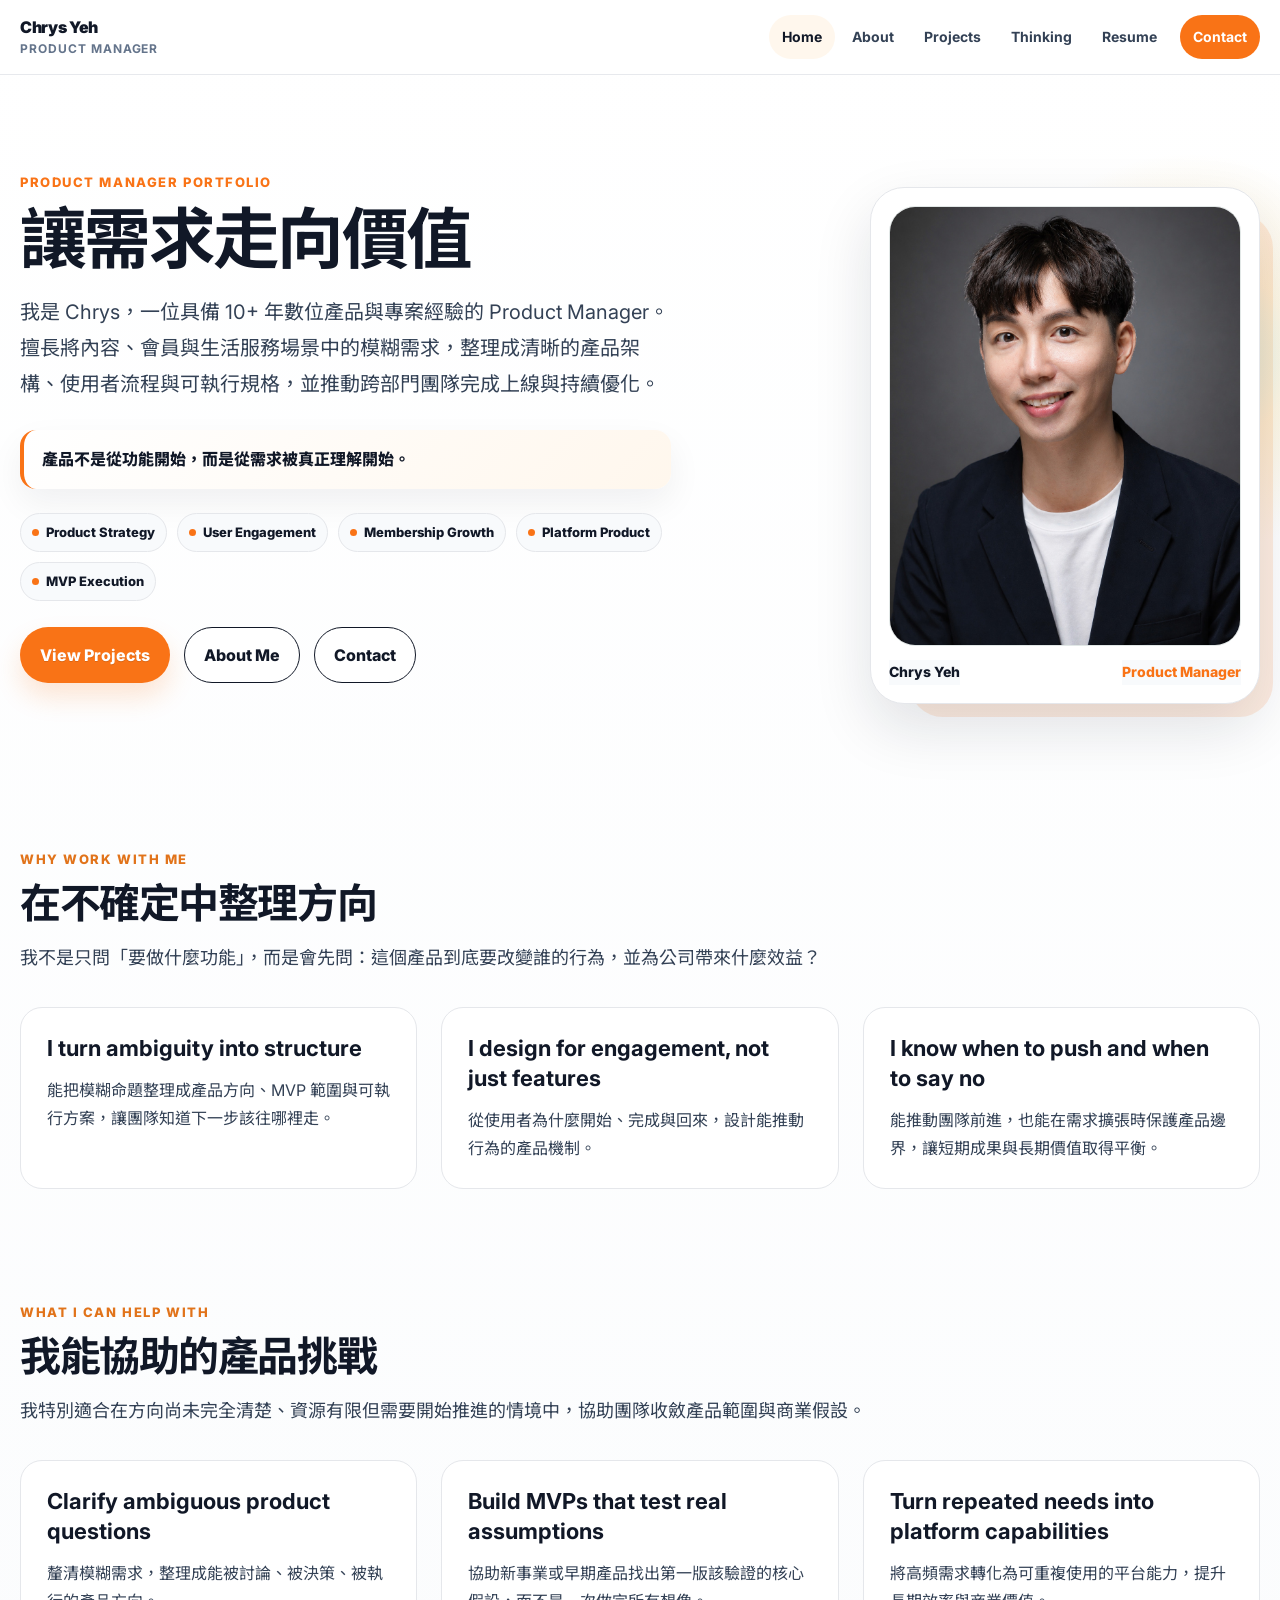
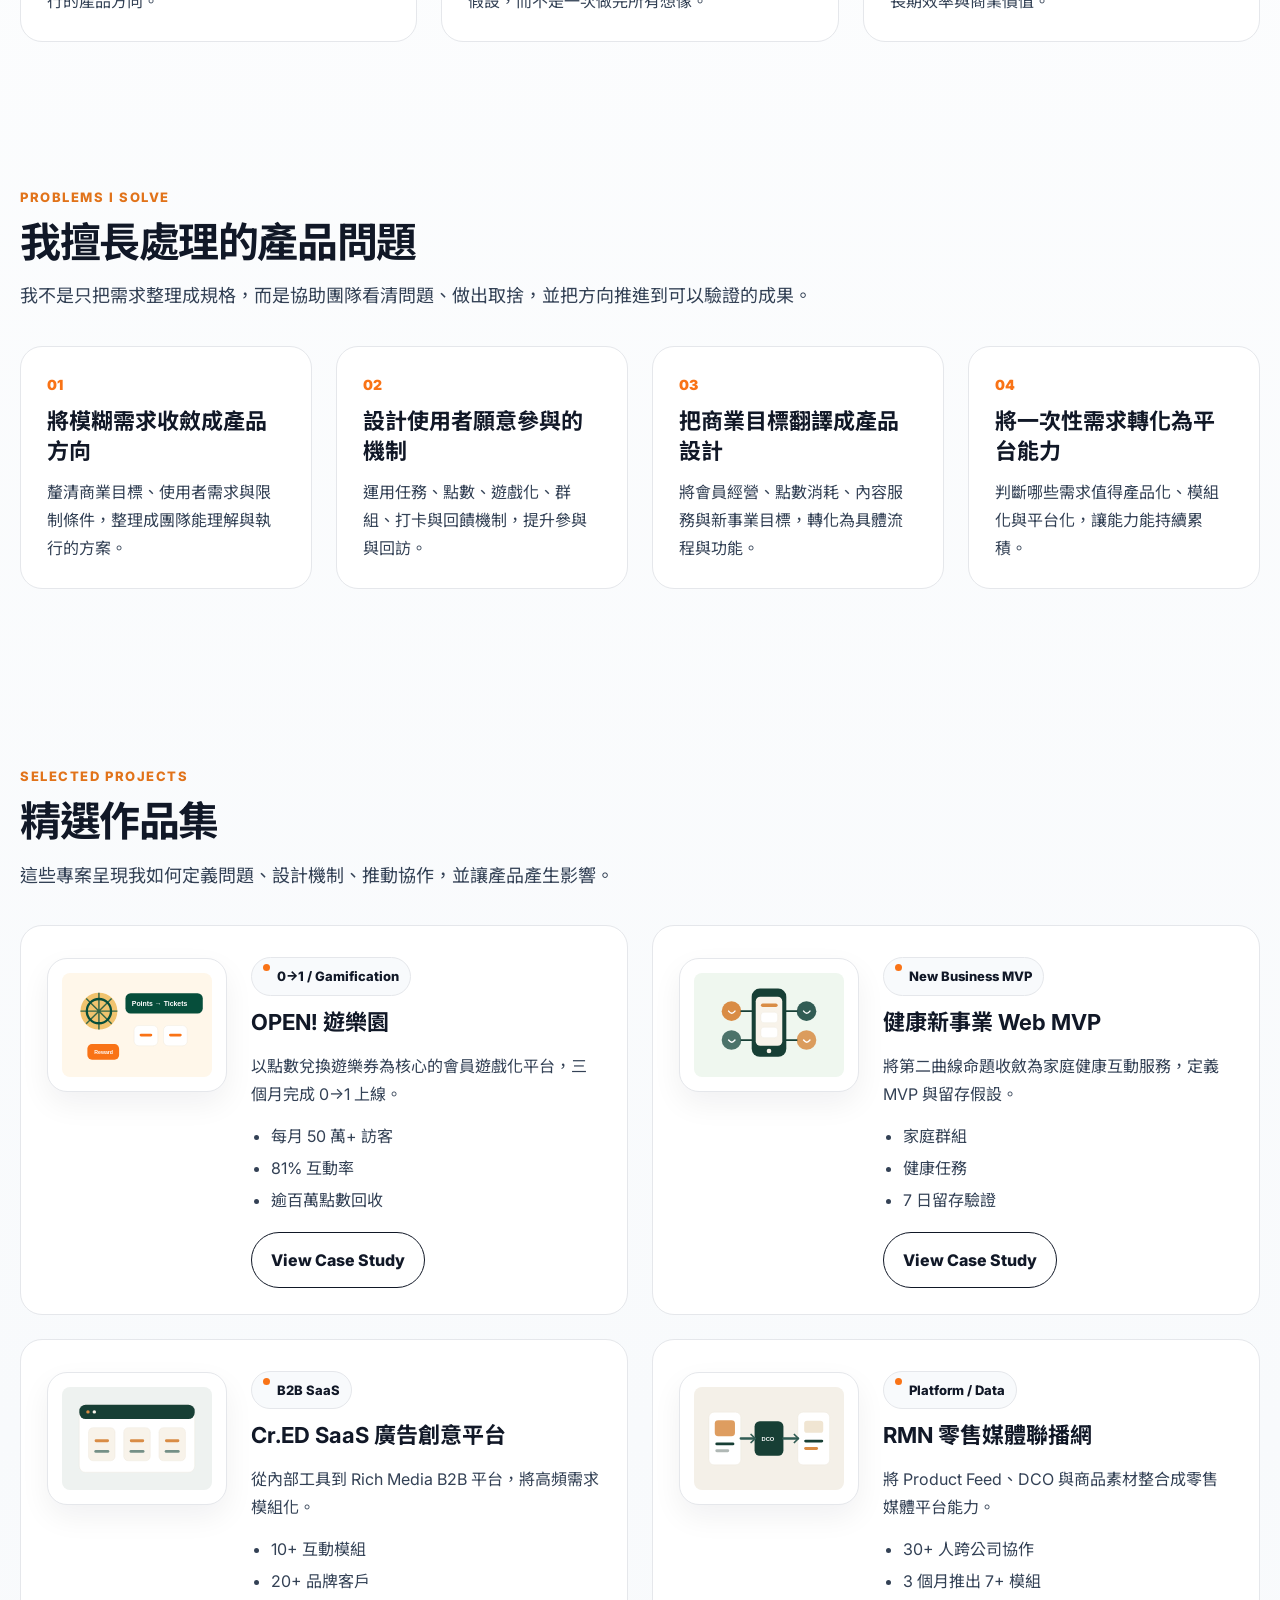
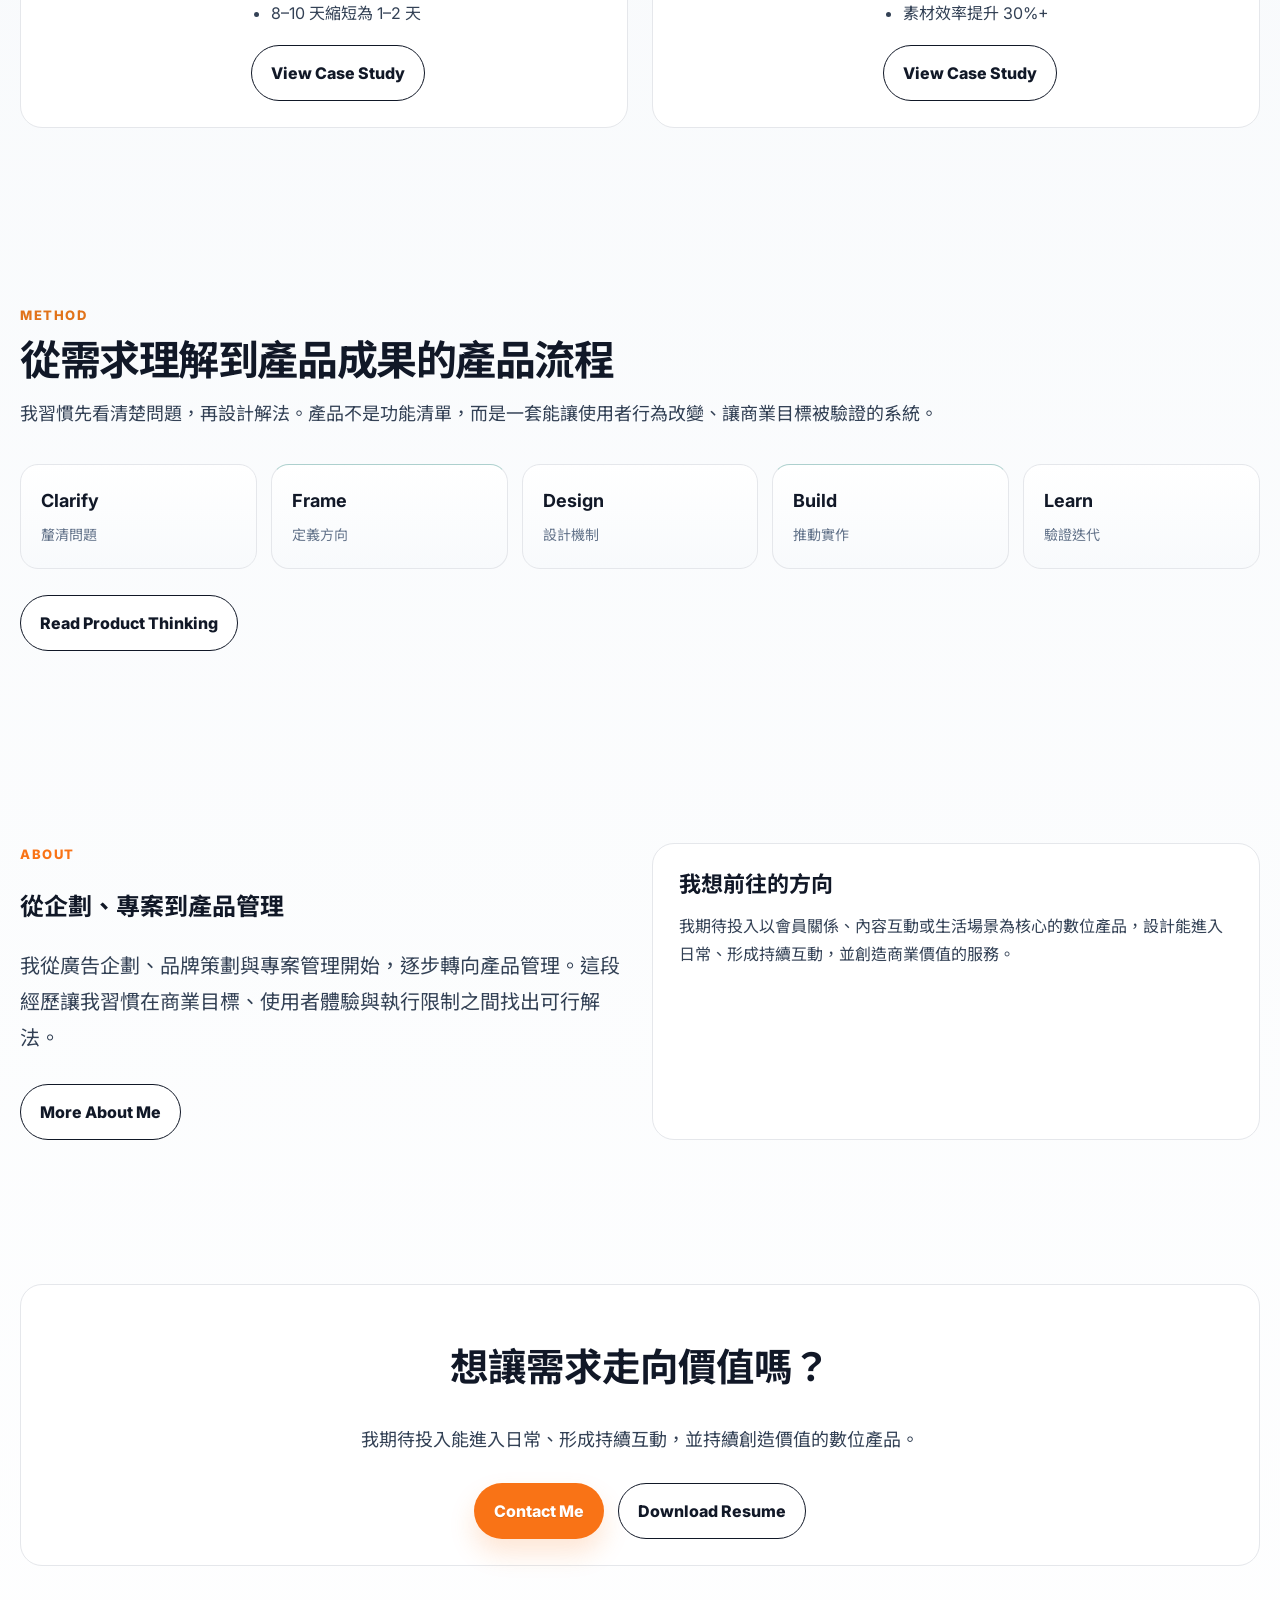
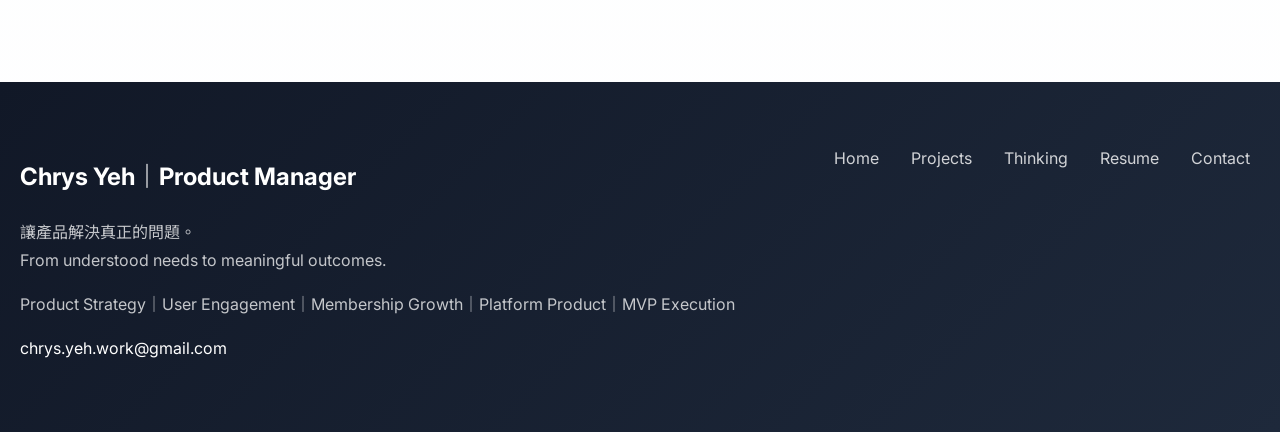
==== index.html @ b8cf81ef "v10 更新內容" ====
<!doctype html><html lang="zh-Hant"><head><meta charset="utf-8"><meta name="viewport" content="width=device-width, initial-scale=1.0"><meta name="robots" content="noindex, nofollow"><title>Chrys Yeh｜Product Manager Portfolio</title><meta name="description" content="Chrys Yeh is a Product Manager focused on product strategy, user engagement, membership growth, platform products, and MVP execution."><link rel="icon" href="assets/images/favicon.svg"><link rel="preconnect" href="https://fonts.googleapis.com"><link rel="preconnect" href="https://fonts.gstatic.com" crossorigin><link href="https://fonts.googleapis.com/css2?family=Inter:wght@400;500;600;700;800;900&family=Noto+Sans+TC:wght@400;500;700;900&display=swap" rel="stylesheet"><link rel="stylesheet" href="assets/css/style.css"><!-- Google tag (gtag.js) -->
<script async src="https://www.googletagmanager.com/gtag/js?id=G-VKWQ6BNBV7"></script>
<script>
  window.dataLayer = window.dataLayer || [];
  function gtag(){dataLayer.push(arguments);}
  gtag('js', new Date());
  gtag('config', 'G-VKWQ6BNBV7');
</script></head><body><header class="header"><div class="container nav"><a class="brand" href="index.html">Chrys Yeh<span>Product Manager</span></a><button class="nav-toggle" aria-label="Open menu">☰</button><nav class="nav-links"><a href="index.html">Home</a><a href="about.html">About</a><a href="projects.html">Projects</a><a href="product-thinking.html">Thinking</a><a href="resume.html">Resume</a><a class="cta" href="contact.html">Contact</a></nav></div></header><main>
<section class="hero"><div class="container hero-grid"><div class="reveal hero-visual"><figure class="hero-profile-card"><img src="assets/images/chrys-headshot.jpg" alt="Chrys Yeh professional headshot"><figcaption class="profile-caption"><span>Chrys Yeh</span><span>Product Manager</span></figcaption></figure></div><div class="reveal hero-copy"><div class="eyebrow">Product Manager Portfolio</div><h1 class="hero-title-value">讓需求走向價值</h1><p class="lead">我是 Chrys，一位具備 10+ 年數位產品與專案經驗的 Product Manager。擅長將內容、會員與生活服務場景中的模糊需求，整理成清晰的產品架構、使用者流程與可執行規格，並推動跨部門團隊完成上線與持續優化。</p><p class="hero-belief">產品不是從功能開始，而是從需求被真正理解開始。</p><div class="tags"><span class="tag">Product Strategy</span><span class="tag">User Engagement</span><span class="tag">Membership Growth</span><span class="tag">Platform Product</span><span class="tag">MVP Execution</span></div><div class="btn-row"><a class="btn primary" href="projects.html">View Projects</a><a class="btn secondary" href="about.html">About Me</a><a class="btn secondary" href="contact.html">Contact</a></div></div></div></section>
<section class="section compact"><div class="container"><div class="section-title reveal"><div class="eyebrow">Why Work With Me</div><h2>在不確定中整理方向</h2><p>我不是只問「要做什麼功能」，而是會先問：這個產品到底要改變誰的行為，並為公司帶來什麼效益？</p></div><div class="grid three"><article class="card reveal"><h3>I turn ambiguity into structure</h3><p>能把模糊命題整理成產品方向、MVP 範圍與可執行方案，讓團隊知道下一步該往哪裡走。</p></article><article class="card reveal"><h3>I design for engagement, not just features</h3><p>從使用者為什麼開始、完成與回來，設計能推動行為的產品機制。</p></article><article class="card reveal"><h3>I know when to push and when to say no</h3><p>能推動團隊前進，也能在需求擴張時保護產品邊界，讓短期成果與長期價值取得平衡。</p></article></div></div></section>
<section class="section compact"><div class="container"><div class="section-title reveal"><div class="eyebrow">What I Can Help With</div><h2>我能協助的產品挑戰</h2><p>我特別適合在方向尚未完全清楚、資源有限但需要開始推進的情境中，協助團隊收斂產品範圍與商業假設。</p></div><div class="grid three"><article class="card reveal"><h3>Clarify ambiguous product questions</h3><p>釐清模糊需求，整理成能被討論、被決策、被執行的產品方向。</p></article><article class="card reveal"><h3>Build MVPs that test real assumptions</h3><p>協助新事業或早期產品找出第一版該驗證的核心假設，而不是一次做完所有想像。</p></article><article class="card reveal"><h3>Turn repeated needs into platform capabilities</h3><p>將高頻需求轉化為可重複使用的平台能力，提升長期效率與商業價值。</p></article></div></div></section>
<section class="section"><div class="container"><div class="section-title reveal"><div class="eyebrow">Problems I Solve</div><h2>我擅長處理的產品問題</h2><p>我不是只把需求整理成規格，而是協助團隊看清問題、做出取捨，並把方向推進到可以驗證的成果。</p></div><div class="grid four"><article class="card reveal"><div class="num">01</div><h3>將模糊需求收斂成產品方向</h3><p>釐清商業目標、使用者需求與限制條件，整理成團隊能理解與執行的方案。</p></article><article class="card reveal"><div class="num">02</div><h3>設計使用者願意參與的機制</h3><p>運用任務、點數、遊戲化、群組、打卡與回饋機制，提升參與與回訪。</p></article><article class="card reveal"><div class="num">03</div><h3>把商業目標翻譯成產品設計</h3><p>將會員經營、點數消耗、內容服務與新事業目標，轉化為具體流程與功能。</p></article><article class="card reveal"><div class="num">04</div><h3>將一次性需求轉化為平台能力</h3><p>判斷哪些需求值得產品化、模組化與平台化，讓能力能持續累積。</p></article></div></div></section>
<section class="section"><div class="container"><div class="section-title reveal"><div class="eyebrow">Selected Projects</div><h2>精選作品集</h2><p>這些專案呈現我如何定義問題、設計機制、推動協作，並讓產品產生影響。</p></div><div class="grid two">
  <article class="card project-card reveal"><img src="assets/images/project-open-playground.svg" alt="OPEN Playground illustration"><div><span class="tag">0→1 / Gamification</span><h3>OPEN! 遊樂園</h3><p>以點數兌換遊樂券為核心的會員遊戲化平台，三個月完成 0→1 上線。</p><ul><li>每月 50 萬+ 訪客</li><li>81% 互動率</li><li>逾百萬點數回收</li></ul><p style="margin-top:14px"><a class="btn secondary" href="project-open-playground.html">View Case Study</a></p></div></article>
  <article class="card project-card reveal"><img src="assets/images/project-health-mvp.svg" alt="Health MVP illustration"><div><span class="tag">New Business MVP</span><h3>健康新事業 Web MVP</h3><p>將第二曲線命題收斂為家庭健康互動服務，定義 MVP 與留存假設。</p><ul><li>家庭群組</li><li>健康任務</li><li>7 日留存驗證</li></ul><p style="margin-top:14px"><a class="btn secondary" href="project-health-mvp.html">View Case Study</a></p></div></article>
  <article class="card project-card reveal"><img src="assets/images/project-cred.svg" alt="Cr.ED illustration"><div><span class="tag">B2B SaaS</span><h3>Cr.ED SaaS 廣告創意平台</h3><p>從內部工具到 Rich Media B2B 平台，將高頻需求模組化。</p><ul><li>10+ 互動模組</li><li>20+ 品牌客戶</li><li>8–10 天縮短為 1–2 天</li></ul><p style="margin-top:14px"><a class="btn secondary" href="project-cred.html">View Case Study</a></p></div></article>
  <article class="card project-card reveal"><img src="assets/images/project-rmn.svg" alt="RMN illustration"><div><span class="tag">Platform / Data</span><h3>RMN 零售媒體聯播網</h3><p>將 Product Feed、DCO 與商品素材整合成零售媒體平台能力。</p><ul><li>30+ 人跨公司協作</li><li>3 個月推出 7+ 模組</li><li>素材效率提升 30%+</li></ul><p style="margin-top:14px"><a class="btn secondary" href="project-rmn.html">View Case Study</a></p></div></article>
</div></div></section>
<section class="section"><div class="container"><div class="section-title reveal"><div class="eyebrow">Method</div><h2>從需求理解到產品成果的產品流程</h2><p>我習慣先看清楚問題，再設計解法。產品不是功能清單，而是一套能讓使用者行為改變、讓商業目標被驗證的系統。</p></div><div class="flow reveal"><div class="flow-step"><strong>Clarify</strong><span>釐清問題</span></div><div class="flow-step"><strong>Frame</strong><span>定義方向</span></div><div class="flow-step"><strong>Design</strong><span>設計機制</span></div><div class="flow-step"><strong>Build</strong><span>推動實作</span></div><div class="flow-step"><strong>Learn</strong><span>驗證迭代</span></div></div><p style="margin-top:26px"><a class="btn secondary" href="product-thinking.html">Read Product Thinking</a></p></div></section>
<section class="section"><div class="container grid two"><div class="reveal"><div class="eyebrow">About</div><h2>從企劃、專案到產品管理</h2><p class="lead">我從廣告企劃、品牌策劃與專案管理開始，逐步轉向產品管理。這段經歷讓我習慣在商業目標、使用者體驗與執行限制之間找出可行解法。</p><a class="btn secondary" href="about.html">More About Me</a></div><div class="card reveal"><h3>我想前往的方向</h3><p>我期待投入以會員關係、內容互動或生活場景為核心的數位產品，設計能進入日常、形成持續互動，並創造商業價值的服務。</p></div></div></section>
<section class="section compact"><div class="container"><div class="card reveal" style="text-align:center"><h2>想讓需求走向價值嗎？</h2><p class="muted">我期待投入能進入日常、形成持續互動，並持續創造價值的數位產品。</p><div class="btn-row" style="justify-content:center"><a class="btn primary" href="contact.html">Contact Me</a><a class="btn secondary" href="assets/files/chrys-resume.pdf">Download Resume</a></div></div></div></section>
</main><footer class="footer"><div class="container footer-grid"><div><h2>Chrys Yeh｜Product Manager</h2><p>讓產品解決真正的問題。<br>From understood needs to meaningful outcomes.</p><p>Product Strategy｜User Engagement｜Membership Growth｜Platform Product｜MVP Execution</p><p><a href="mailto:chrys.yeh.work@gmail.com">chrys.yeh.work@gmail.com</a></p></div><div class="footer-links"><a href="index.html">Home</a><a href="projects.html">Projects</a><a href="product-thinking.html">Thinking</a><a href="resume.html">Resume</a><a href="contact.html">Contact</a></div></div></footer><button class="back-top" aria-label="Back to top">↑</button><script src="assets/js/script.js"></script></body></html>
---- assets/css/style.css ----
:root{
  --primary:#064E3B;--secondary:#0F766E;--bg:#FFF7ED;--card:#fff;--accent:#F97316;--accent-dark:#EA580C;--muted:#64748B;--border:#FED7AA;--soft:#ECFDF5;--highlight:#FBBF24;--shadow:0 18px 45px rgba(6,78,59,.12);--radius:22px;--max:1120px;
}
*{box-sizing:border-box}html{scroll-behavior:smooth}body{margin:0;font-family:"Inter","Noto Sans TC",system-ui,-apple-system,BlinkMacSystemFont,"Segoe UI",sans-serif;background:linear-gradient(180deg,#FFF7ED 0%,#ECFDF5 58%,#FFFFFF 100%);color:#1F2937;line-height:1.75}a{color:inherit;text-decoration:none}img{max-width:100%;display:block}.container{width:min(var(--max),calc(100% - 40px));margin:0 auto}.section{padding:88px 0}.section.compact{padding:56px 0}.eyebrow{font-size:13px;font-weight:800;letter-spacing:.12em;text-transform:uppercase;color:var(--accent);margin-bottom:10px}.hero{padding:96px 0 72px}.hero-grid{display:grid;grid-template-columns:1.1fr .9fr;gap:56px;align-items:center}.hero h1,.page-hero h1{font-size:clamp(38px,6vw,68px);line-height:1.1;margin:0 0 20px;letter-spacing:-.04em}.page-hero{padding:92px 0 40px}.page-hero .lead{max-width:820px}.lead{font-size:20px;line-height:1.8;color:var(--secondary);margin:0 0 28px}.muted{color:var(--muted)}.quote{font-size:24px;line-height:1.65;margin:28px 0;padding:26px 30px;background:rgba(255,255,255,.7);border-left:5px solid var(--accent);border-radius:18px;color:var(--primary)}
.header{position:sticky;top:0;z-index:50;background:rgba(255,247,237,.9);backdrop-filter:blur(16px);border-bottom:1px solid rgba(229,222,210,.7);transition:box-shadow .2s ease}.header.scrolled{box-shadow:0 10px 30px rgba(23,63,53,.08)}.nav{height:74px;display:flex;align-items:center;justify-content:space-between}.brand{display:flex;flex-direction:column;line-height:1.1;font-weight:900;letter-spacing:-.02em}.brand span{font-size:12px;font-weight:700;color:var(--muted);letter-spacing:.08em;text-transform:uppercase;margin-top:5px}.nav-links{display:flex;align-items:center;gap:4px}.nav-links a{padding:10px 13px;border-radius:999px;font-size:14px;font-weight:700;color:var(--secondary)}.nav-links a:hover,.nav-links a.active{background:var(--soft);color:var(--primary)}.nav-links a.cta{background:var(--primary);color:#fff;margin-left:6px}.nav-toggle{display:none;border:0;background:transparent;color:var(--primary);font-size:28px;cursor:pointer}.btn-row{display:flex;gap:14px;flex-wrap:wrap}.btn{display:inline-flex;align-items:center;justify-content:center;gap:8px;padding:13px 19px;border-radius:999px;font-weight:800;border:1px solid transparent;transition:.2s ease;cursor:pointer}.btn.primary{background:var(--accent);color:#fff}.btn.primary:hover{background:var(--accent-dark);transform:translateY(-2px)}.btn.secondary{border-color:var(--primary);color:var(--primary);background:rgba(255,255,255,.45)}.btn.secondary:hover{background:#fff;transform:translateY(-2px)}.tags{display:flex;flex-wrap:wrap;gap:10px;margin:24px 0}.tag{font-size:13px;font-weight:800;color:var(--primary);background:#FEF3C7;border:1px solid var(--border);padding:7px 11px;border-radius:999px}.grid{display:grid;gap:24px}.grid.two{grid-template-columns:repeat(2,1fr)}.grid.three{grid-template-columns:repeat(3,1fr)}.grid.four{grid-template-columns:repeat(4,1fr)}.card{background:var(--card);border:1px solid var(--border);border-radius:var(--radius);padding:26px;box-shadow:0 0 0 rgba(0,0,0,0);transition:.25s ease}.card:hover{transform:translateY(-4px);box-shadow:var(--shadow)}.card h3{font-size:22px;line-height:1.35;margin:0 0 12px}.card p{color:var(--secondary);margin:0}.card .num{font-size:14px;color:var(--accent);font-weight:900;margin-bottom:10px}.section-title{max-width:780px;margin-bottom:34px}.section-title h2{font-size:clamp(30px,4vw,46px);line-height:1.16;margin:0 0 14px;letter-spacing:-.035em}.section-title p{font-size:18px;color:var(--secondary);margin:0}.project-card{display:grid;grid-template-columns:180px 1fr;gap:24px;align-items:center}.project-card img{border-radius:18px;background:var(--soft);border:1px solid var(--border)}.project-card ul,.case-list{margin:14px 0 0;padding-left:20px;color:var(--secondary)}.project-card li,.case-list li{margin:4px 0}.flow{display:grid;grid-template-columns:repeat(5,1fr);gap:14px;margin-top:24px}.flow-step{background:#fff;border:1px solid var(--border);border-radius:18px;padding:20px}.flow-step strong{display:block;font-size:18px;margin-bottom:4px}.flow-step span{color:var(--muted);font-size:14px}.timeline{position:relative}.timeline:before{content:"";position:absolute;left:18px;top:8px;bottom:8px;width:2px;background:var(--border)}.timeline-item{position:relative;padding:0 0 30px 56px}.timeline-item:before{content:"";position:absolute;left:10px;top:8px;width:18px;height:18px;background:var(--accent);border-radius:50%;border:4px solid var(--bg)}.timeline-item h3{margin:0 0 6px;font-size:22px}.timeline-item p{margin:0;color:var(--secondary)}.table-wrap{overflow:auto;border:1px solid var(--border);border-radius:22px;background:#fff}.matrix,.snapshot{width:100%;border-collapse:collapse;min-width:680px}.matrix th,.matrix td,.snapshot th,.snapshot td{padding:16px 18px;border-bottom:1px solid var(--border);text-align:left;vertical-align:top}.matrix th,.snapshot th{background:#FFEDD5;color:var(--primary);font-size:14px}.matrix tr:last-child td,.snapshot tr:last-child td{border-bottom:0}.stat-grid{display:grid;grid-template-columns:repeat(4,1fr);gap:16px;margin:28px 0}.stat{background:#fff;border:1px solid var(--border);border-radius:20px;padding:22px}.stat strong{display:block;font-size:30px;line-height:1.1;color:var(--accent);margin-bottom:8px}.stat span{font-size:14px;color:var(--secondary);font-weight:700}.case-section{padding:56px 0;border-top:1px solid var(--border)}.case-section h2{font-size:34px;line-height:1.25;margin:0 0 18px}.case-section h3{font-size:22px;margin:28px 0 8px}.case-section p{color:var(--secondary);font-size:17px}.diagram{background:#fff;border:1px solid var(--border);border-radius:22px;padding:24px;margin:26px 0}.diagram-line{display:flex;align-items:center;justify-content:space-between;gap:12px;flex-wrap:wrap}.diagram-pill{background:var(--soft);border:1px solid var(--border);border-radius:999px;padding:10px 14px;font-weight:800;color:var(--primary)}.arrow{color:var(--accent);font-weight:900}.contact-card{display:flex;flex-direction:column;gap:6px}.contact-card strong{font-size:18px}.footer{padding:54px 0;background:#12362E;color:#fff;margin-top:60px}.footer-grid{display:grid;grid-template-columns:1.2fr .8fr;gap:32px}.footer p{color:rgba(255,255,255,.75)}.footer a{color:#fff}.footer-links{display:flex;flex-wrap:wrap;gap:12px;justify-content:flex-end}.footer-links a{padding:8px 10px;color:rgba(255,255,255,.8)}.reveal{opacity:0;transform:translateY(18px);transition:opacity .6s ease,transform .6s ease}.reveal.visible{opacity:1;transform:none}.back-top{position:fixed;right:20px;bottom:20px;width:46px;height:46px;border-radius:50%;border:0;background:var(--primary);color:#fff;font-weight:900;display:none;align-items:center;justify-content:center;box-shadow:var(--shadow);cursor:pointer}.back-top.show{display:flex}
@media(max-width:900px){.hero-grid,.grid.two,.grid.three,.grid.four,.footer-grid{grid-template-columns:1fr}.project-card{grid-template-columns:1fr}.project-card img{max-width:260px}.flow{grid-template-columns:1fr 1fr}.stat-grid{grid-template-columns:1fr 1fr}.nav-toggle{display:block}.nav-links{position:absolute;left:20px;right:20px;top:74px;display:none;flex-direction:column;align-items:stretch;background:#fff;border:1px solid var(--border);border-radius:22px;padding:12px;box-shadow:var(--shadow)}.nav-links.open{display:flex}.nav-links a.cta{margin-left:0}.footer-links{justify-content:flex-start}}
@media(max-width:560px){.container{width:min(100% - 28px,var(--max))}.hero{padding:58px 0 44px}.section{padding:58px 0}.page-hero{padding:58px 0 28px}.lead{font-size:18px}.card{padding:22px}.flow,.stat-grid{grid-template-columns:1fr}.diagram-line{flex-direction:column;align-items:stretch}.arrow{transform:rotate(90deg);align-self:center}.btn{width:100%}.btn-row{width:100%}.hero h1,.page-hero h1{font-size:36px}}

/* --- refinements 2026-04 --- */
.hero-profile-card{position:relative;max-width:390px;margin-left:auto;background:linear-gradient(135deg,#fff 0%,#F8E8D1 100%);border:1px solid var(--border);border-radius:34px;padding:18px;box-shadow:var(--shadow)}
.hero-profile-card:before{content:"";position:absolute;inset:26px -14px -14px 38px;background:#CFE7DD;border-radius:34px;z-index:-1;opacity:.9}
.hero-profile-card img{width:100%;aspect-ratio:4/5;object-fit:cover;object-position:center top;border-radius:26px;border:1px solid rgba(14,58,53,.12)}
.profile-caption{display:flex;justify-content:space-between;gap:10px;align-items:center;margin-top:14px;color:var(--secondary);font-size:14px;font-weight:800}.profile-caption span:last-child{color:var(--accent)}
.page-hero-profile{padding:80px 0 34px}.page-hero-profile .hero-grid{grid-template-columns:1.15fr .85fr}.page-hero-profile .hero-profile-card{max-width:300px}
.project-card{align-items:start}.project-card .tag{display:inline-flex;margin-bottom:12px}.project-card h3{margin-top:0;margin-bottom:14px}.project-card p .btn,.project-card .btn{margin-top:4px}.project-card img{margin-top:6px}.card .btn-row{margin-top:26px}.section.compact .card .btn-row{margin-top:30px}.section.compact .card h2 + .muted{margin-top:14px}.section.compact .card .muted + .btn-row{margin-top:28px}.hero .btn-row{margin-top:30px}.tags + .btn-row{margin-top:26px}
.tag{background:#FEF3C7;border-color:#FBBF24}.btn.primary{background:linear-gradient(135deg,#F97316 0%,#FBBF24 100%);box-shadow:0 10px 26px rgba(249,115,22,.25)}.btn.secondary:hover{border-color:var(--accent);color:var(--accent)}
.card:hover{transform:translateY(-3px)}.section-title .eyebrow,.eyebrow{color:#E1731A}.flow-step strong{color:#0E3A35}.flow-step{border-color:#EAD4B7}.footer{background:#064E3B}.nav-links a.cta{background:#F97316;color:#fff}.nav-links a.cta:hover{background:#EA580C;color:#fff}.header{background:rgba(255,247,237,.92)}
@media(max-width:900px){.hero-profile-card{margin:10px auto 0;max-width:340px}.page-hero-profile .hero-grid{grid-template-columns:1fr}.page-hero-profile .hero-profile-card{max-width:260px;margin:0 auto}}
@media(max-width:560px){.project-card .tag{margin-bottom:10px}.project-card h3{font-size:24px}.project-card img{max-width:220px}.matrix,.snapshot{min-width:0;width:100%}.table-wrap{overflow:visible;border:0;background:transparent}.matrix thead{display:none}.matrix,.matrix tbody,.matrix tr,.matrix td{display:block}.matrix tr{background:#fff;border:1px solid var(--border);border-radius:18px;margin-bottom:14px;padding:12px;box-shadow:0 8px 24px rgba(14,58,53,.06)}.matrix td{border:0;padding:8px 6px 8px 96px;position:relative;min-height:34px}.matrix td:before{position:absolute;left:6px;top:8px;width:78px;color:var(--accent);font-weight:900;font-size:13px}.matrix td:nth-child(1):before{content:"專案"}.matrix td:nth-child(2):before{content:"產品類型"}.matrix td:nth-child(3):before{content:"核心能力"}.snapshot,.snapshot tbody,.snapshot tr,.snapshot th,.snapshot td{display:block}.snapshot tr{background:#fff;border:1px solid var(--border);border-radius:16px;margin-bottom:12px;padding:12px}.snapshot th,.snapshot td{border:0;padding:4px 6px;background:transparent}.snapshot th{color:var(--accent);font-size:13px}.snapshot td{color:var(--secondary)}.page-hero-profile{padding:58px 0 28px}.hero-profile-card{max-width:280px}.profile-caption{font-size:13px}.project-card{gap:18px}.section.compact .card .btn-row{margin-top:32px}}


/* --- V3 bright professional palette & thinking depth --- */
.hero{position:relative;overflow:hidden}
.hero:after{content:"";position:absolute;right:-120px;top:70px;width:420px;height:420px;background:radial-gradient(circle,rgba(20,184,166,.20),rgba(251,191,36,.12),transparent 68%);z-index:-1}
.card{box-shadow:0 8px 22px rgba(6,78,59,.035)}
.card:hover{box-shadow:0 18px 44px rgba(6,78,59,.14)}
.card p,.case-section p,.project-card ul,.case-list,.section-title p{color:#334155}
.lead{color:#334155}
.eyebrow{color:#F97316}
.tag{color:#064E3B;background:#FEF3C7;border-color:#FBBF24}
.flow-step{background:linear-gradient(180deg,#ffffff 0%,#ECFDF5 100%);border-color:#A7F3D0}
.flow-step strong{color:#064E3B}
.stat{background:linear-gradient(180deg,#ffffff 0%,#FFF7ED 100%);border-color:#FDBA74}
.stat strong{color:#F97316}
.quote{background:linear-gradient(135deg,#FFFFFF 0%,#ECFDF5 100%);border-left-color:#F97316;color:#064E3B}
.thinking-detail{margin-top:26px}
.nav-links a:hover,.nav-links a.active{background:#ECFDF5;color:#064E3B}
.btn.primary{color:#fff;text-shadow:0 1px 0 rgba(0,0,0,.12)}
.btn.secondary{background:#fff}
.btn.secondary:hover{background:#FFF7ED}
.footer{background:linear-gradient(135deg,#064E3B 0%,#0F766E 100%)}
.hero-profile-card{background:linear-gradient(135deg,#ffffff 0%,#ECFDF5 48%,#FEF3C7 100%)}
.hero-profile-card:before{background:#A7F3D0}
@media(max-width:560px){.hero:after{width:240px;height:240px;right:-90px;top:100px}.quote{font-size:20px;padding:22px}.thinking-detail{margin-top:18px}}

/* --- V4 narrative refinements --- */
.hero .hero-grid{align-items:start}
.hero-belief{
  margin:10px 0 0;
  color:var(--primary);
  font-weight:800;
  line-height:1.7;
  padding:16px 18px;
  border-left:4px solid var(--accent);
  background:rgba(255,255,255,.55);
  border-radius:16px;
}
@media(max-width:900px){
  .hero > .container.hero-grid > .reveal:nth-child(2){
    order:-1;
  }
  .hero-profile-card{
    margin:0 auto 18px;
    max-width:310px;
  }
}


/* --- V5 hero structure & uploaded assets --- */
.hero-copy{order:1}.hero-visual{order:2}
.hero-profile-card{margin-left:auto;margin-right:0}
.hero-profile-card img{object-position:center center}
@media(max-width:900px){
  .hero-copy{order:2}.hero-visual{order:1}
  .hero > .container.hero-grid > .reveal:nth-child(2){order:initial;}
  .hero-profile-card{margin:0 auto 22px;max-width:260px}
  .hero-profile-card img{aspect-ratio:1/1;border-radius:999px;object-fit:cover;object-position:center 38%}
  .hero-profile-card:before{inset:18px -10px -10px 22px;border-radius:999px}
  .profile-caption{justify-content:center;gap:8px;text-align:center}
  .profile-caption span:last-child:before{content:"｜";color:var(--muted);margin-right:8px}
  .page-hero-profile .hero-copy{order:2}
  .page-hero-profile .hero-visual{order:1}
  .page-hero-profile .hero-profile-card{max-width:220px;margin:0 auto 20px}
}
@media(max-width:560px){
  .hero{padding-top:42px}
  .hero-profile-card{max-width:190px;padding:12px;border-radius:999px;background:#fff}
  .hero-profile-card img{border-radius:999px}
  .profile-caption{display:none}
  .hero h1,.page-hero h1{font-size:34px;line-height:1.18}
}

/* --- V5.1 enforce mobile headshot-first layout --- */
@media(max-width:900px){
  .hero > .container.hero-grid > .hero-visual{order:1 !important;}
  .hero > .container.hero-grid > .hero-copy{order:2 !important;}
  .page-hero-profile > .container.hero-grid > .hero-visual{order:1 !important;}
  .page-hero-profile > .container.hero-grid > .hero-copy{order:2 !important;}
}
@media(min-width:901px){
  .hero > .container.hero-grid > .hero-copy{order:1 !important;}
  .hero > .container.hero-grid > .hero-visual{order:2 !important;}
  .page-hero-profile > .container.hero-grid > .hero-copy{order:1 !important;}
  .page-hero-profile > .container.hero-grid > .hero-visual{order:2 !important;}
}


/* V6 refinement */
.personal-note p { font-size: 18px; color: var(--secondary); margin: 0; }
.thinking-detail { margin-top: 28px; }
.case-section h2 { scroll-margin-top: 96px; }
.case-section p + p { margin-top: 14px; }
.resume-impact strong { color: var(--primary); }
@media (max-width: 760px) {
  .hero .hero-grid, .page-hero-profile .hero-grid { gap: 28px; }
  .hero-profile-card { max-width: 220px; margin: 0 auto; }
  .hero-copy { text-align: left; }
}


/* --- V7 visual system: clean professional palette --- */
:root{
  --primary:#111827;
  --secondary:#334155;
  --bg:#FFFFFF;
  --card:#FFFFFF;
  --accent:#F97316;
  --accent-dark:#EA580C;
  --muted:#64748B;
  --border:#E5E7EB;
  --soft:#F8FAFC;
  --highlight:#FFF7ED;
  --teal:#0F766E;
  --shadow:0 18px 46px rgba(17,24,39,.08);
}
body{
  background:linear-gradient(180deg,#FFFFFF 0%,#F8FAFC 58%,#FFFFFF 100%);
  color:#111827;
}
.header{
  background:rgba(255,255,255,.92);
  border-bottom:1px solid rgba(229,231,235,.9);
}
.header.scrolled{box-shadow:0 10px 30px rgba(17,24,39,.08)}
.brand,.hero h1,.page-hero h1,.section-title h2,.card h3,.case-section h2{color:#111827}
.brand span,.muted{color:#64748B}
.nav-links a{color:#334155}
.nav-links a:hover,.nav-links a.active{background:#FFF7ED;color:#111827}
.nav-links a.cta{background:#F97316;color:#fff}
.nav-links a.cta:hover{background:#EA580C;color:#fff}
.lead,.section-title p,.card p,.case-section p,.project-card ul,.case-list{color:#334155}
.eyebrow{color:#F97316}
.card{
  border-color:#E5E7EB;
  box-shadow:0 0 0 rgba(0,0,0,0);
}
.card:hover{box-shadow:0 18px 46px rgba(17,24,39,.08)}
.btn.primary{
  background:#F97316;
  color:#fff;
  box-shadow:0 14px 26px rgba(249,115,22,.18);
}
.btn.primary:hover{background:#EA580C}
.btn.secondary{
  color:#111827;
  border-color:#111827;
  background:#FFFFFF;
}
.btn.secondary:hover{background:#F8FAFC}
.tag{
  color:#111827;
  background:#F8FAFC;
  border-color:#E5E7EB;
  position:relative;
}
.tag:before{
  content:"";
  width:7px;
  height:7px;
  border-radius:999px;
  background:#F97316;
  display:inline-block;
  margin-right:7px;
  transform:translateY(-1px);
}
.quote,.hero-belief{
  background:linear-gradient(135deg,#FFFFFF 0%,#FFF7ED 100%);
  border-left-color:#F97316;
  color:#111827;
  box-shadow:0 14px 34px rgba(17,24,39,.06);
}
.flow-step{
  background:linear-gradient(180deg,#FFFFFF 0%,#F8FAFC 100%);
  border-color:#E5E7EB;
}
.flow-step strong{color:#111827}
.stat{
  background:#FFFFFF;
  border-color:#E5E7EB;
}
.stat strong{color:#F97316}
.footer{
  background:linear-gradient(135deg,#111827 0%,#1E293B 100%);
}
.hero-profile-card{
  background:#FFFFFF;
  border-color:#E5E7EB;
  box-shadow:0 24px 58px rgba(17,24,39,.12);
}
.hero-profile-card:before{
  background:rgba(249,115,22,.14);
}
.profile-caption span{
  background:#F8FAFC;
  color:#111827;
  border-color:#E5E7EB;
}

/* Thinking page: give the hero more width and reduce awkward line breaks */
.thinking-hero .container{
  width:min(1040px,calc(100% - 40px));
}
.thinking-hero .lead{
  max-width:1040px;
}
.thinking-hero .quote{
  max-width:1040px;
}
.thinking-hero h1{
  max-width:1040px;
  white-space:normal;
}

/* Project visuals: make illustrations feel intentionally framed */
.hero-grid img[src*="project-"],
.project-card img{
  background:#FFFFFF;
  border:1px solid #E5E7EB;
  border-radius:24px;
  box-shadow:0 24px 58px rgba(17,24,39,.08);
  padding:18px;
}
.project-card img{
  padding:14px;
  border-radius:20px;
  box-shadow:0 12px 30px rgba(17,24,39,.06);
}
.hero-grid img[src*="project-open-playground"]{
  background:#FFFFFF;
}
.project-card img[src*="project-open-playground"]{
  background:#FFFFFF;
}
.table-wrap,.snapshot{
  border-color:#E5E7EB;
}
.back-top{
  background:#111827;
  color:#fff;
}

/* Keep a touch of teal as a quiet accent, not a primary color */
.flow-step:nth-child(2n){
  border-top-color:rgba(15,118,110,.32);
}
@media(max-width:900px){
  .thinking-hero h1{font-size:42px;line-height:1.16}
}
@media(max-width:560px){
  .thinking-hero h1{font-size:34px}
  .hero-grid img[src*="project-"]{padding:12px;border-radius:18px}
}


/* --- V7.1 Thinking page heading rhythm fix --- */
.thinking-hero .container,
.product-thinking-page .container{
  width:min(1160px,calc(100% - 40px));
}
.thinking-hero .lead,
.thinking-hero .quote{
  max-width:1120px;
}
body:has(.thinking-hero) .section-title{
  max-width:1120px;
}
body:has(.thinking-hero) .section-title h2{
  font-size:clamp(34px,3.2vw,54px);
  line-height:1.16;
  letter-spacing:-.035em;
  text-wrap:balance;
}
body:has(.thinking-hero) .section-title p,
body:has(.thinking-hero) .lead{
  max-width:1120px;
  text-wrap:pretty;
}
@media(max-width:900px){
  body:has(.thinking-hero) .section-title h2{
    font-size:clamp(30px,7vw,42px);
  }
}

/* --- V7.2 Projects text width rhythm + resume alignment --- */
.projects-hero .container,
.projects-section-title{
  width:min(1160px,calc(100% - 40px));
  max-width:1160px;
}
.projects-hero .lead,
.projects-section-title p{
  max-width:1120px;
  text-wrap:pretty;
}
.projects-section-title h2{
  max-width:1120px;
}
@media(max-width:900px){
  .projects-hero .container,
  .projects-section-title{width:min(100%,calc(100% - 40px));}
}


/* --- V8 copy rhythm refinement --- */
.hero h1{
  max-width:900px;
  font-size:clamp(46px,5.2vw,82px);
  line-height:1.06;
  text-wrap:balance;
}
.hero .lead{
  max-width:900px;
}
.section-title{
  max-width:1080px;
}
.section-title h2{
  font-size:clamp(32px,3.2vw,54px);
  line-height:1.16;
  text-wrap:balance;
}
.section-title p{
  max-width:1040px;
  text-wrap:pretty;
}
.section.compact .card[style*="text-align:center"] h2{
  font-size:clamp(28px,3vw,44px);
  line-height:1.28;
  max-width:920px;
  margin-left:auto;
  margin-right:auto;
  text-wrap:balance;
}
.section.compact .card[style*="text-align:center"] .muted{
  font-size:18px;
  max-width:880px;
  margin-left:auto;
  margin-right:auto;
  color:#334155;
}
@media(max-width:900px){
  .hero h1{font-size:clamp(38px,9vw,58px)}
  .section-title h2{font-size:clamp(30px,7vw,42px)}
}


/* --- V8.1 description text width refinement ---
   Keep headings unchanged; widen section descriptions to reduce awkward short final lines. */
@media (min-width: 1024px){
  :root{
    --max: 1280px;
  }

  .section-title{
    max-width: 1240px;
  }

  .section-title p{
    max-width: 1180px;
    width: 100%;
    text-wrap: pretty;
  }

  .page-hero .lead,
  .hero .lead{
    max-width: 1180px;
    text-wrap: pretty;
  }

  .thinking-hero .container,
  .page-hero .container{
    width: min(1280px, calc(100% - 80px));
  }

  .thinking-hero .lead,
  .thinking-hero .quote{
    max-width: 1180px;
  }
}

@media (min-width: 1440px){
  .section-title p,
  .page-hero .lead,
  .hero .lead{
    max-width: 1240px;
  }
}


/* --- V8.2 hero philosophy title refinement --- */
.hero-title-philosophy{
  display:flex;
  flex-direction:column;
  gap:.04em;
  font-size:clamp(44px,4.95vw,78px);
  line-height:1.08;
  letter-spacing:-.045em;
  max-width:980px;
  text-wrap:initial;
}
.hero-title-philosophy .indent{
  padding-left:.55em;
}
@media(max-width:900px){
  .hero-title-philosophy{
    font-size:clamp(38px,9vw,58px);
  }
  .hero-title-philosophy .indent{
    padding-left:0;
  }
}


/* --- V9 headline: needs to value --- */
.hero-title-value{
  max-width:980px;
  font-size:clamp(46px,5.05vw,80px);
  line-height:1.08;
  letter-spacing:-.05em;
  text-wrap:balance;
}
.hero-title-value + .lead{
  margin-top:4px;
}
@media(max-width:900px){
  .hero-title-value{
    font-size:clamp(38px,9vw,58px);
  }
}
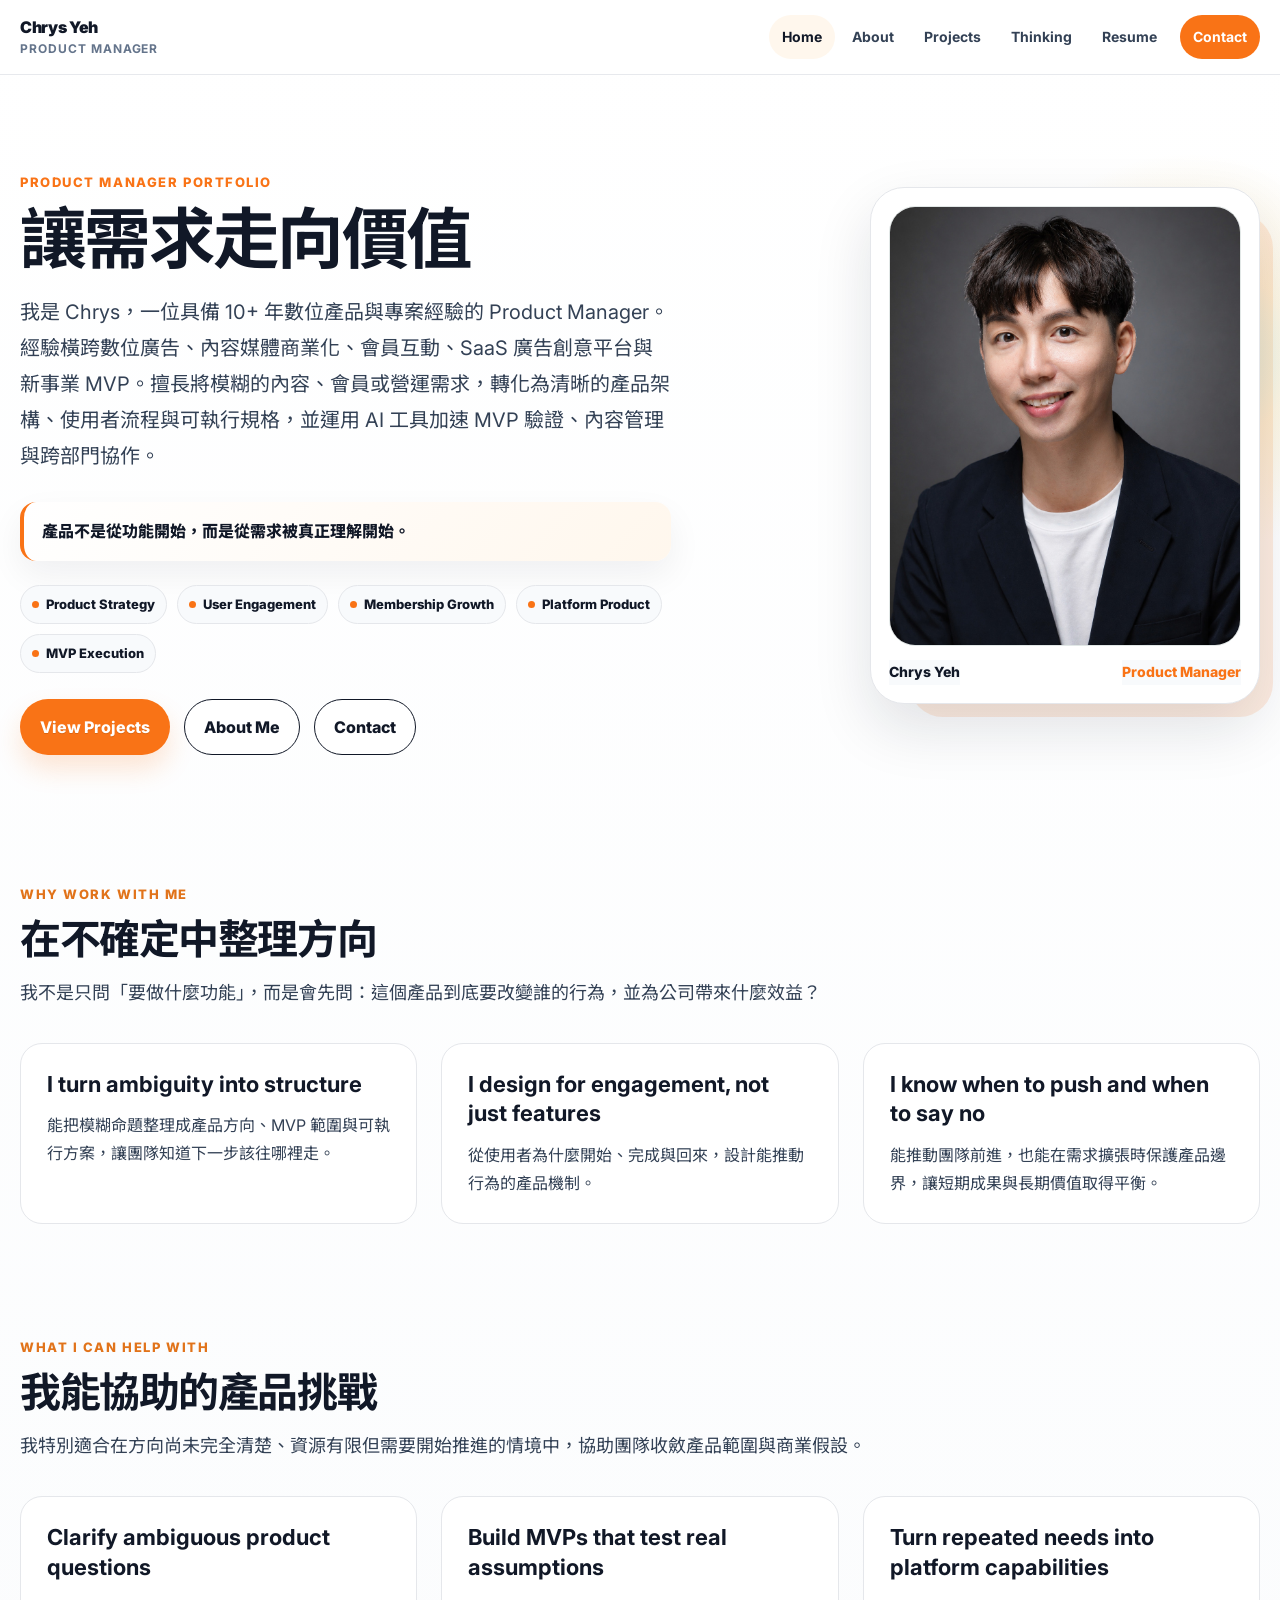
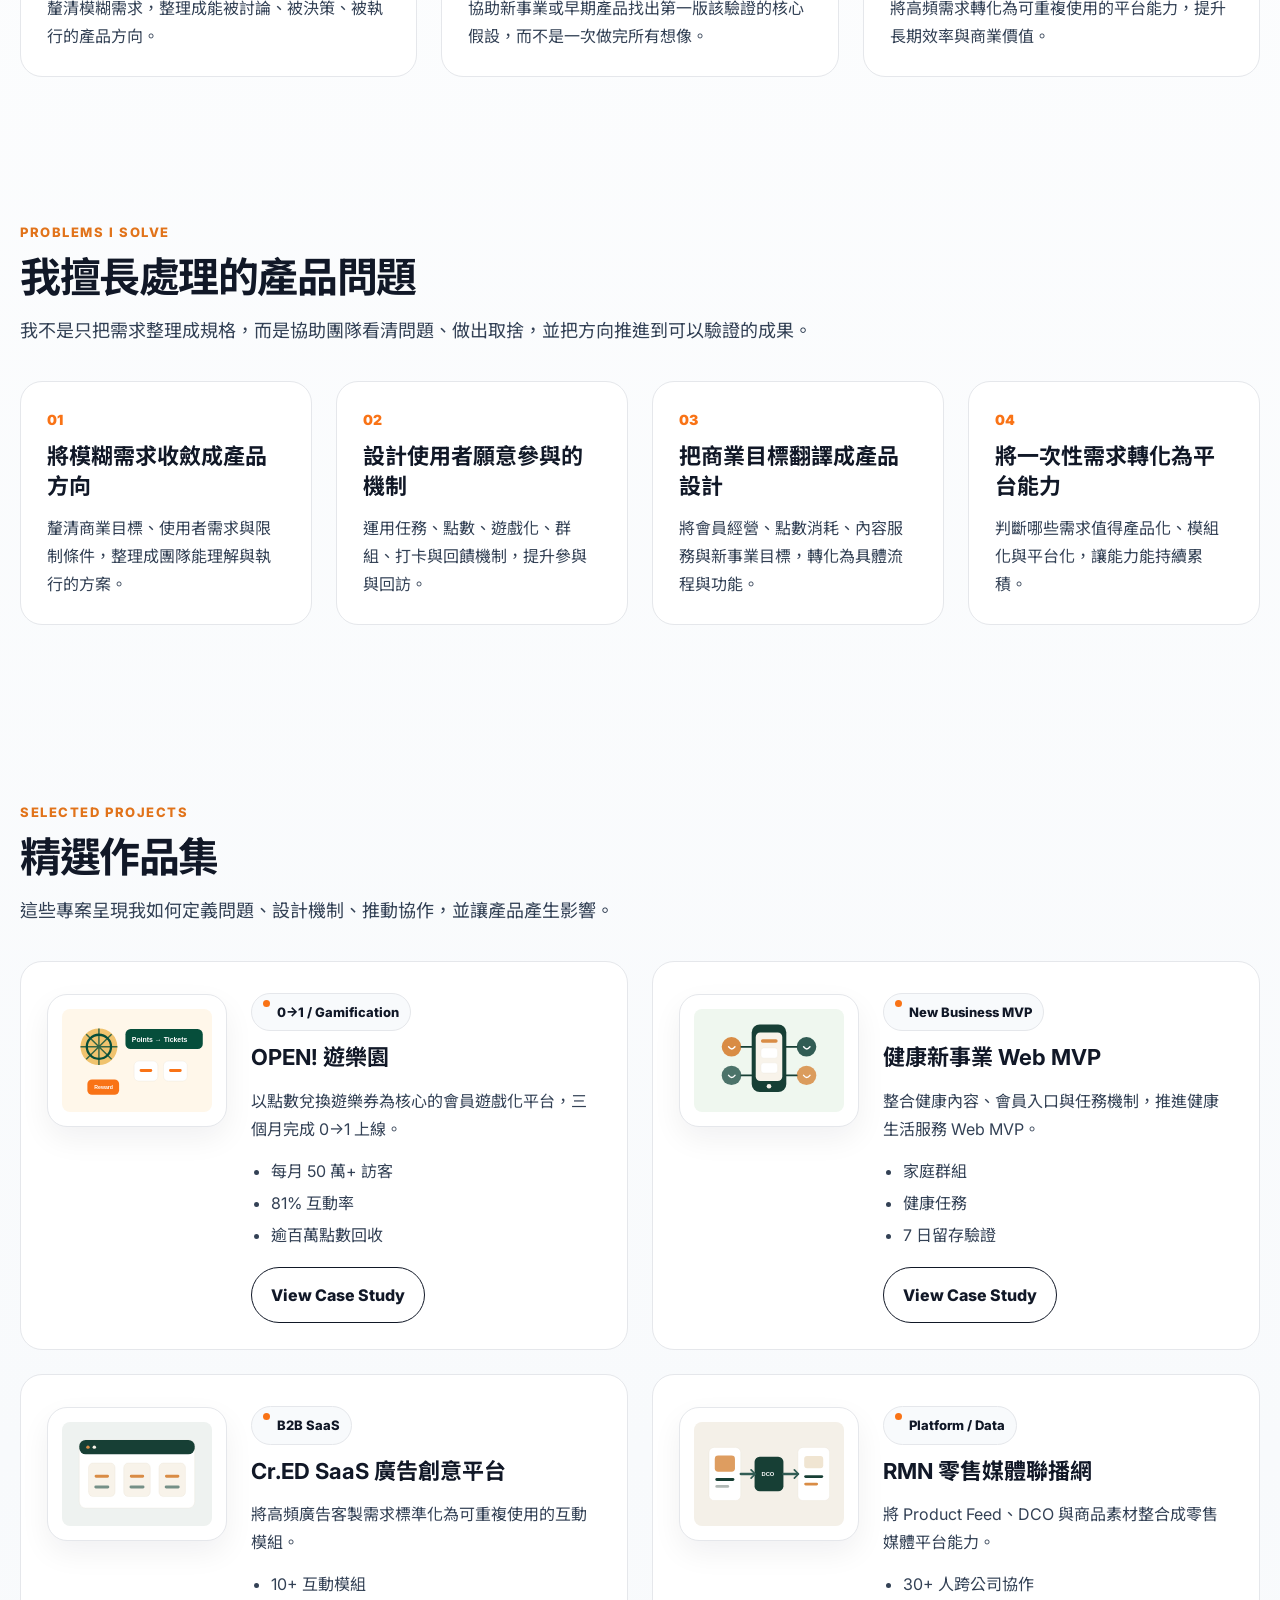
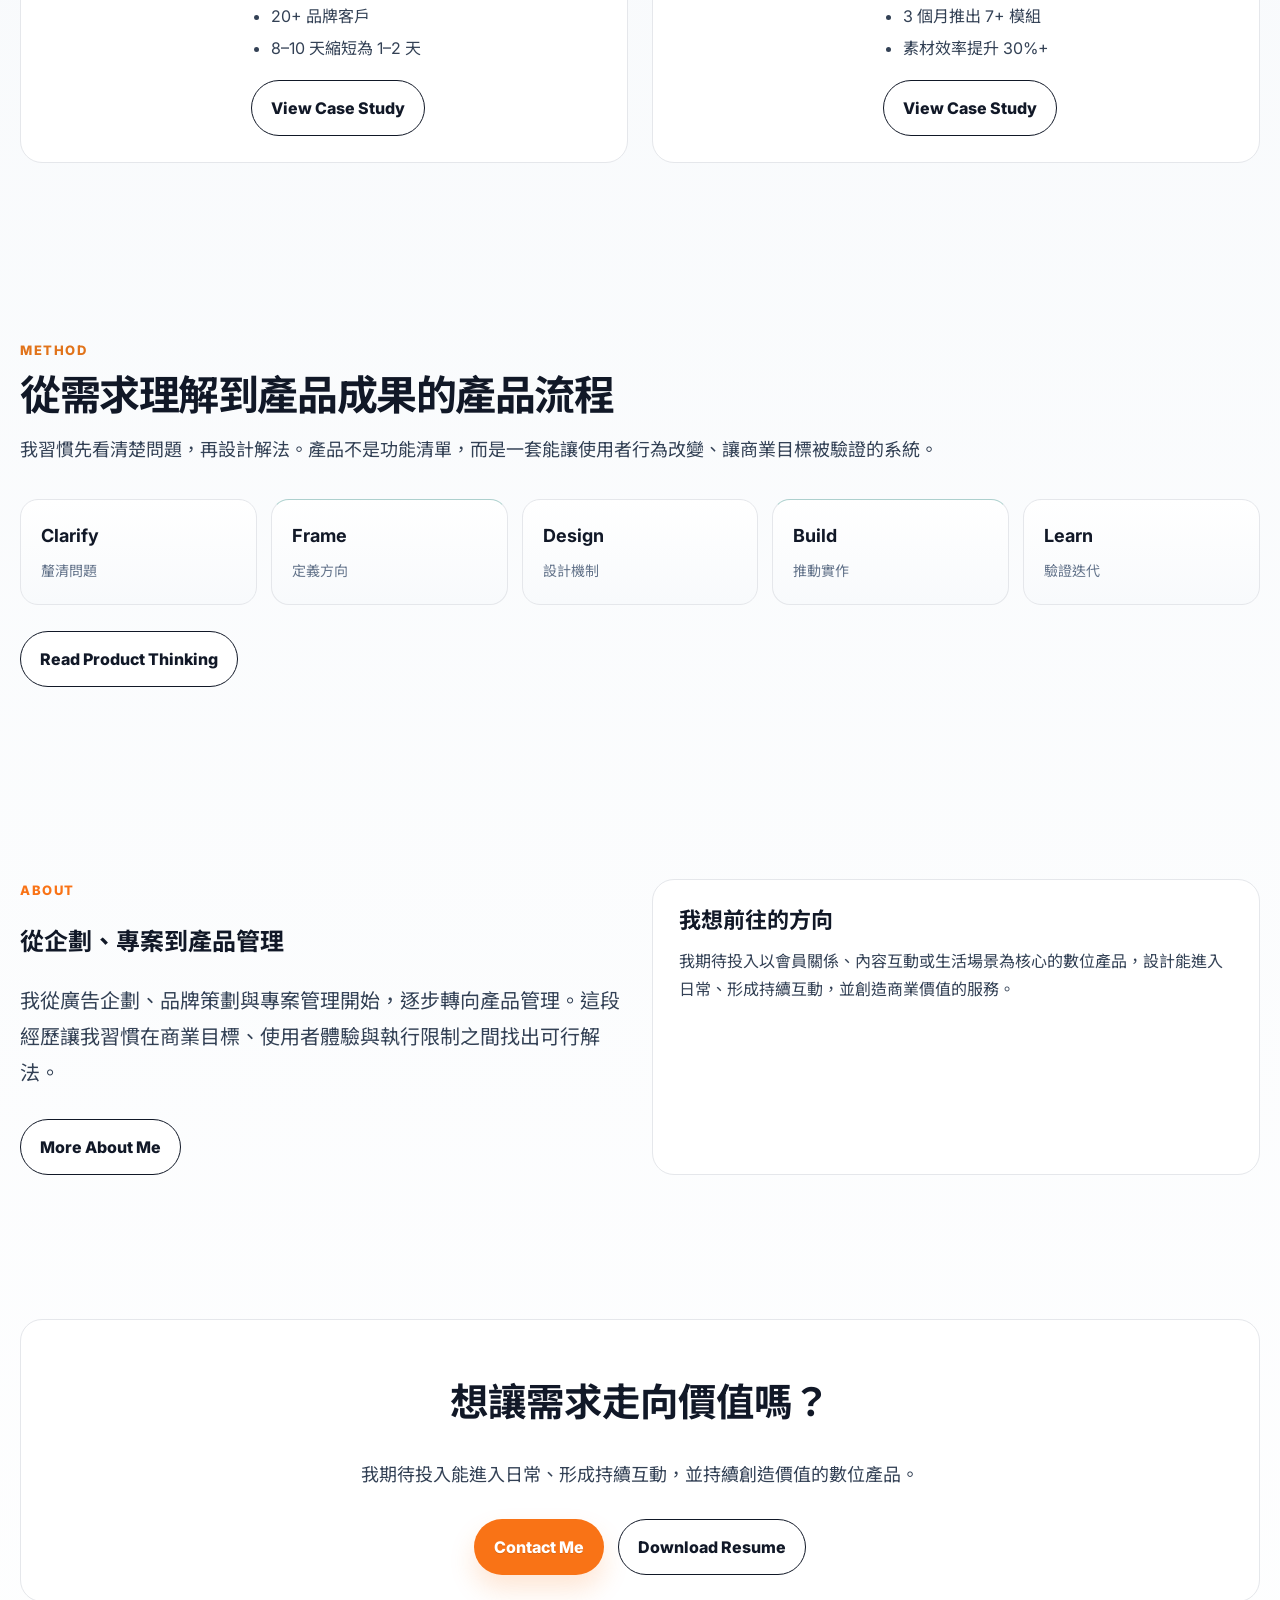
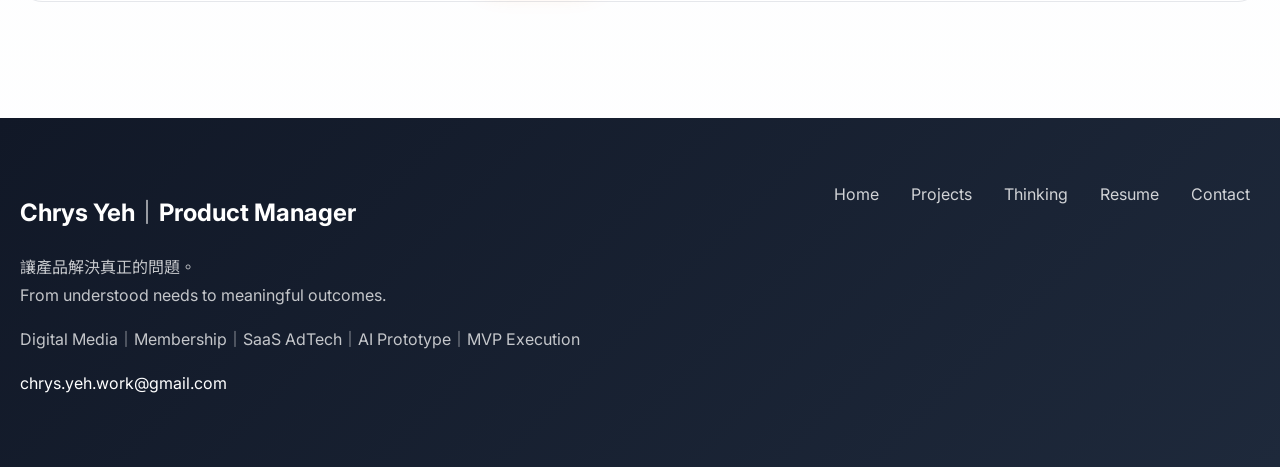
==== commit 5a4a7525: "v11 新增個人專案和內容微調" ====
--- a/index.html
+++ b/index.html
@@ -6,17 +6,17 @@
   gtag('js', new Date());
   gtag('config', 'G-VKWQ6BNBV7');
 </script></head><body><header class="header"><div class="container nav"><a class="brand" href="index.html">Chrys Yeh<span>Product Manager</span></a><button class="nav-toggle" aria-label="Open menu">☰</button><nav class="nav-links"><a href="index.html">Home</a><a href="about.html">About</a><a href="projects.html">Projects</a><a href="product-thinking.html">Thinking</a><a href="resume.html">Resume</a><a class="cta" href="contact.html">Contact</a></nav></div></header><main>
-<section class="hero"><div class="container hero-grid"><div class="reveal hero-visual"><figure class="hero-profile-card"><img src="assets/images/chrys-headshot.jpg" alt="Chrys Yeh professional headshot"><figcaption class="profile-caption"><span>Chrys Yeh</span><span>Product Manager</span></figcaption></figure></div><div class="reveal hero-copy"><div class="eyebrow">Product Manager Portfolio</div><h1 class="hero-title-value">讓需求走向價值</h1><p class="lead">我是 Chrys，一位具備 10+ 年數位產品與專案經驗的 Product Manager。擅長將內容、會員與生活服務場景中的模糊需求，整理成清晰的產品架構、使用者流程與可執行規格，並推動跨部門團隊完成上線與持續優化。</p><p class="hero-belief">產品不是從功能開始，而是從需求被真正理解開始。</p><div class="tags"><span class="tag">Product Strategy</span><span class="tag">User Engagement</span><span class="tag">Membership Growth</span><span class="tag">Platform Product</span><span class="tag">MVP Execution</span></div><div class="btn-row"><a class="btn primary" href="projects.html">View Projects</a><a class="btn secondary" href="about.html">About Me</a><a class="btn secondary" href="contact.html">Contact</a></div></div></div></section>
+<section class="hero"><div class="container hero-grid"><div class="reveal hero-visual"><figure class="hero-profile-card"><img src="assets/images/chrys-headshot.jpg" alt="Chrys Yeh professional headshot"><figcaption class="profile-caption"><span>Chrys Yeh</span><span>Product Manager</span></figcaption></figure></div><div class="reveal hero-copy"><div class="eyebrow">Product Manager Portfolio</div><h1 class="hero-title-value">讓需求走向價值</h1><p class="lead">我是 Chrys，一位具備 10+ 年數位產品與專案經驗的 Product Manager。經驗橫跨數位廣告、內容媒體商業化、會員互動、SaaS 廣告創意平台與新事業 MVP。擅長將模糊的內容、會員或營運需求，轉化為清晰的產品架構、使用者流程與可執行規格，並運用 AI 工具加速 MVP 驗證、內容管理與跨部門協作。</p><p class="hero-belief">產品不是從功能開始，而是從需求被真正理解開始。</p><div class="tags"><span class="tag">Product Strategy</span><span class="tag">User Engagement</span><span class="tag">Membership Growth</span><span class="tag">Platform Product</span><span class="tag">MVP Execution</span></div><div class="btn-row"><a class="btn primary" href="projects.html">View Projects</a><a class="btn secondary" href="about.html">About Me</a><a class="btn secondary" href="contact.html">Contact</a></div></div></div></section>
 <section class="section compact"><div class="container"><div class="section-title reveal"><div class="eyebrow">Why Work With Me</div><h2>在不確定中整理方向</h2><p>我不是只問「要做什麼功能」，而是會先問：這個產品到底要改變誰的行為，並為公司帶來什麼效益？</p></div><div class="grid three"><article class="card reveal"><h3>I turn ambiguity into structure</h3><p>能把模糊命題整理成產品方向、MVP 範圍與可執行方案，讓團隊知道下一步該往哪裡走。</p></article><article class="card reveal"><h3>I design for engagement, not just features</h3><p>從使用者為什麼開始、完成與回來，設計能推動行為的產品機制。</p></article><article class="card reveal"><h3>I know when to push and when to say no</h3><p>能推動團隊前進，也能在需求擴張時保護產品邊界，讓短期成果與長期價值取得平衡。</p></article></div></div></section>
 <section class="section compact"><div class="container"><div class="section-title reveal"><div class="eyebrow">What I Can Help With</div><h2>我能協助的產品挑戰</h2><p>我特別適合在方向尚未完全清楚、資源有限但需要開始推進的情境中，協助團隊收斂產品範圍與商業假設。</p></div><div class="grid three"><article class="card reveal"><h3>Clarify ambiguous product questions</h3><p>釐清模糊需求，整理成能被討論、被決策、被執行的產品方向。</p></article><article class="card reveal"><h3>Build MVPs that test real assumptions</h3><p>協助新事業或早期產品找出第一版該驗證的核心假設，而不是一次做完所有想像。</p></article><article class="card reveal"><h3>Turn repeated needs into platform capabilities</h3><p>將高頻需求轉化為可重複使用的平台能力，提升長期效率與商業價值。</p></article></div></div></section>
 <section class="section"><div class="container"><div class="section-title reveal"><div class="eyebrow">Problems I Solve</div><h2>我擅長處理的產品問題</h2><p>我不是只把需求整理成規格，而是協助團隊看清問題、做出取捨，並把方向推進到可以驗證的成果。</p></div><div class="grid four"><article class="card reveal"><div class="num">01</div><h3>將模糊需求收斂成產品方向</h3><p>釐清商業目標、使用者需求與限制條件，整理成團隊能理解與執行的方案。</p></article><article class="card reveal"><div class="num">02</div><h3>設計使用者願意參與的機制</h3><p>運用任務、點數、遊戲化、群組、打卡與回饋機制，提升參與與回訪。</p></article><article class="card reveal"><div class="num">03</div><h3>把商業目標翻譯成產品設計</h3><p>將會員經營、點數消耗、內容服務與新事業目標，轉化為具體流程與功能。</p></article><article class="card reveal"><div class="num">04</div><h3>將一次性需求轉化為平台能力</h3><p>判斷哪些需求值得產品化、模組化與平台化，讓能力能持續累積。</p></article></div></div></section>
 <section class="section"><div class="container"><div class="section-title reveal"><div class="eyebrow">Selected Projects</div><h2>精選作品集</h2><p>這些專案呈現我如何定義問題、設計機制、推動協作，並讓產品產生影響。</p></div><div class="grid two">
   <article class="card project-card reveal"><img src="assets/images/project-open-playground.svg" alt="OPEN Playground illustration"><div><span class="tag">0→1 / Gamification</span><h3>OPEN! 遊樂園</h3><p>以點數兌換遊樂券為核心的會員遊戲化平台，三個月完成 0→1 上線。</p><ul><li>每月 50 萬+ 訪客</li><li>81% 互動率</li><li>逾百萬點數回收</li></ul><p style="margin-top:14px"><a class="btn secondary" href="project-open-playground.html">View Case Study</a></p></div></article>
-  <article class="card project-card reveal"><img src="assets/images/project-health-mvp.svg" alt="Health MVP illustration"><div><span class="tag">New Business MVP</span><h3>健康新事業 Web MVP</h3><p>將第二曲線命題收斂為家庭健康互動服務，定義 MVP 與留存假設。</p><ul><li>家庭群組</li><li>健康任務</li><li>7 日留存驗證</li></ul><p style="margin-top:14px"><a class="btn secondary" href="project-health-mvp.html">View Case Study</a></p></div></article>
-  <article class="card project-card reveal"><img src="assets/images/project-cred.svg" alt="Cr.ED illustration"><div><span class="tag">B2B SaaS</span><h3>Cr.ED SaaS 廣告創意平台</h3><p>從內部工具到 Rich Media B2B 平台，將高頻需求模組化。</p><ul><li>10+ 互動模組</li><li>20+ 品牌客戶</li><li>8–10 天縮短為 1–2 天</li></ul><p style="margin-top:14px"><a class="btn secondary" href="project-cred.html">View Case Study</a></p></div></article>
+  <article class="card project-card reveal"><img src="assets/images/project-health-mvp.svg" alt="Health MVP illustration"><div><span class="tag">New Business MVP</span><h3>健康新事業 Web MVP</h3><p>整合健康內容、會員入口與任務機制，推進健康生活服務 Web MVP。</p><ul><li>家庭群組</li><li>健康任務</li><li>7 日留存驗證</li></ul><p style="margin-top:14px"><a class="btn secondary" href="project-health-mvp.html">View Case Study</a></p></div></article>
+  <article class="card project-card reveal"><img src="assets/images/project-cred.svg" alt="Cr.ED illustration"><div><span class="tag">B2B SaaS</span><h3>Cr.ED SaaS 廣告創意平台</h3><p>將高頻廣告客製需求標準化為可重複使用的互動模組。</p><ul><li>10+ 互動模組</li><li>20+ 品牌客戶</li><li>8–10 天縮短為 1–2 天</li></ul><p style="margin-top:14px"><a class="btn secondary" href="project-cred.html">View Case Study</a></p></div></article>
   <article class="card project-card reveal"><img src="assets/images/project-rmn.svg" alt="RMN illustration"><div><span class="tag">Platform / Data</span><h3>RMN 零售媒體聯播網</h3><p>將 Product Feed、DCO 與商品素材整合成零售媒體平台能力。</p><ul><li>30+ 人跨公司協作</li><li>3 個月推出 7+ 模組</li><li>素材效率提升 30%+</li></ul><p style="margin-top:14px"><a class="btn secondary" href="project-rmn.html">View Case Study</a></p></div></article>
 </div></div></section>
 <section class="section"><div class="container"><div class="section-title reveal"><div class="eyebrow">Method</div><h2>從需求理解到產品成果的產品流程</h2><p>我習慣先看清楚問題，再設計解法。產品不是功能清單，而是一套能讓使用者行為改變、讓商業目標被驗證的系統。</p></div><div class="flow reveal"><div class="flow-step"><strong>Clarify</strong><span>釐清問題</span></div><div class="flow-step"><strong>Frame</strong><span>定義方向</span></div><div class="flow-step"><strong>Design</strong><span>設計機制</span></div><div class="flow-step"><strong>Build</strong><span>推動實作</span></div><div class="flow-step"><strong>Learn</strong><span>驗證迭代</span></div></div><p style="margin-top:26px"><a class="btn secondary" href="product-thinking.html">Read Product Thinking</a></p></div></section>
 <section class="section"><div class="container grid two"><div class="reveal"><div class="eyebrow">About</div><h2>從企劃、專案到產品管理</h2><p class="lead">我從廣告企劃、品牌策劃與專案管理開始，逐步轉向產品管理。這段經歷讓我習慣在商業目標、使用者體驗與執行限制之間找出可行解法。</p><a class="btn secondary" href="about.html">More About Me</a></div><div class="card reveal"><h3>我想前往的方向</h3><p>我期待投入以會員關係、內容互動或生活場景為核心的數位產品，設計能進入日常、形成持續互動，並創造商業價值的服務。</p></div></div></section>
-<section class="section compact"><div class="container"><div class="card reveal" style="text-align:center"><h2>想讓需求走向價值嗎？</h2><p class="muted">我期待投入能進入日常、形成持續互動，並持續創造價值的數位產品。</p><div class="btn-row" style="justify-content:center"><a class="btn primary" href="contact.html">Contact Me</a><a class="btn secondary" href="assets/files/chrys-resume.pdf">Download Resume</a></div></div></div></section>
-</main><footer class="footer"><div class="container footer-grid"><div><h2>Chrys Yeh｜Product Manager</h2><p>讓產品解決真正的問題。<br>From understood needs to meaningful outcomes.</p><p>Product Strategy｜User Engagement｜Membership Growth｜Platform Product｜MVP Execution</p><p><a href="mailto:chrys.yeh.work@gmail.com">chrys.yeh.work@gmail.com</a></p></div><div class="footer-links"><a href="index.html">Home</a><a href="projects.html">Projects</a><a href="product-thinking.html">Thinking</a><a href="resume.html">Resume</a><a href="contact.html">Contact</a></div></div></footer><button class="back-top" aria-label="Back to top">↑</button><script src="assets/js/script.js"></script></body></html>+<section class="section compact"><div class="container"><div class="card reveal" style="text-align:center"><h2>想讓需求走向價值嗎？</h2><p class="muted">我期待投入能進入日常、形成持續互動，並持續創造價值的數位產品。</p><div class="btn-row" style="justify-content:center"><a class="btn primary" href="contact.html">Contact Me</a><a class="btn secondary" href="assets/files/chrys-yeh-resume.pdf">Download Resume</a></div></div></div></section>
+</main><footer class="footer"><div class="container footer-grid"><div><h2>Chrys Yeh｜Product Manager</h2><p>讓產品解決真正的問題。<br>From understood needs to meaningful outcomes.</p><p>Digital Media｜Membership｜SaaS AdTech｜AI Prototype｜MVP Execution</p><p><a href="mailto:chrys.yeh.work@gmail.com">chrys.yeh.work@gmail.com</a></p></div><div class="footer-links"><a href="index.html">Home</a><a href="projects.html">Projects</a><a href="product-thinking.html">Thinking</a><a href="resume.html">Resume</a><a href="contact.html">Contact</a></div></div></footer><button class="back-top" aria-label="Back to top">↑</button><script src="assets/js/script.js"></script></body></html>
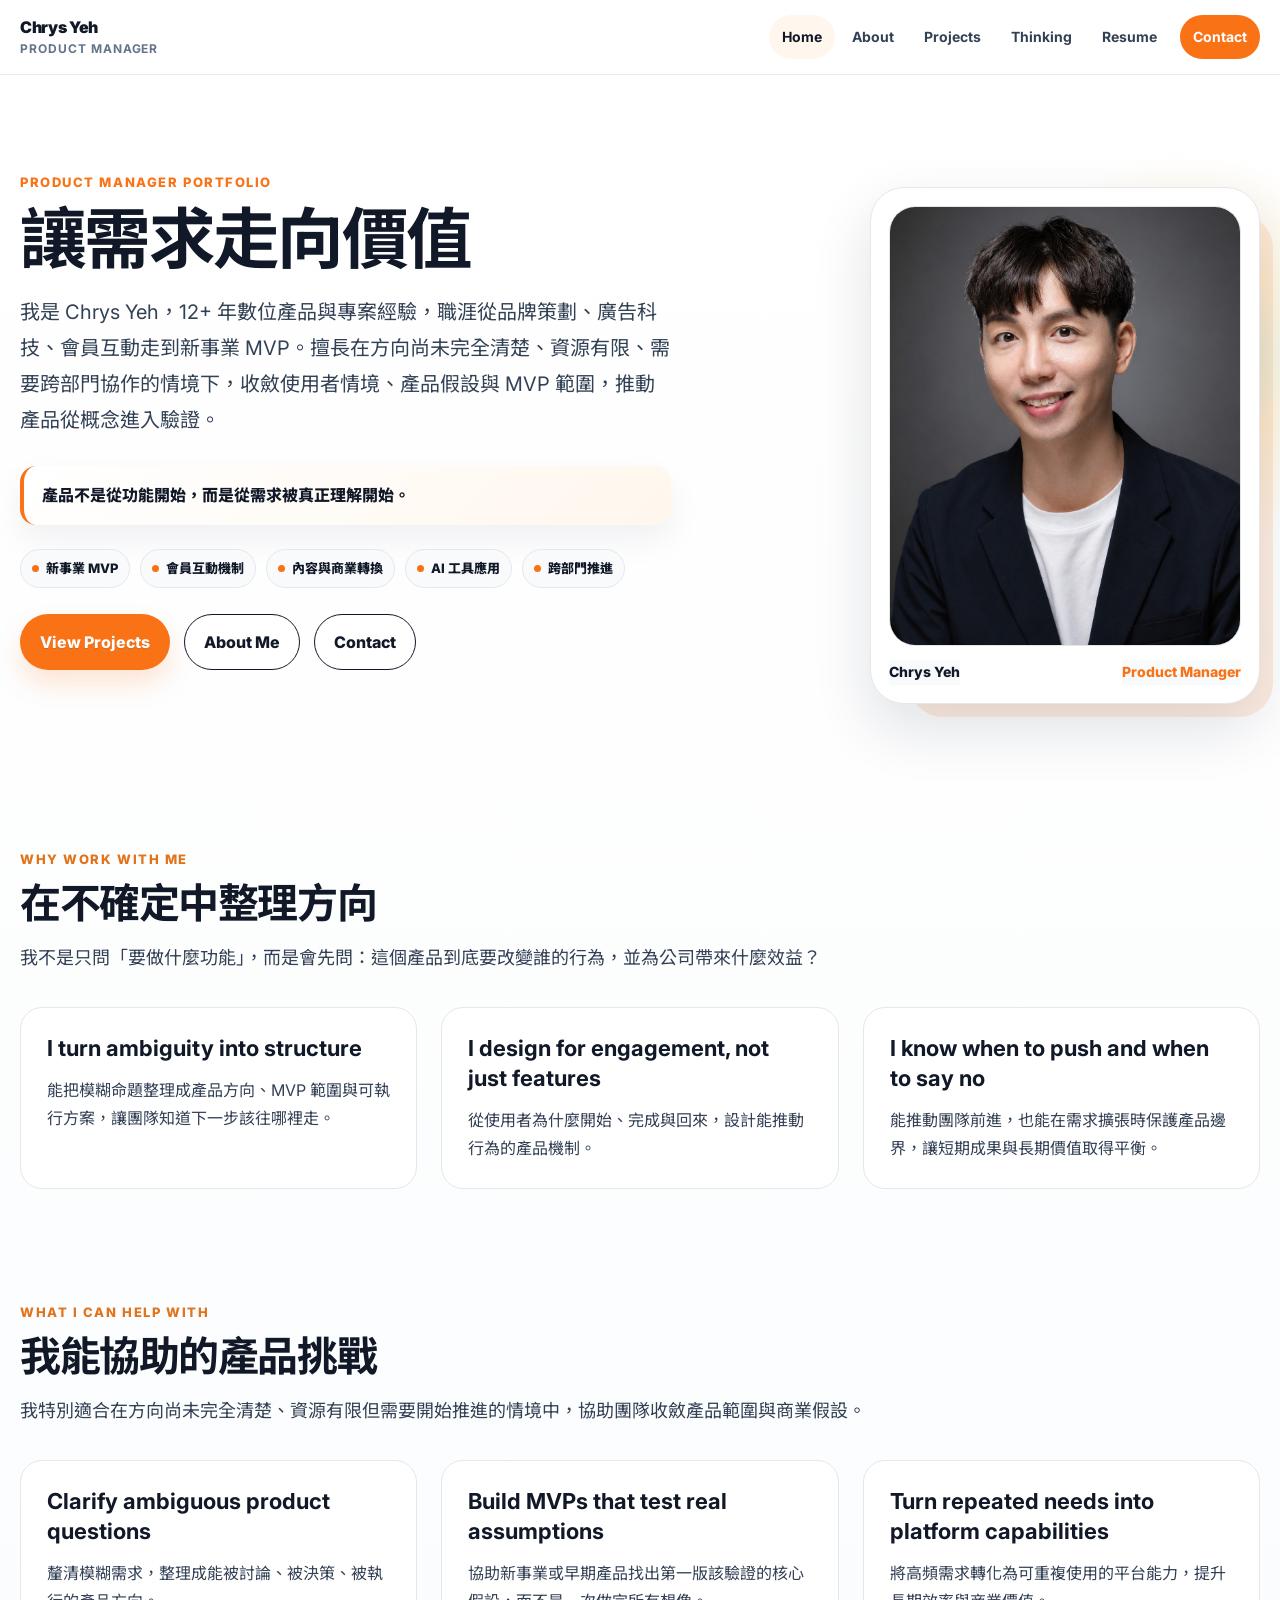
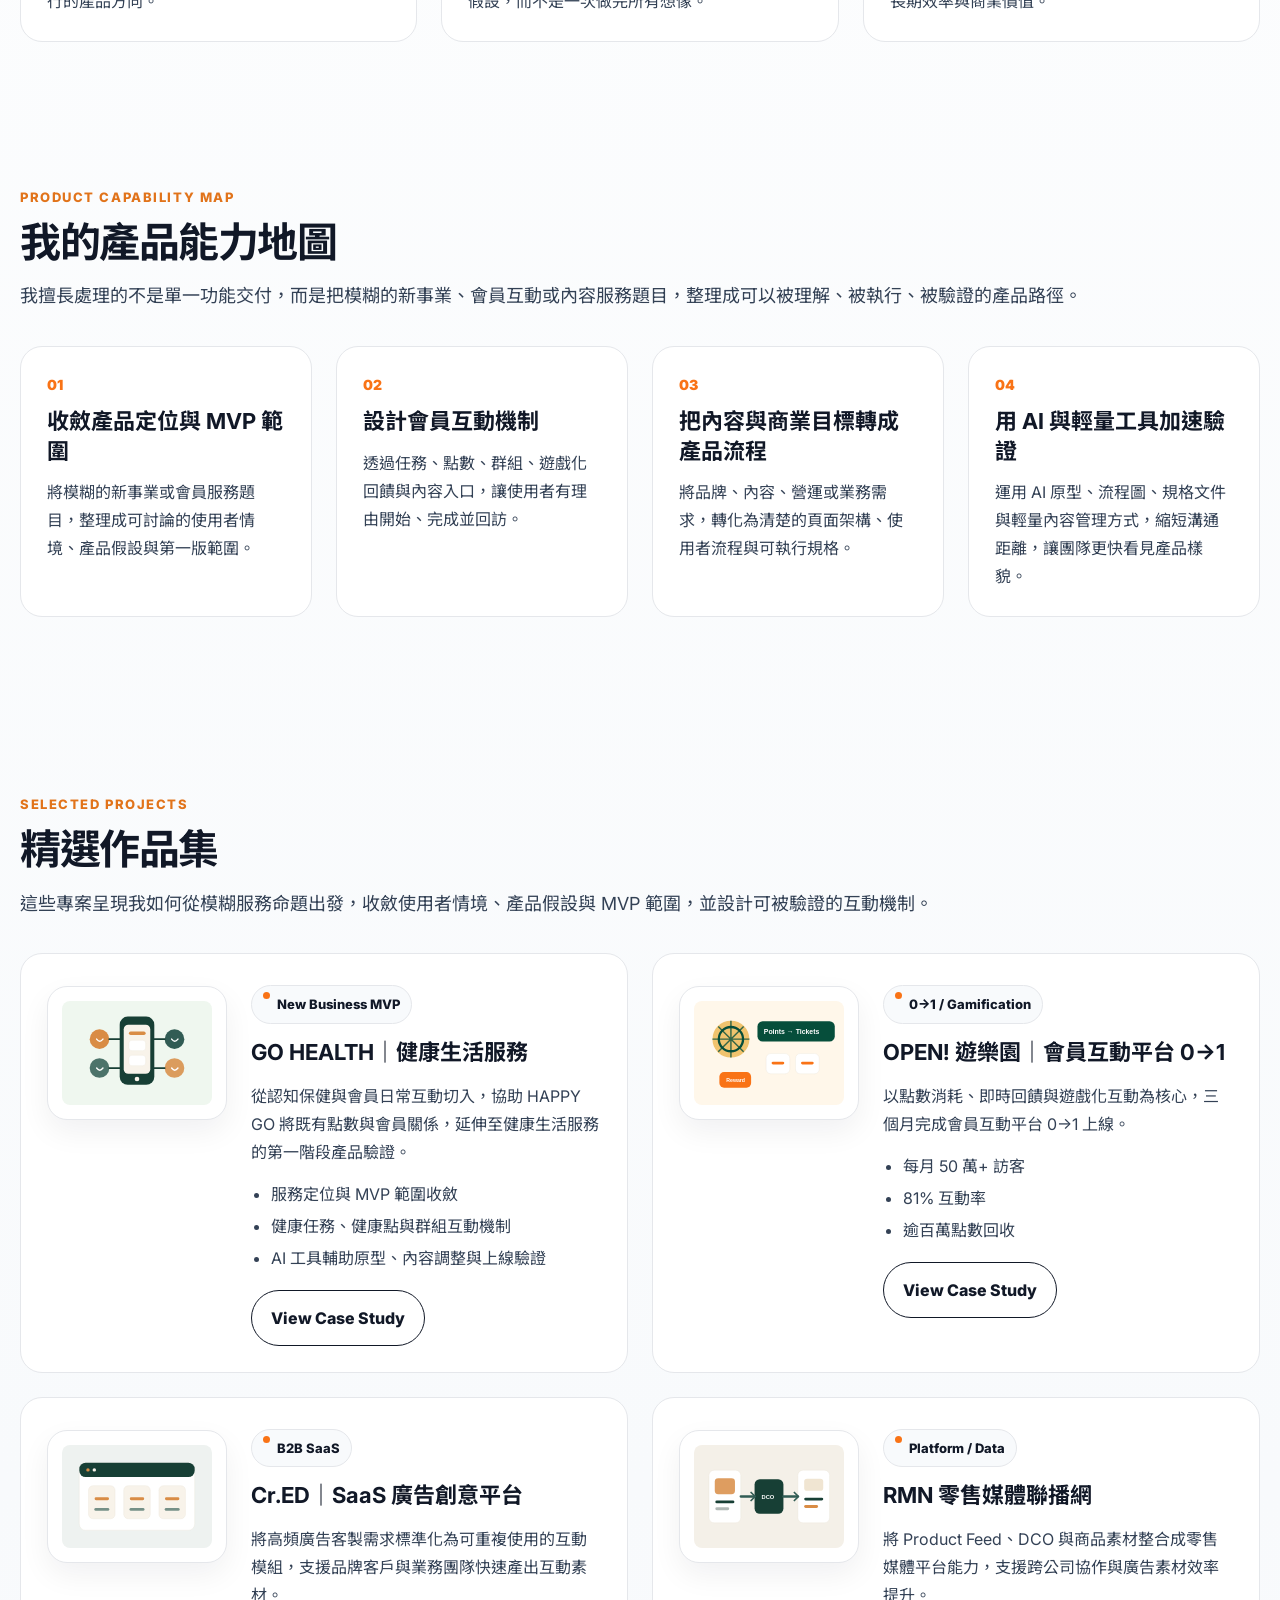
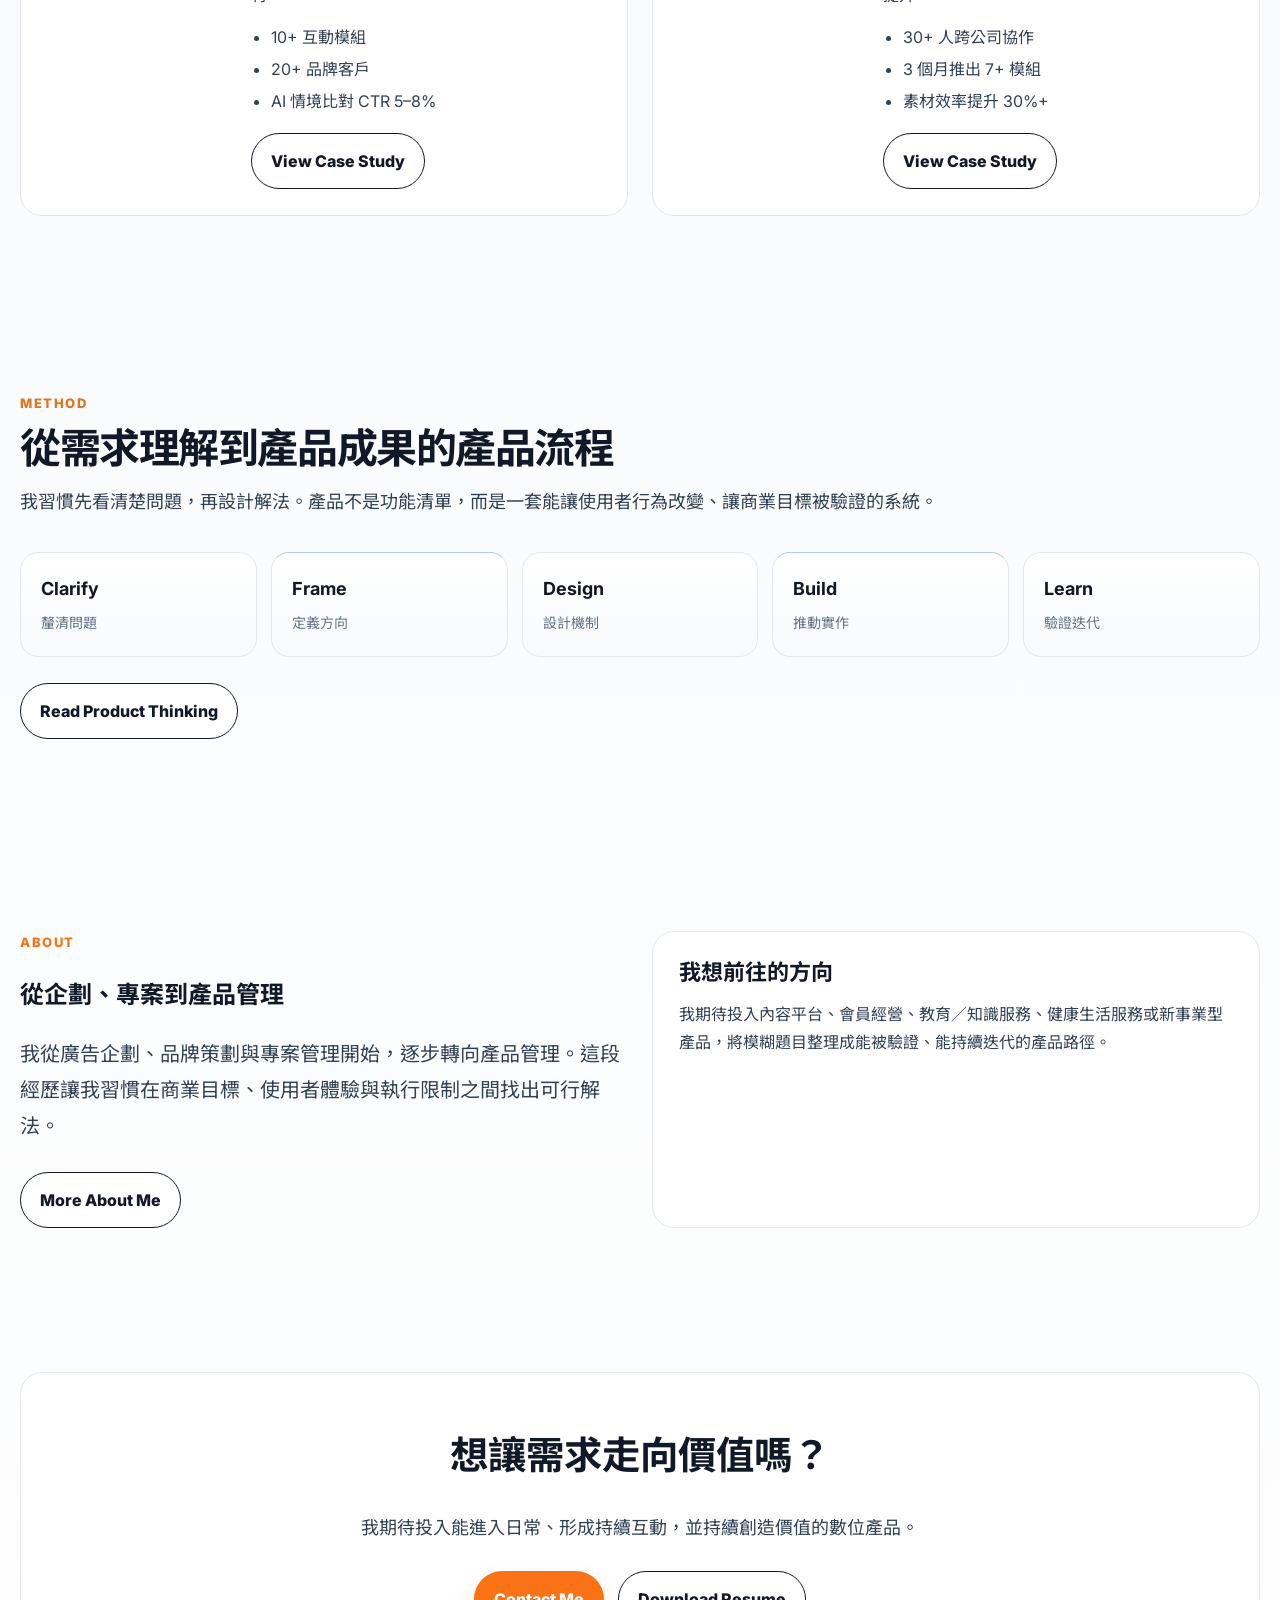
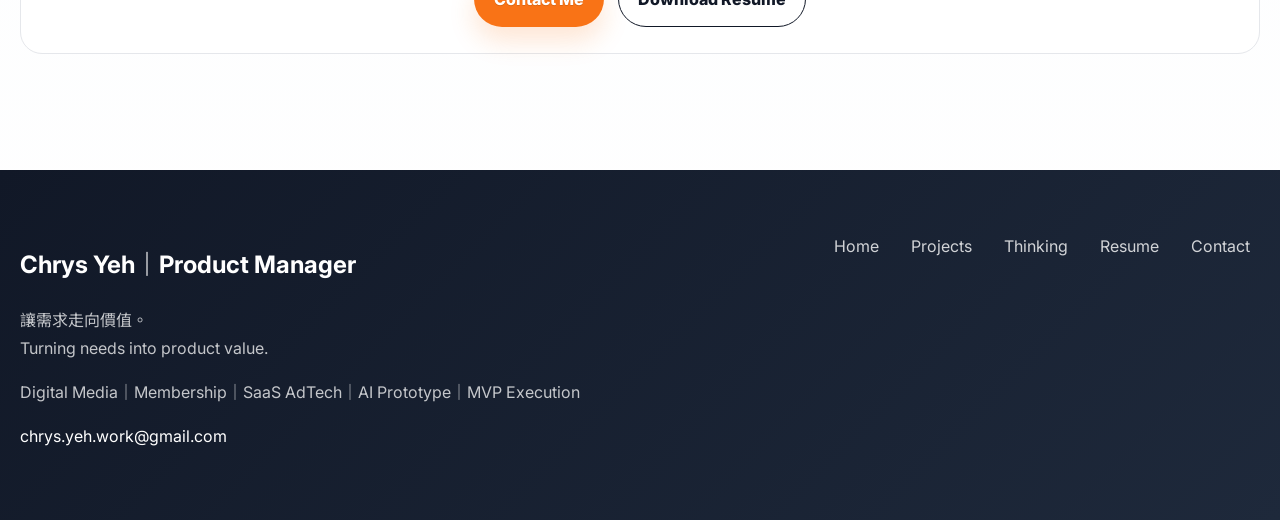
==== commit 710af41b: "v12.2 update" ====
--- a/index.html
+++ b/index.html
@@ -6,17 +6,17 @@
   gtag('js', new Date());
   gtag('config', 'G-VKWQ6BNBV7');
 </script></head><body><header class="header"><div class="container nav"><a class="brand" href="index.html">Chrys Yeh<span>Product Manager</span></a><button class="nav-toggle" aria-label="Open menu">☰</button><nav class="nav-links"><a href="index.html">Home</a><a href="about.html">About</a><a href="projects.html">Projects</a><a href="product-thinking.html">Thinking</a><a href="resume.html">Resume</a><a class="cta" href="contact.html">Contact</a></nav></div></header><main>
-<section class="hero"><div class="container hero-grid"><div class="reveal hero-visual"><figure class="hero-profile-card"><img src="assets/images/chrys-headshot.jpg" alt="Chrys Yeh professional headshot"><figcaption class="profile-caption"><span>Chrys Yeh</span><span>Product Manager</span></figcaption></figure></div><div class="reveal hero-copy"><div class="eyebrow">Product Manager Portfolio</div><h1 class="hero-title-value">讓需求走向價值</h1><p class="lead">我是 Chrys，一位具備 10+ 年數位產品與專案經驗的 Product Manager。經驗橫跨數位廣告、內容媒體商業化、會員互動、SaaS 廣告創意平台與新事業 MVP。擅長將模糊的內容、會員或營運需求，轉化為清晰的產品架構、使用者流程與可執行規格，並運用 AI 工具加速 MVP 驗證、內容管理與跨部門協作。</p><p class="hero-belief">產品不是從功能開始，而是從需求被真正理解開始。</p><div class="tags"><span class="tag">Product Strategy</span><span class="tag">User Engagement</span><span class="tag">Membership Growth</span><span class="tag">Platform Product</span><span class="tag">MVP Execution</span></div><div class="btn-row"><a class="btn primary" href="projects.html">View Projects</a><a class="btn secondary" href="about.html">About Me</a><a class="btn secondary" href="contact.html">Contact</a></div></div></div></section>
+<section class="hero"><div class="container hero-grid"><div class="reveal hero-visual"><figure class="hero-profile-card"><img src="assets/images/chrys-headshot.jpg" alt="Chrys Yeh professional headshot"><figcaption class="profile-caption"><span>Chrys Yeh</span><span>Product Manager</span></figcaption></figure></div><div class="reveal hero-copy"><div class="eyebrow">Product Manager Portfolio</div><h1 class="hero-title-value">讓需求走向價值</h1><p class="lead">我是 Chrys Yeh，12+ 年數位產品與專案經驗，職涯從品牌策劃、廣告科技、會員互動走到新事業 MVP。擅長在方向尚未完全清楚、資源有限、需要跨部門協作的情境下，收斂使用者情境、產品假設與 MVP 範圍，推動產品從概念進入驗證。</p><p class="hero-belief">產品不是從功能開始，而是從需求被真正理解開始。</p><div class="tags"><span class="tag">新事業 MVP</span><span class="tag">會員互動機制</span><span class="tag">內容與商業轉換</span><span class="tag">AI 工具應用</span><span class="tag">跨部門推進</span></div><div class="btn-row"><a class="btn primary" href="projects.html">View Projects</a><a class="btn secondary" href="about.html">About Me</a><a class="btn secondary" href="contact.html">Contact</a></div></div></div></section>
 <section class="section compact"><div class="container"><div class="section-title reveal"><div class="eyebrow">Why Work With Me</div><h2>在不確定中整理方向</h2><p>我不是只問「要做什麼功能」，而是會先問：這個產品到底要改變誰的行為，並為公司帶來什麼效益？</p></div><div class="grid three"><article class="card reveal"><h3>I turn ambiguity into structure</h3><p>能把模糊命題整理成產品方向、MVP 範圍與可執行方案，讓團隊知道下一步該往哪裡走。</p></article><article class="card reveal"><h3>I design for engagement, not just features</h3><p>從使用者為什麼開始、完成與回來，設計能推動行為的產品機制。</p></article><article class="card reveal"><h3>I know when to push and when to say no</h3><p>能推動團隊前進，也能在需求擴張時保護產品邊界，讓短期成果與長期價值取得平衡。</p></article></div></div></section>
 <section class="section compact"><div class="container"><div class="section-title reveal"><div class="eyebrow">What I Can Help With</div><h2>我能協助的產品挑戰</h2><p>我特別適合在方向尚未完全清楚、資源有限但需要開始推進的情境中，協助團隊收斂產品範圍與商業假設。</p></div><div class="grid three"><article class="card reveal"><h3>Clarify ambiguous product questions</h3><p>釐清模糊需求，整理成能被討論、被決策、被執行的產品方向。</p></article><article class="card reveal"><h3>Build MVPs that test real assumptions</h3><p>協助新事業或早期產品找出第一版該驗證的核心假設，而不是一次做完所有想像。</p></article><article class="card reveal"><h3>Turn repeated needs into platform capabilities</h3><p>將高頻需求轉化為可重複使用的平台能力，提升長期效率與商業價值。</p></article></div></div></section>
-<section class="section"><div class="container"><div class="section-title reveal"><div class="eyebrow">Problems I Solve</div><h2>我擅長處理的產品問題</h2><p>我不是只把需求整理成規格，而是協助團隊看清問題、做出取捨，並把方向推進到可以驗證的成果。</p></div><div class="grid four"><article class="card reveal"><div class="num">01</div><h3>將模糊需求收斂成產品方向</h3><p>釐清商業目標、使用者需求與限制條件，整理成團隊能理解與執行的方案。</p></article><article class="card reveal"><div class="num">02</div><h3>設計使用者願意參與的機制</h3><p>運用任務、點數、遊戲化、群組、打卡與回饋機制，提升參與與回訪。</p></article><article class="card reveal"><div class="num">03</div><h3>把商業目標翻譯成產品設計</h3><p>將會員經營、點數消耗、內容服務與新事業目標，轉化為具體流程與功能。</p></article><article class="card reveal"><div class="num">04</div><h3>將一次性需求轉化為平台能力</h3><p>判斷哪些需求值得產品化、模組化與平台化，讓能力能持續累積。</p></article></div></div></section>
-<section class="section"><div class="container"><div class="section-title reveal"><div class="eyebrow">Selected Projects</div><h2>精選作品集</h2><p>這些專案呈現我如何定義問題、設計機制、推動協作，並讓產品產生影響。</p></div><div class="grid two">
-  <article class="card project-card reveal"><img src="assets/images/project-open-playground.svg" alt="OPEN Playground illustration"><div><span class="tag">0→1 / Gamification</span><h3>OPEN! 遊樂園</h3><p>以點數兌換遊樂券為核心的會員遊戲化平台，三個月完成 0→1 上線。</p><ul><li>每月 50 萬+ 訪客</li><li>81% 互動率</li><li>逾百萬點數回收</li></ul><p style="margin-top:14px"><a class="btn secondary" href="project-open-playground.html">View Case Study</a></p></div></article>
-  <article class="card project-card reveal"><img src="assets/images/project-health-mvp.svg" alt="Health MVP illustration"><div><span class="tag">New Business MVP</span><h3>健康新事業 Web MVP</h3><p>整合健康內容、會員入口與任務機制，推進健康生活服務 Web MVP。</p><ul><li>家庭群組</li><li>健康任務</li><li>7 日留存驗證</li></ul><p style="margin-top:14px"><a class="btn secondary" href="project-health-mvp.html">View Case Study</a></p></div></article>
-  <article class="card project-card reveal"><img src="assets/images/project-cred.svg" alt="Cr.ED illustration"><div><span class="tag">B2B SaaS</span><h3>Cr.ED SaaS 廣告創意平台</h3><p>將高頻廣告客製需求標準化為可重複使用的互動模組。</p><ul><li>10+ 互動模組</li><li>20+ 品牌客戶</li><li>8–10 天縮短為 1–2 天</li></ul><p style="margin-top:14px"><a class="btn secondary" href="project-cred.html">View Case Study</a></p></div></article>
-  <article class="card project-card reveal"><img src="assets/images/project-rmn.svg" alt="RMN illustration"><div><span class="tag">Platform / Data</span><h3>RMN 零售媒體聯播網</h3><p>將 Product Feed、DCO 與商品素材整合成零售媒體平台能力。</p><ul><li>30+ 人跨公司協作</li><li>3 個月推出 7+ 模組</li><li>素材效率提升 30%+</li></ul><p style="margin-top:14px"><a class="btn secondary" href="project-rmn.html">View Case Study</a></p></div></article>
+<section class="section"><div class="container"><div class="section-title reveal"><div class="eyebrow">Product Capability Map</div><h2>我的產品能力地圖</h2><p>我擅長處理的不是單一功能交付，而是把模糊的新事業、會員互動或內容服務題目，整理成可以被理解、被執行、被驗證的產品路徑。</p></div><div class="grid four"><article class="card reveal"><div class="num">01</div><h3>收斂產品定位與 MVP 範圍</h3><p>將模糊的新事業或會員服務題目，整理成可討論的使用者情境、產品假設與第一版範圍。</p></article><article class="card reveal"><div class="num">02</div><h3>設計會員互動機制</h3><p>透過任務、點數、群組、遊戲化回饋與內容入口，讓使用者有理由開始、完成並回訪。</p></article><article class="card reveal"><div class="num">03</div><h3>把內容與商業目標轉成產品流程</h3><p>將品牌、內容、營運或業務需求，轉化為清楚的頁面架構、使用者流程與可執行規格。</p></article><article class="card reveal"><div class="num">04</div><h3>用 AI 與輕量工具加速驗證</h3><p>運用 AI 原型、流程圖、規格文件與輕量內容管理方式，縮短溝通距離，讓團隊更快看見產品樣貌。</p></article></div></div></section>
+<section class="section"><div class="container"><div class="section-title reveal"><div class="eyebrow">Selected Projects</div><h2>精選作品集</h2><p>這些專案呈現我如何從模糊服務命題出發，收斂使用者情境、產品假設與 MVP 範圍，並設計可被驗證的互動機制。</p></div><div class="grid two">
+  <article class="card project-card reveal"><img src="assets/images/project-health-mvp.svg" alt="GO HEALTH illustration"><div><span class="tag">New Business MVP</span><h3>GO HEALTH｜健康生活服務</h3><p>從認知保健與會員日常互動切入，協助 HAPPY GO 將既有點數與會員關係，延伸至健康生活服務的第一階段產品驗證。</p><ul><li>服務定位與 MVP 範圍收斂</li><li>健康任務、健康點與群組互動機制</li><li>AI 工具輔助原型、內容調整與上線驗證</li></ul><p style="margin-top:14px"><a class="btn secondary" href="project-health-mvp.html">View Case Study</a></p></div></article>
+  <article class="card project-card reveal"><img src="assets/images/project-open-playground.svg" alt="OPEN Playground illustration"><div><span class="tag">0→1 / Gamification</span><h3>OPEN! 遊樂園｜會員互動平台 0→1</h3><p>以點數消耗、即時回饋與遊戲化互動為核心，三個月完成會員互動平台 0→1 上線。</p><ul><li>每月 50 萬+ 訪客</li><li>81% 互動率</li><li>逾百萬點數回收</li></ul><p style="margin-top:14px"><a class="btn secondary" href="project-open-playground.html">View Case Study</a></p></div></article>
+  <article class="card project-card reveal"><img src="assets/images/project-cred.svg" alt="Cr.ED illustration"><div><span class="tag">B2B SaaS</span><h3>Cr.ED｜SaaS 廣告創意平台</h3><p>將高頻廣告客製需求標準化為可重複使用的互動模組，支援品牌客戶與業務團隊快速產出互動素材。</p><ul><li>10+ 互動模組</li><li>20+ 品牌客戶</li><li>AI 情境比對 CTR 5–8%</li></ul><p style="margin-top:14px"><a class="btn secondary" href="project-cred.html">View Case Study</a></p></div></article>
+  <article class="card project-card reveal"><img src="assets/images/project-rmn.svg" alt="RMN illustration"><div><span class="tag">Platform / Data</span><h3>RMN 零售媒體聯播網</h3><p>將 Product Feed、DCO 與商品素材整合成零售媒體平台能力，支援跨公司協作與廣告素材效率提升。</p><ul><li>30+ 人跨公司協作</li><li>3 個月推出 7+ 模組</li><li>素材效率提升 30%+</li></ul><p style="margin-top:14px"><a class="btn secondary" href="project-rmn.html">View Case Study</a></p></div></article>
 </div></div></section>
 <section class="section"><div class="container"><div class="section-title reveal"><div class="eyebrow">Method</div><h2>從需求理解到產品成果的產品流程</h2><p>我習慣先看清楚問題，再設計解法。產品不是功能清單，而是一套能讓使用者行為改變、讓商業目標被驗證的系統。</p></div><div class="flow reveal"><div class="flow-step"><strong>Clarify</strong><span>釐清問題</span></div><div class="flow-step"><strong>Frame</strong><span>定義方向</span></div><div class="flow-step"><strong>Design</strong><span>設計機制</span></div><div class="flow-step"><strong>Build</strong><span>推動實作</span></div><div class="flow-step"><strong>Learn</strong><span>驗證迭代</span></div></div><p style="margin-top:26px"><a class="btn secondary" href="product-thinking.html">Read Product Thinking</a></p></div></section>
-<section class="section"><div class="container grid two"><div class="reveal"><div class="eyebrow">About</div><h2>從企劃、專案到產品管理</h2><p class="lead">我從廣告企劃、品牌策劃與專案管理開始，逐步轉向產品管理。這段經歷讓我習慣在商業目標、使用者體驗與執行限制之間找出可行解法。</p><a class="btn secondary" href="about.html">More About Me</a></div><div class="card reveal"><h3>我想前往的方向</h3><p>我期待投入以會員關係、內容互動或生活場景為核心的數位產品，設計能進入日常、形成持續互動，並創造商業價值的服務。</p></div></div></section>
+<section class="section"><div class="container grid two"><div class="reveal"><div class="eyebrow">About</div><h2>從企劃、專案到產品管理</h2><p class="lead">我從廣告企劃、品牌策劃與專案管理開始，逐步轉向產品管理。這段經歷讓我習慣在商業目標、使用者體驗與執行限制之間找出可行解法。</p><a class="btn secondary" href="about.html">More About Me</a></div><div class="card reveal"><h3>我想前往的方向</h3><p>我期待投入內容平台、會員經營、教育／知識服務、健康生活服務或新事業型產品，將模糊題目整理成能被驗證、能持續迭代的產品路徑。</p></div></div></section>
 <section class="section compact"><div class="container"><div class="card reveal" style="text-align:center"><h2>想讓需求走向價值嗎？</h2><p class="muted">我期待投入能進入日常、形成持續互動，並持續創造價值的數位產品。</p><div class="btn-row" style="justify-content:center"><a class="btn primary" href="contact.html">Contact Me</a><a class="btn secondary" href="assets/files/chrys-yeh-resume.pdf">Download Resume</a></div></div></div></section>
-</main><footer class="footer"><div class="container footer-grid"><div><h2>Chrys Yeh｜Product Manager</h2><p>讓產品解決真正的問題。<br>From understood needs to meaningful outcomes.</p><p>Digital Media｜Membership｜SaaS AdTech｜AI Prototype｜MVP Execution</p><p><a href="mailto:chrys.yeh.work@gmail.com">chrys.yeh.work@gmail.com</a></p></div><div class="footer-links"><a href="index.html">Home</a><a href="projects.html">Projects</a><a href="product-thinking.html">Thinking</a><a href="resume.html">Resume</a><a href="contact.html">Contact</a></div></div></footer><button class="back-top" aria-label="Back to top">↑</button><script src="assets/js/script.js"></script></body></html>+</main><footer class="footer"><div class="container footer-grid"><div><h2>Chrys Yeh｜Product Manager</h2><p>讓需求走向價值。<br>Turning needs into product value.</p><p>Digital Media｜Membership｜SaaS AdTech｜AI Prototype｜MVP Execution</p><p><a href="mailto:chrys.yeh.work@gmail.com">chrys.yeh.work@gmail.com</a></p></div><div class="footer-links"><a href="index.html">Home</a><a href="projects.html">Projects</a><a href="product-thinking.html">Thinking</a><a href="resume.html">Resume</a><a href="contact.html">Contact</a></div></div></footer><button class="back-top" aria-label="Back to top">↑</button><script src="assets/js/script.js"></script></body></html>
--- a/assets/css/style.css
+++ b/assets/css/style.css
@@ -447,3 +447,79 @@
     font-size:clamp(38px,9vw,58px);
   }
 }
+
+
+/* --- v11.1: Personal AI Prototype card spacing --- */
+.prototype-card .tag,
+.personal-prototype-card .tag,
+.ai-prototype-card .tag,
+.projects-prototype-card .tag,
+.card .tag {
+  margin-bottom: 14px;
+}
+
+.prototype-card h3,
+.personal-prototype-card h3,
+.ai-prototype-card h3,
+.projects-prototype-card h3 {
+  margin-top: 0;
+}
+
+@media (max-width: 760px) {
+  .prototype-card .tag,
+  .personal-prototype-card .tag,
+  .ai-prototype-card .tag,
+  .projects-prototype-card .tag,
+  .card .tag {
+    margin-bottom: 12px;
+  }
+}
+
+
+/* --- v11.2: fix prototype tag-to-title spacing --- */
+/* Previous margin did not take effect because .tag was inline. */
+.section.compact .grid.two > .card > .tag {
+  display: inline-flex;
+  align-items: center;
+  margin-bottom: 18px;
+}
+
+.section.compact .grid.two > .card > .tag + h3 {
+  margin-top: 0;
+  margin-bottom: 18px;
+}
+
+@media (max-width: 760px) {
+  .section.compact .grid.two > .card > .tag {
+    margin-bottom: 14px;
+  }
+
+  .section.compact .grid.two > .card > .tag + h3 {
+    margin-bottom: 14px;
+  }
+}
+
+
+/* --- v12: positioning and prototype section refinements --- */
+.hero-title-value{
+  max-width: 1080px;
+}
+.prototype-section .grid.two > .card{
+  box-shadow: 0 10px 28px rgba(17,24,39,.05);
+}
+.prototype-section .grid.two > .card .tag{
+  display: inline-flex;
+  align-items: center;
+  margin-bottom: 18px;
+}
+.prototype-section .grid.two > .card .tag + h3{
+  margin-top: 0;
+}
+.validation-map .card{
+  background: #fff;
+}
+@media(max-width:760px){
+  .prototype-section .grid.two > .card .tag{
+    margin-bottom:14px;
+  }
+}
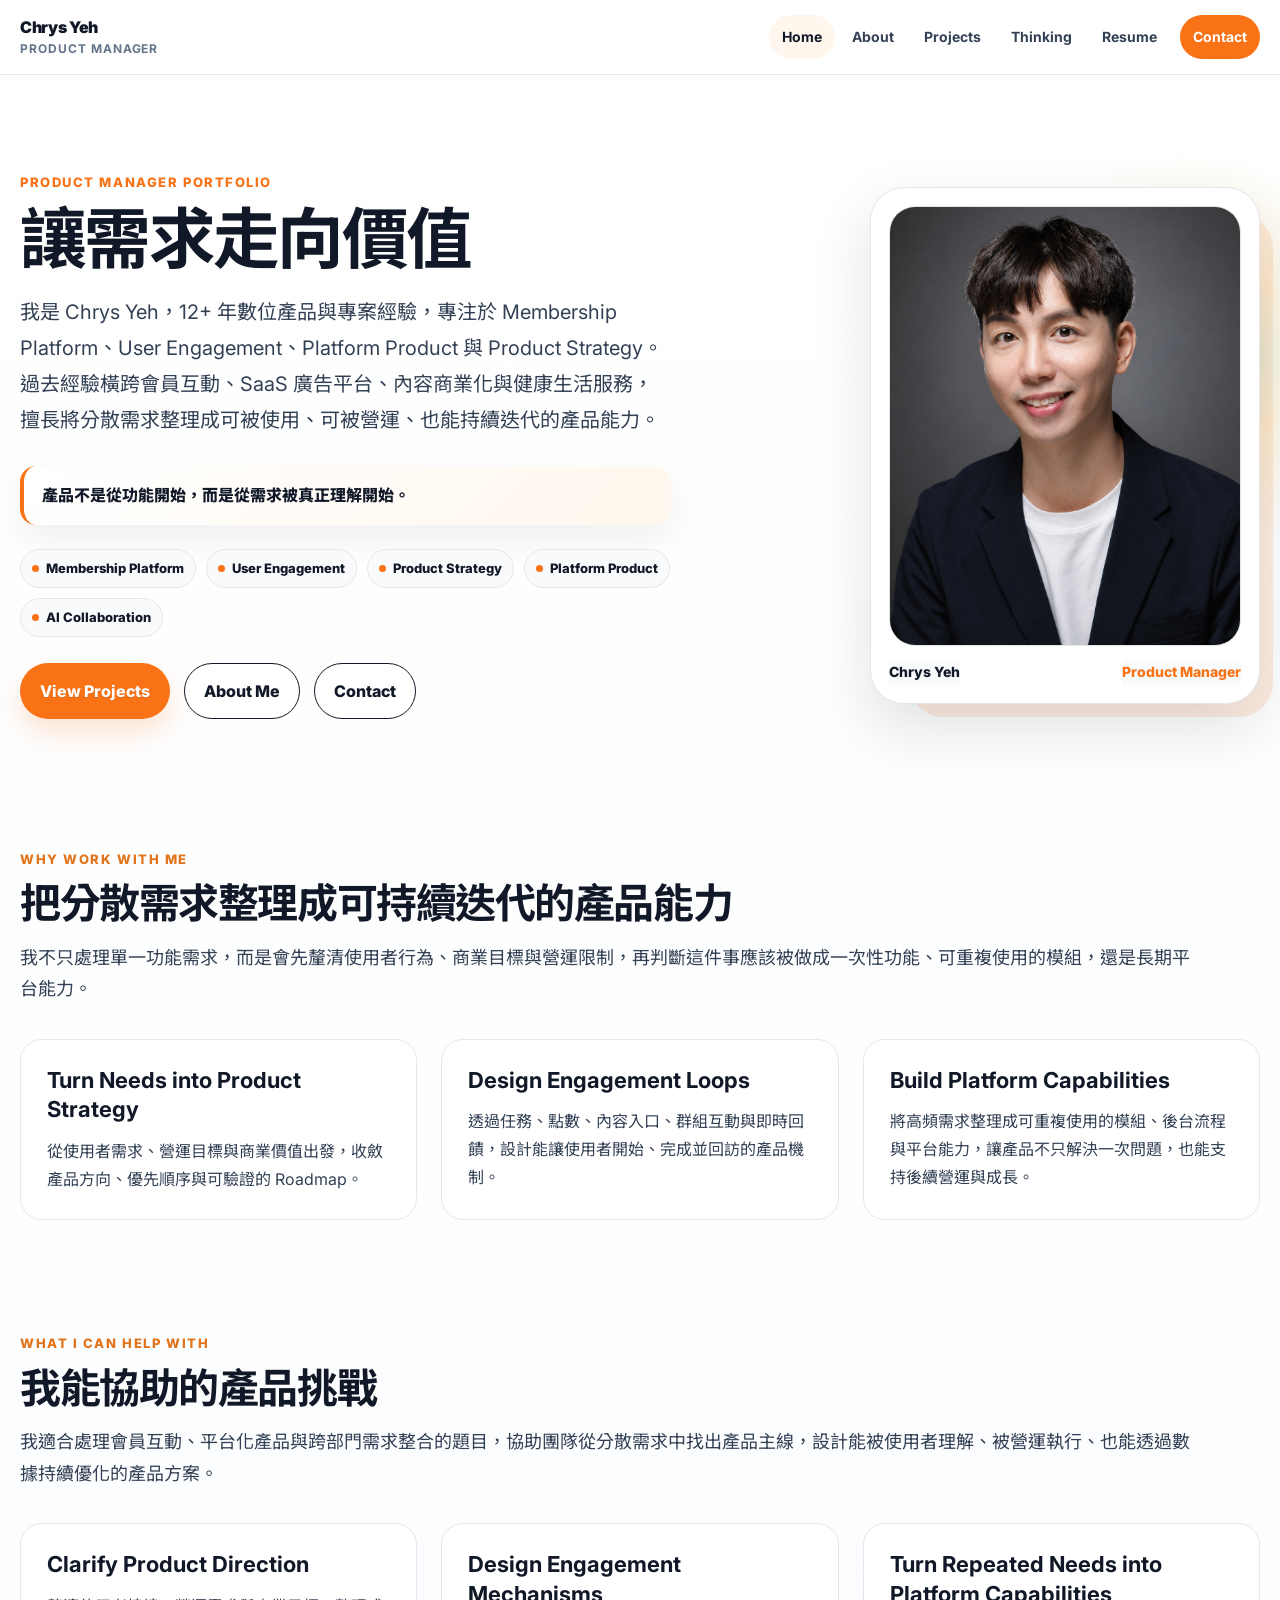
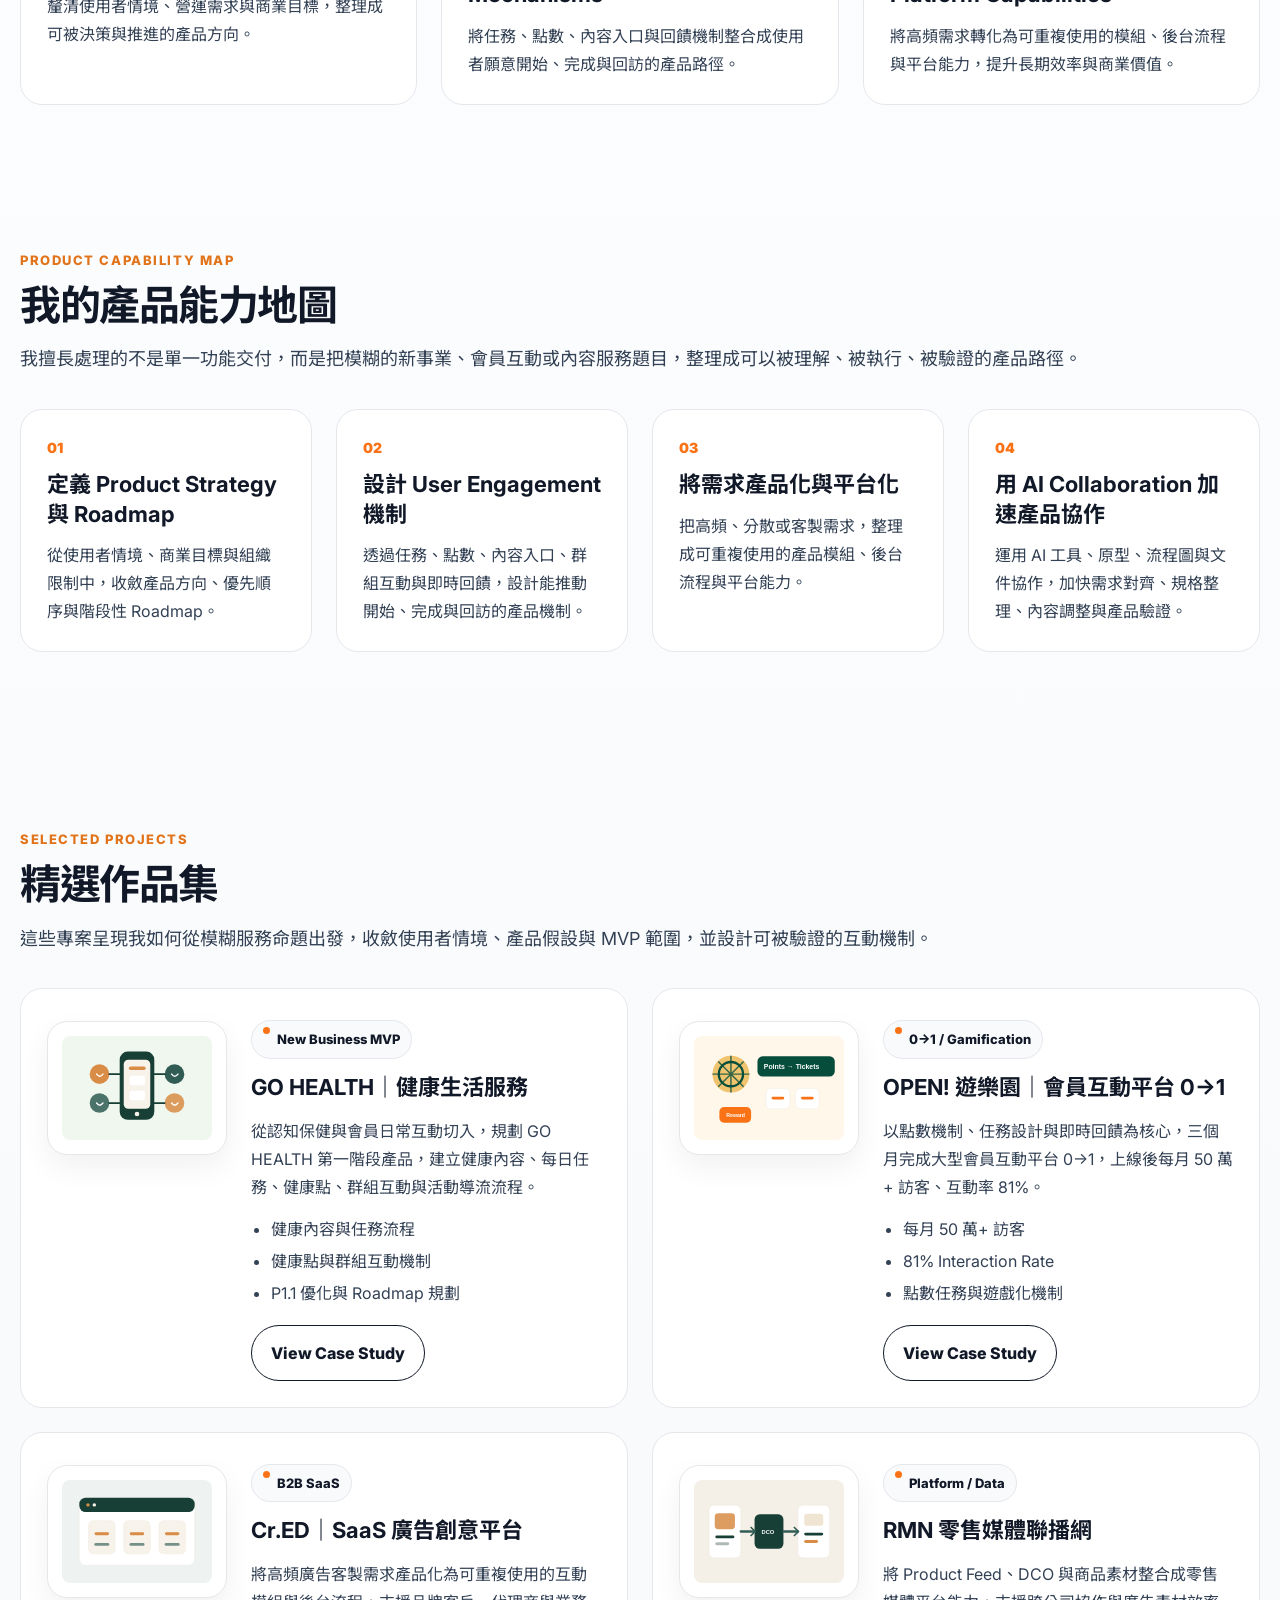
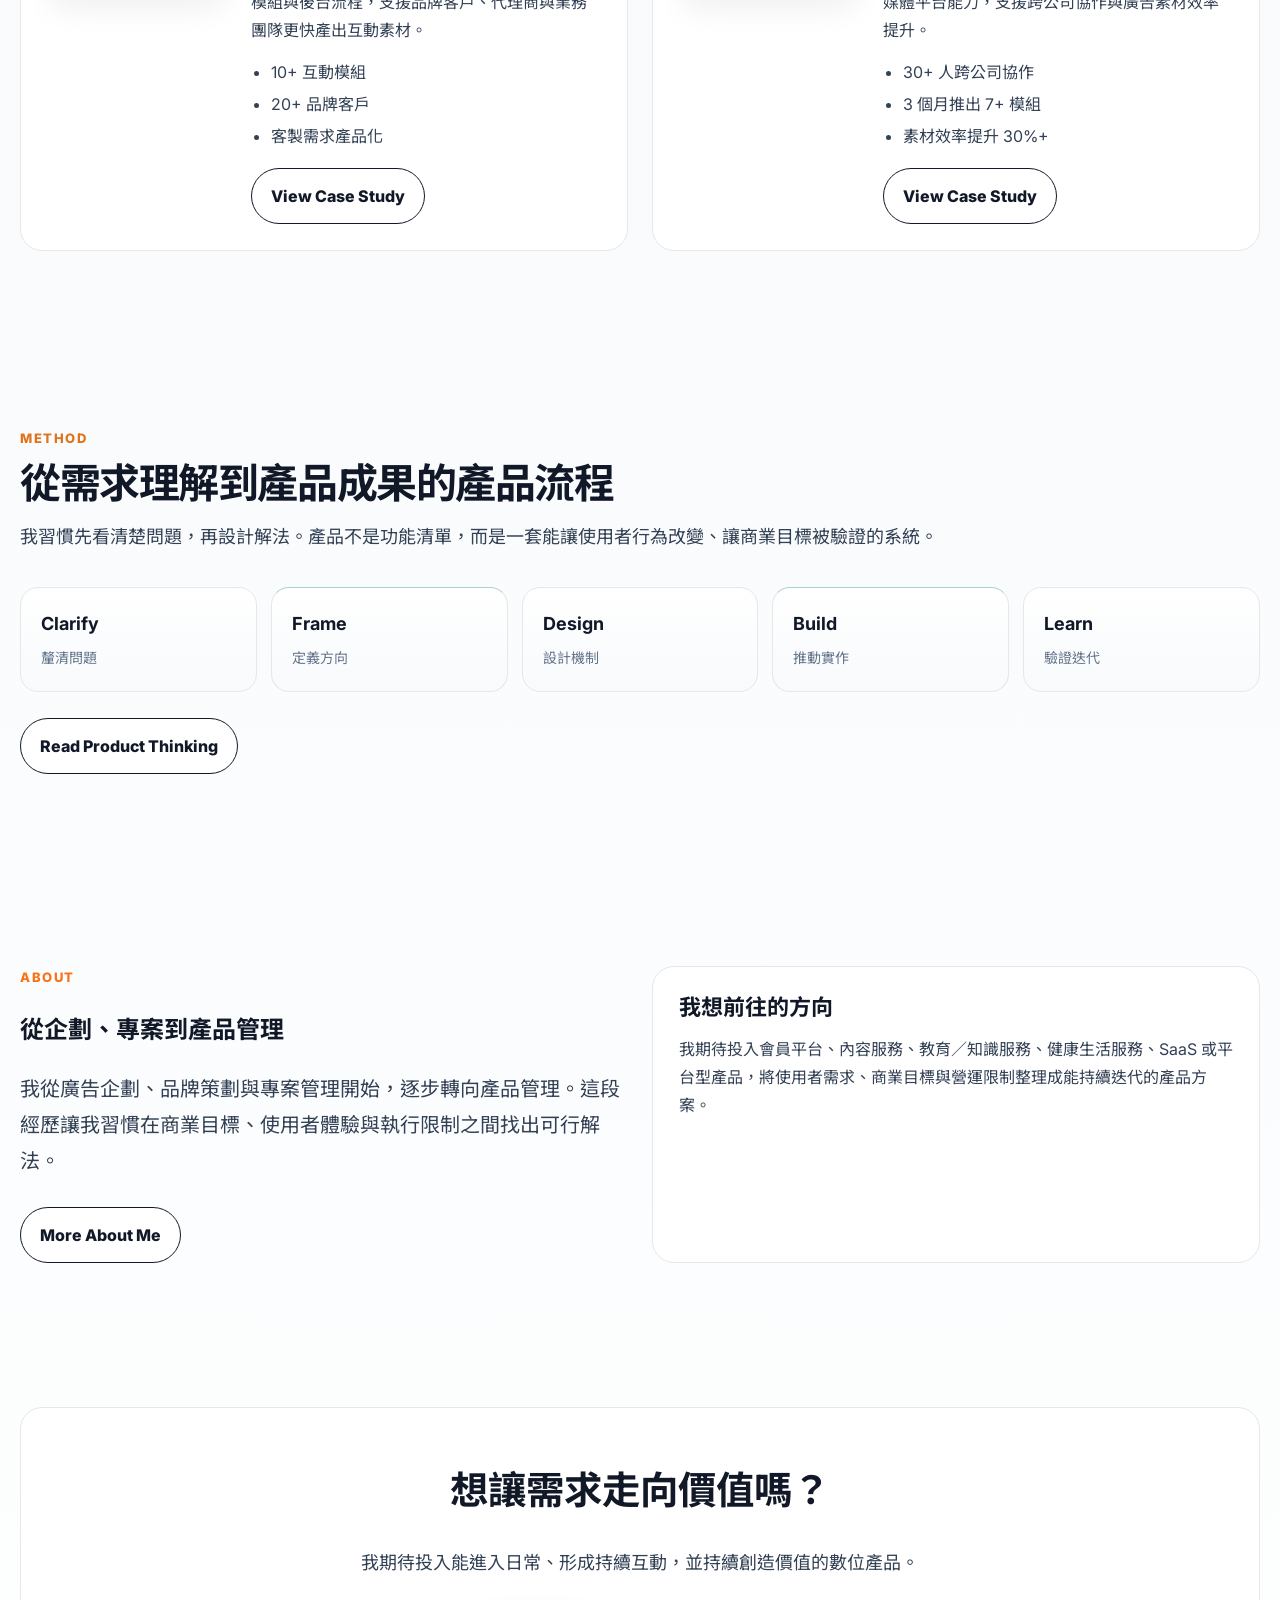
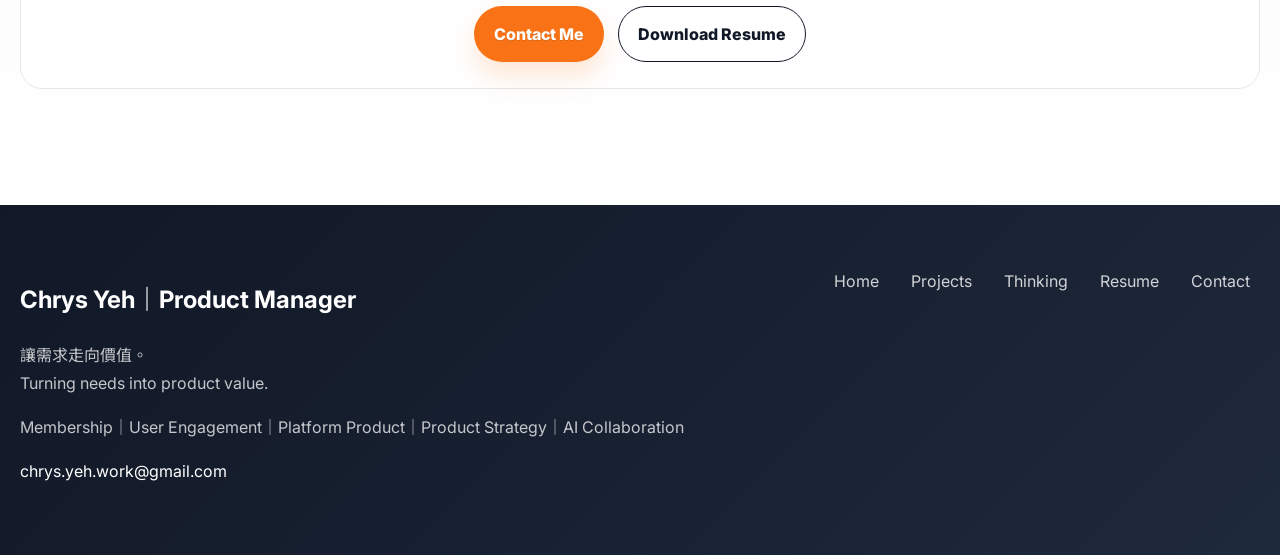
==== commit a3b2ad84: "v12.4" ====
--- a/index.html
+++ b/index.html
@@ -6,17 +6,17 @@
   gtag('js', new Date());
   gtag('config', 'G-VKWQ6BNBV7');
 </script></head><body><header class="header"><div class="container nav"><a class="brand" href="index.html">Chrys Yeh<span>Product Manager</span></a><button class="nav-toggle" aria-label="Open menu">☰</button><nav class="nav-links"><a href="index.html">Home</a><a href="about.html">About</a><a href="projects.html">Projects</a><a href="product-thinking.html">Thinking</a><a href="resume.html">Resume</a><a class="cta" href="contact.html">Contact</a></nav></div></header><main>
-<section class="hero"><div class="container hero-grid"><div class="reveal hero-visual"><figure class="hero-profile-card"><img src="assets/images/chrys-headshot.jpg" alt="Chrys Yeh professional headshot"><figcaption class="profile-caption"><span>Chrys Yeh</span><span>Product Manager</span></figcaption></figure></div><div class="reveal hero-copy"><div class="eyebrow">Product Manager Portfolio</div><h1 class="hero-title-value">讓需求走向價值</h1><p class="lead">我是 Chrys Yeh，12+ 年數位產品與專案經驗，職涯從品牌策劃、廣告科技、會員互動走到新事業 MVP。擅長在方向尚未完全清楚、資源有限、需要跨部門協作的情境下，收斂使用者情境、產品假設與 MVP 範圍，推動產品從概念進入驗證。</p><p class="hero-belief">產品不是從功能開始，而是從需求被真正理解開始。</p><div class="tags"><span class="tag">新事業 MVP</span><span class="tag">會員互動機制</span><span class="tag">內容與商業轉換</span><span class="tag">AI 工具應用</span><span class="tag">跨部門推進</span></div><div class="btn-row"><a class="btn primary" href="projects.html">View Projects</a><a class="btn secondary" href="about.html">About Me</a><a class="btn secondary" href="contact.html">Contact</a></div></div></div></section>
-<section class="section compact"><div class="container"><div class="section-title reveal"><div class="eyebrow">Why Work With Me</div><h2>在不確定中整理方向</h2><p>我不是只問「要做什麼功能」，而是會先問：這個產品到底要改變誰的行為，並為公司帶來什麼效益？</p></div><div class="grid three"><article class="card reveal"><h3>I turn ambiguity into structure</h3><p>能把模糊命題整理成產品方向、MVP 範圍與可執行方案，讓團隊知道下一步該往哪裡走。</p></article><article class="card reveal"><h3>I design for engagement, not just features</h3><p>從使用者為什麼開始、完成與回來，設計能推動行為的產品機制。</p></article><article class="card reveal"><h3>I know when to push and when to say no</h3><p>能推動團隊前進，也能在需求擴張時保護產品邊界，讓短期成果與長期價值取得平衡。</p></article></div></div></section>
-<section class="section compact"><div class="container"><div class="section-title reveal"><div class="eyebrow">What I Can Help With</div><h2>我能協助的產品挑戰</h2><p>我特別適合在方向尚未完全清楚、資源有限但需要開始推進的情境中，協助團隊收斂產品範圍與商業假設。</p></div><div class="grid three"><article class="card reveal"><h3>Clarify ambiguous product questions</h3><p>釐清模糊需求，整理成能被討論、被決策、被執行的產品方向。</p></article><article class="card reveal"><h3>Build MVPs that test real assumptions</h3><p>協助新事業或早期產品找出第一版該驗證的核心假設，而不是一次做完所有想像。</p></article><article class="card reveal"><h3>Turn repeated needs into platform capabilities</h3><p>將高頻需求轉化為可重複使用的平台能力，提升長期效率與商業價值。</p></article></div></div></section>
-<section class="section"><div class="container"><div class="section-title reveal"><div class="eyebrow">Product Capability Map</div><h2>我的產品能力地圖</h2><p>我擅長處理的不是單一功能交付，而是把模糊的新事業、會員互動或內容服務題目，整理成可以被理解、被執行、被驗證的產品路徑。</p></div><div class="grid four"><article class="card reveal"><div class="num">01</div><h3>收斂產品定位與 MVP 範圍</h3><p>將模糊的新事業或會員服務題目，整理成可討論的使用者情境、產品假設與第一版範圍。</p></article><article class="card reveal"><div class="num">02</div><h3>設計會員互動機制</h3><p>透過任務、點數、群組、遊戲化回饋與內容入口，讓使用者有理由開始、完成並回訪。</p></article><article class="card reveal"><div class="num">03</div><h3>把內容與商業目標轉成產品流程</h3><p>將品牌、內容、營運或業務需求，轉化為清楚的頁面架構、使用者流程與可執行規格。</p></article><article class="card reveal"><div class="num">04</div><h3>用 AI 與輕量工具加速驗證</h3><p>運用 AI 原型、流程圖、規格文件與輕量內容管理方式，縮短溝通距離，讓團隊更快看見產品樣貌。</p></article></div></div></section>
+<section class="hero"><div class="container hero-grid"><div class="reveal hero-visual"><figure class="hero-profile-card"><img src="assets/images/chrys-headshot.jpg" alt="Chrys Yeh professional headshot"><figcaption class="profile-caption"><span>Chrys Yeh</span><span>Product Manager</span></figcaption></figure></div><div class="reveal hero-copy"><div class="eyebrow">Product Manager Portfolio</div><h1 class="hero-title-value">讓需求走向價值</h1><p class="lead">我是 Chrys Yeh，12+ 年數位產品與專案經驗，專注於 Membership Platform、User Engagement、Platform Product 與 Product Strategy。過去經驗橫跨會員互動、SaaS 廣告平台、內容商業化與健康生活服務，擅長將分散需求整理成可被使用、可被營運、也能持續迭代的產品能力。</p><p class="hero-belief">產品不是從功能開始，而是從需求被真正理解開始。</p><div class="tags"><span class="tag">Membership Platform</span><span class="tag">User Engagement</span><span class="tag">Product Strategy</span><span class="tag">Platform Product</span><span class="tag">AI Collaboration</span></div><div class="btn-row"><a class="btn primary" href="projects.html">View Projects</a><a class="btn secondary" href="about.html">About Me</a><a class="btn secondary" href="contact.html">Contact</a></div></div></div></section>
+<section class="section compact"><div class="container"><div class="section-title reveal"><div class="eyebrow">Why Work With Me</div><h2>把分散需求整理成可持續迭代的產品能力</h2><p>我不只處理單一功能需求，而是會先釐清使用者行為、商業目標與營運限制，再判斷這件事應該被做成一次性功能、可重複使用的模組，還是長期平台能力。</p></div><div class="grid three"><article class="card reveal"><h3>Turn Needs into Product Strategy</h3><p>從使用者需求、營運目標與商業價值出發，收斂產品方向、優先順序與可驗證的 Roadmap。</p></article><article class="card reveal"><h3>Design Engagement Loops</h3><p>透過任務、點數、內容入口、群組互動與即時回饋，設計能讓使用者開始、完成並回訪的產品機制。</p></article><article class="card reveal"><h3>Build Platform Capabilities</h3><p>將高頻需求整理成可重複使用的模組、後台流程與平台能力，讓產品不只解決一次問題，也能支持後續營運與成長。</p></article></div></div></section>
+<section class="section compact"><div class="container"><div class="section-title reveal"><div class="eyebrow">What I Can Help With</div><h2>我能協助的產品挑戰</h2><p>我適合處理會員互動、平台化產品與跨部門需求整合的題目，協助團隊從分散需求中找出產品主線，設計能被使用者理解、被營運執行、也能透過數據持續優化的產品方案。</p></div><div class="grid three"><article class="card reveal"><h3>Clarify Product Direction</h3><p>釐清使用者情境、營運需求與商業目標，整理成可被決策與推進的產品方向。</p></article><article class="card reveal"><h3>Design Engagement Mechanisms</h3><p>將任務、點數、內容入口與回饋機制整合成使用者願意開始、完成與回訪的產品路徑。</p></article><article class="card reveal"><h3>Turn Repeated Needs into Platform Capabilities</h3><p>將高頻需求轉化為可重複使用的模組、後台流程與平台能力，提升長期效率與商業價值。</p></article></div></div></section>
+<section class="section"><div class="container"><div class="section-title reveal"><div class="eyebrow">Product Capability Map</div><h2>我的產品能力地圖</h2><p>我擅長處理的不是單一功能交付，而是把模糊的新事業、會員互動或內容服務題目，整理成可以被理解、被執行、被驗證的產品路徑。</p></div><div class="grid four"><article class="card reveal"><div class="num">01</div><h3>定義 Product Strategy 與 Roadmap</h3><p>從使用者情境、商業目標與組織限制中，收斂產品方向、優先順序與階段性 Roadmap。</p></article><article class="card reveal"><div class="num">02</div><h3>設計 User Engagement 機制</h3><p>透過任務、點數、內容入口、群組互動與即時回饋，設計能推動開始、完成與回訪的產品機制。</p></article><article class="card reveal"><div class="num">03</div><h3>將需求產品化與平台化</h3><p>把高頻、分散或客製需求，整理成可重複使用的產品模組、後台流程與平台能力。</p></article><article class="card reveal"><div class="num">04</div><h3>用 AI Collaboration 加速產品協作</h3><p>運用 AI 工具、原型、流程圖與文件協作，加快需求對齊、規格整理、內容調整與產品驗證。</p></article></div></div></section>
 <section class="section"><div class="container"><div class="section-title reveal"><div class="eyebrow">Selected Projects</div><h2>精選作品集</h2><p>這些專案呈現我如何從模糊服務命題出發，收斂使用者情境、產品假設與 MVP 範圍，並設計可被驗證的互動機制。</p></div><div class="grid two">
-  <article class="card project-card reveal"><img src="assets/images/project-health-mvp.svg" alt="GO HEALTH illustration"><div><span class="tag">New Business MVP</span><h3>GO HEALTH｜健康生活服務</h3><p>從認知保健與會員日常互動切入，協助 HAPPY GO 將既有點數與會員關係，延伸至健康生活服務的第一階段產品驗證。</p><ul><li>服務定位與 MVP 範圍收斂</li><li>健康任務、健康點與群組互動機制</li><li>AI 工具輔助原型、內容調整與上線驗證</li></ul><p style="margin-top:14px"><a class="btn secondary" href="project-health-mvp.html">View Case Study</a></p></div></article>
-  <article class="card project-card reveal"><img src="assets/images/project-open-playground.svg" alt="OPEN Playground illustration"><div><span class="tag">0→1 / Gamification</span><h3>OPEN! 遊樂園｜會員互動平台 0→1</h3><p>以點數消耗、即時回饋與遊戲化互動為核心，三個月完成會員互動平台 0→1 上線。</p><ul><li>每月 50 萬+ 訪客</li><li>81% 互動率</li><li>逾百萬點數回收</li></ul><p style="margin-top:14px"><a class="btn secondary" href="project-open-playground.html">View Case Study</a></p></div></article>
-  <article class="card project-card reveal"><img src="assets/images/project-cred.svg" alt="Cr.ED illustration"><div><span class="tag">B2B SaaS</span><h3>Cr.ED｜SaaS 廣告創意平台</h3><p>將高頻廣告客製需求標準化為可重複使用的互動模組，支援品牌客戶與業務團隊快速產出互動素材。</p><ul><li>10+ 互動模組</li><li>20+ 品牌客戶</li><li>AI 情境比對 CTR 5–8%</li></ul><p style="margin-top:14px"><a class="btn secondary" href="project-cred.html">View Case Study</a></p></div></article>
+  <article class="card project-card reveal"><img src="assets/images/project-health-mvp.svg" alt="GO HEALTH illustration"><div><span class="tag">New Business MVP</span><h3>GO HEALTH｜健康生活服務</h3><p>從認知保健與會員日常互動切入，規劃 GO HEALTH 第一階段產品，建立健康內容、每日任務、健康點、群組互動與活動導流流程。</p><ul><li>健康內容與任務流程</li><li>健康點與群組互動機制</li><li>P1.1 優化與 Roadmap 規劃</li></ul><p style="margin-top:14px"><a class="btn secondary" href="project-health-mvp.html">View Case Study</a></p></div></article>
+  <article class="card project-card reveal"><img src="assets/images/project-open-playground.svg" alt="OPEN Playground illustration"><div><span class="tag">0→1 / Gamification</span><h3>OPEN! 遊樂園｜會員互動平台 0→1</h3><p>以點數機制、任務設計與即時回饋為核心，三個月完成大型會員互動平台 0→1，上線後每月 50 萬+ 訪客、互動率 81%。</p><ul><li>每月 50 萬+ 訪客</li><li>81% Interaction Rate</li><li>點數任務與遊戲化機制</li></ul><p style="margin-top:14px"><a class="btn secondary" href="project-open-playground.html">View Case Study</a></p></div></article>
+  <article class="card project-card reveal"><img src="assets/images/project-cred.svg" alt="Cr.ED illustration"><div><span class="tag">B2B SaaS</span><h3>Cr.ED｜SaaS 廣告創意平台</h3><p>將高頻廣告客製需求產品化為可重複使用的互動模組與後台流程，支援品牌客戶、代理商與業務團隊更快產出互動素材。</p><ul><li>10+ 互動模組</li><li>20+ 品牌客戶</li><li>客製需求產品化</li></ul><p style="margin-top:14px"><a class="btn secondary" href="project-cred.html">View Case Study</a></p></div></article>
   <article class="card project-card reveal"><img src="assets/images/project-rmn.svg" alt="RMN illustration"><div><span class="tag">Platform / Data</span><h3>RMN 零售媒體聯播網</h3><p>將 Product Feed、DCO 與商品素材整合成零售媒體平台能力，支援跨公司協作與廣告素材效率提升。</p><ul><li>30+ 人跨公司協作</li><li>3 個月推出 7+ 模組</li><li>素材效率提升 30%+</li></ul><p style="margin-top:14px"><a class="btn secondary" href="project-rmn.html">View Case Study</a></p></div></article>
 </div></div></section>
 <section class="section"><div class="container"><div class="section-title reveal"><div class="eyebrow">Method</div><h2>從需求理解到產品成果的產品流程</h2><p>我習慣先看清楚問題，再設計解法。產品不是功能清單，而是一套能讓使用者行為改變、讓商業目標被驗證的系統。</p></div><div class="flow reveal"><div class="flow-step"><strong>Clarify</strong><span>釐清問題</span></div><div class="flow-step"><strong>Frame</strong><span>定義方向</span></div><div class="flow-step"><strong>Design</strong><span>設計機制</span></div><div class="flow-step"><strong>Build</strong><span>推動實作</span></div><div class="flow-step"><strong>Learn</strong><span>驗證迭代</span></div></div><p style="margin-top:26px"><a class="btn secondary" href="product-thinking.html">Read Product Thinking</a></p></div></section>
-<section class="section"><div class="container grid two"><div class="reveal"><div class="eyebrow">About</div><h2>從企劃、專案到產品管理</h2><p class="lead">我從廣告企劃、品牌策劃與專案管理開始，逐步轉向產品管理。這段經歷讓我習慣在商業目標、使用者體驗與執行限制之間找出可行解法。</p><a class="btn secondary" href="about.html">More About Me</a></div><div class="card reveal"><h3>我想前往的方向</h3><p>我期待投入內容平台、會員經營、教育／知識服務、健康生活服務或新事業型產品，將模糊題目整理成能被驗證、能持續迭代的產品路徑。</p></div></div></section>
+<section class="section"><div class="container grid two"><div class="reveal"><div class="eyebrow">About</div><h2>從企劃、專案到產品管理</h2><p class="lead">我從廣告企劃、品牌策劃與專案管理開始，逐步轉向產品管理。這段經歷讓我習慣在商業目標、使用者體驗與執行限制之間找出可行解法。</p><a class="btn secondary" href="about.html">More About Me</a></div><div class="card reveal"><h3>我想前往的方向</h3><p>我期待投入會員平台、內容服務、教育／知識服務、健康生活服務、SaaS 或平台型產品，將使用者需求、商業目標與營運限制整理成能持續迭代的產品方案。</p></div></div></section>
 <section class="section compact"><div class="container"><div class="card reveal" style="text-align:center"><h2>想讓需求走向價值嗎？</h2><p class="muted">我期待投入能進入日常、形成持續互動，並持續創造價值的數位產品。</p><div class="btn-row" style="justify-content:center"><a class="btn primary" href="contact.html">Contact Me</a><a class="btn secondary" href="assets/files/chrys-yeh-resume.pdf">Download Resume</a></div></div></div></section>
-</main><footer class="footer"><div class="container footer-grid"><div><h2>Chrys Yeh｜Product Manager</h2><p>讓需求走向價值。<br>Turning needs into product value.</p><p>Digital Media｜Membership｜SaaS AdTech｜AI Prototype｜MVP Execution</p><p><a href="mailto:chrys.yeh.work@gmail.com">chrys.yeh.work@gmail.com</a></p></div><div class="footer-links"><a href="index.html">Home</a><a href="projects.html">Projects</a><a href="product-thinking.html">Thinking</a><a href="resume.html">Resume</a><a href="contact.html">Contact</a></div></div></footer><button class="back-top" aria-label="Back to top">↑</button><script src="assets/js/script.js"></script></body></html>+</main><footer class="footer"><div class="container footer-grid"><div><h2>Chrys Yeh｜Product Manager</h2><p>讓需求走向價值。<br>Turning needs into product value.</p><p>Membership｜User Engagement｜Platform Product｜Product Strategy｜AI Collaboration</p><p><a href="mailto:chrys.yeh.work@gmail.com">chrys.yeh.work@gmail.com</a></p></div><div class="footer-links"><a href="index.html">Home</a><a href="projects.html">Projects</a><a href="product-thinking.html">Thinking</a><a href="resume.html">Resume</a><a href="contact.html">Contact</a></div></div></footer><button class="back-top" aria-label="Back to top">↑</button><script src="assets/js/script.js"></script></body></html>
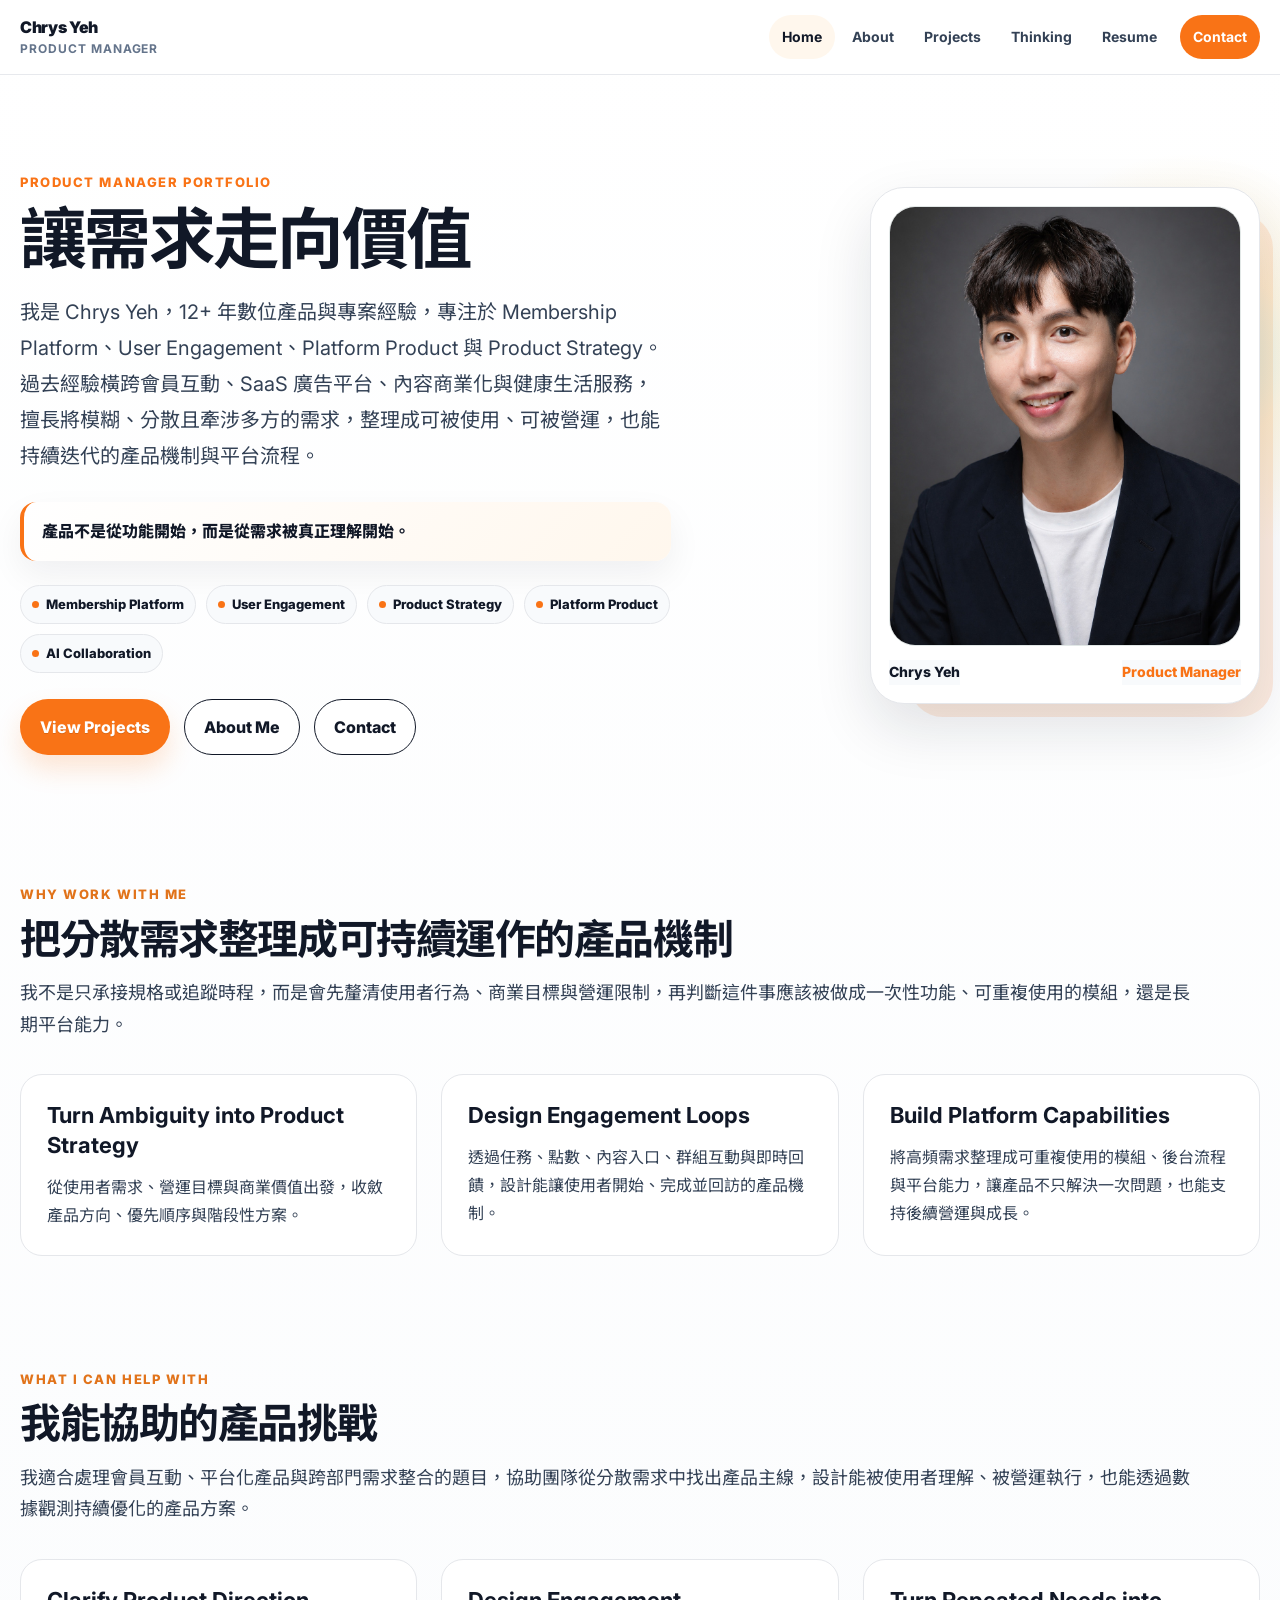
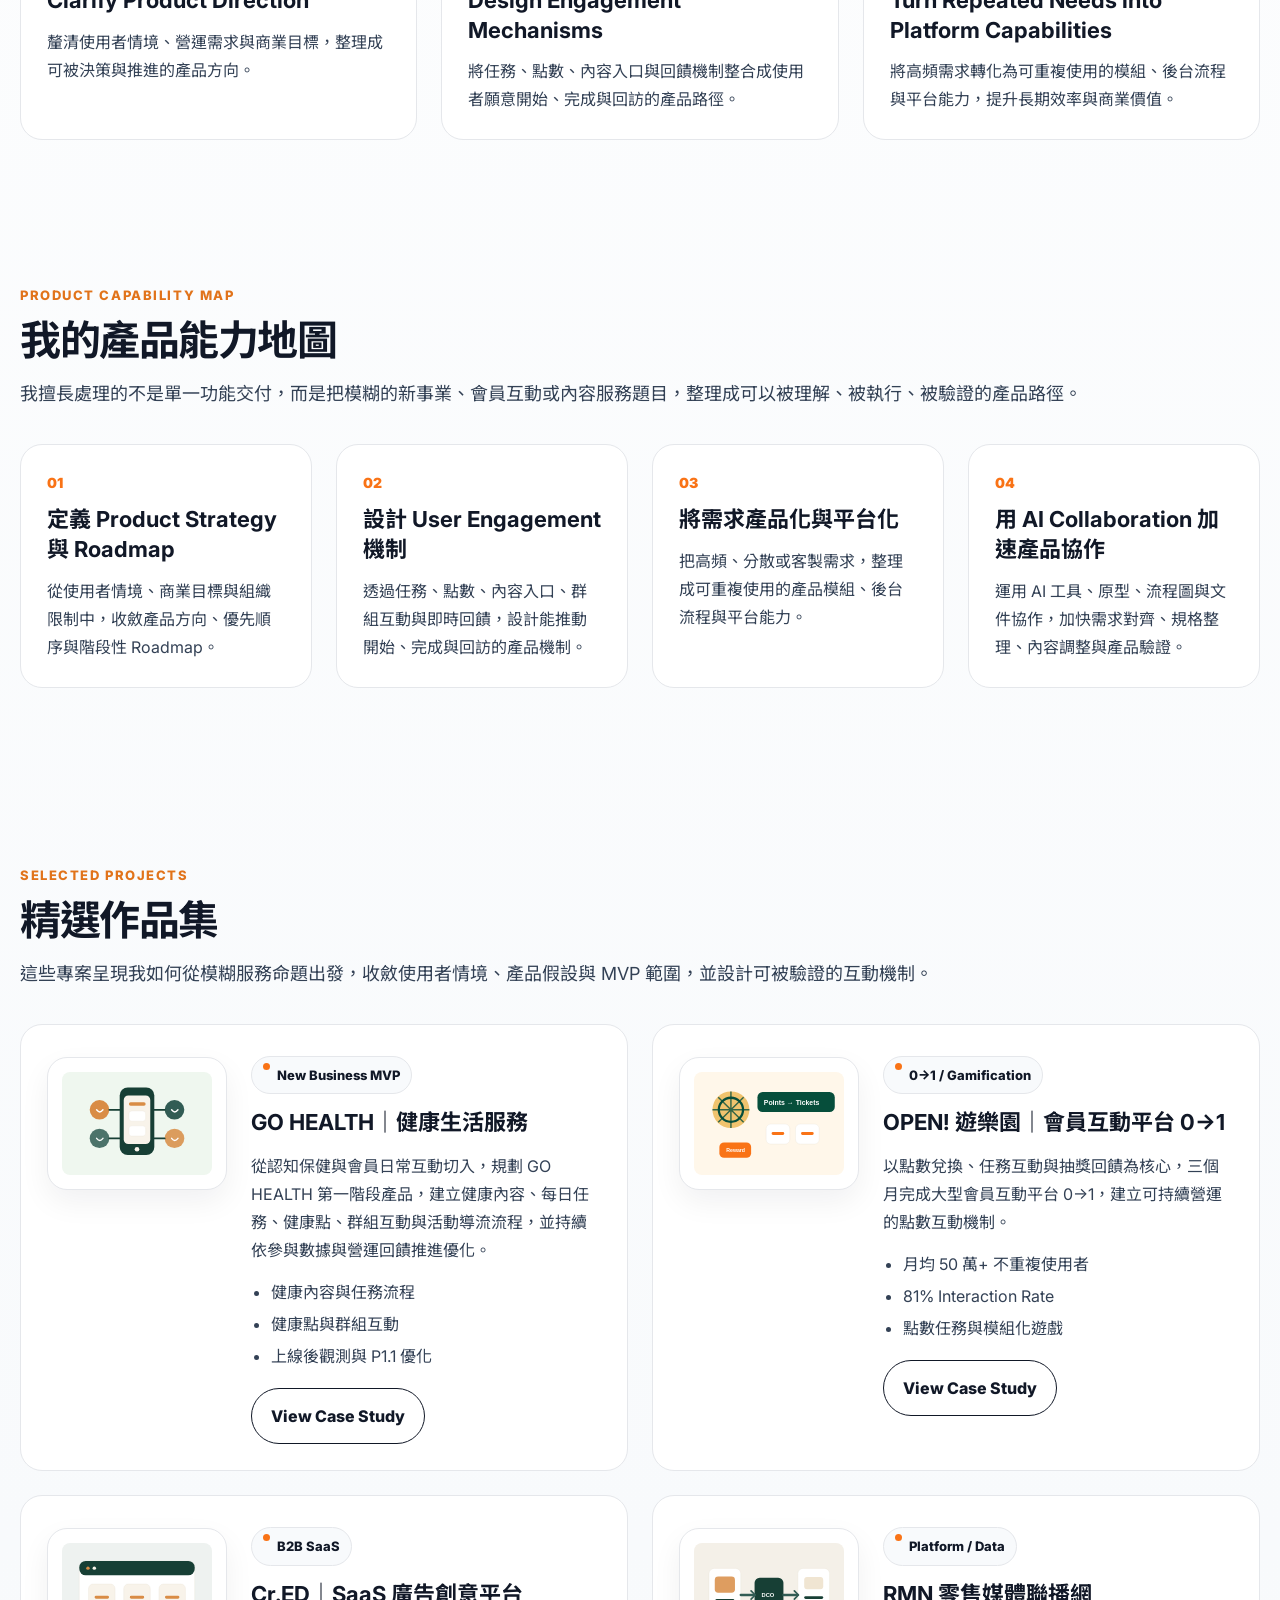
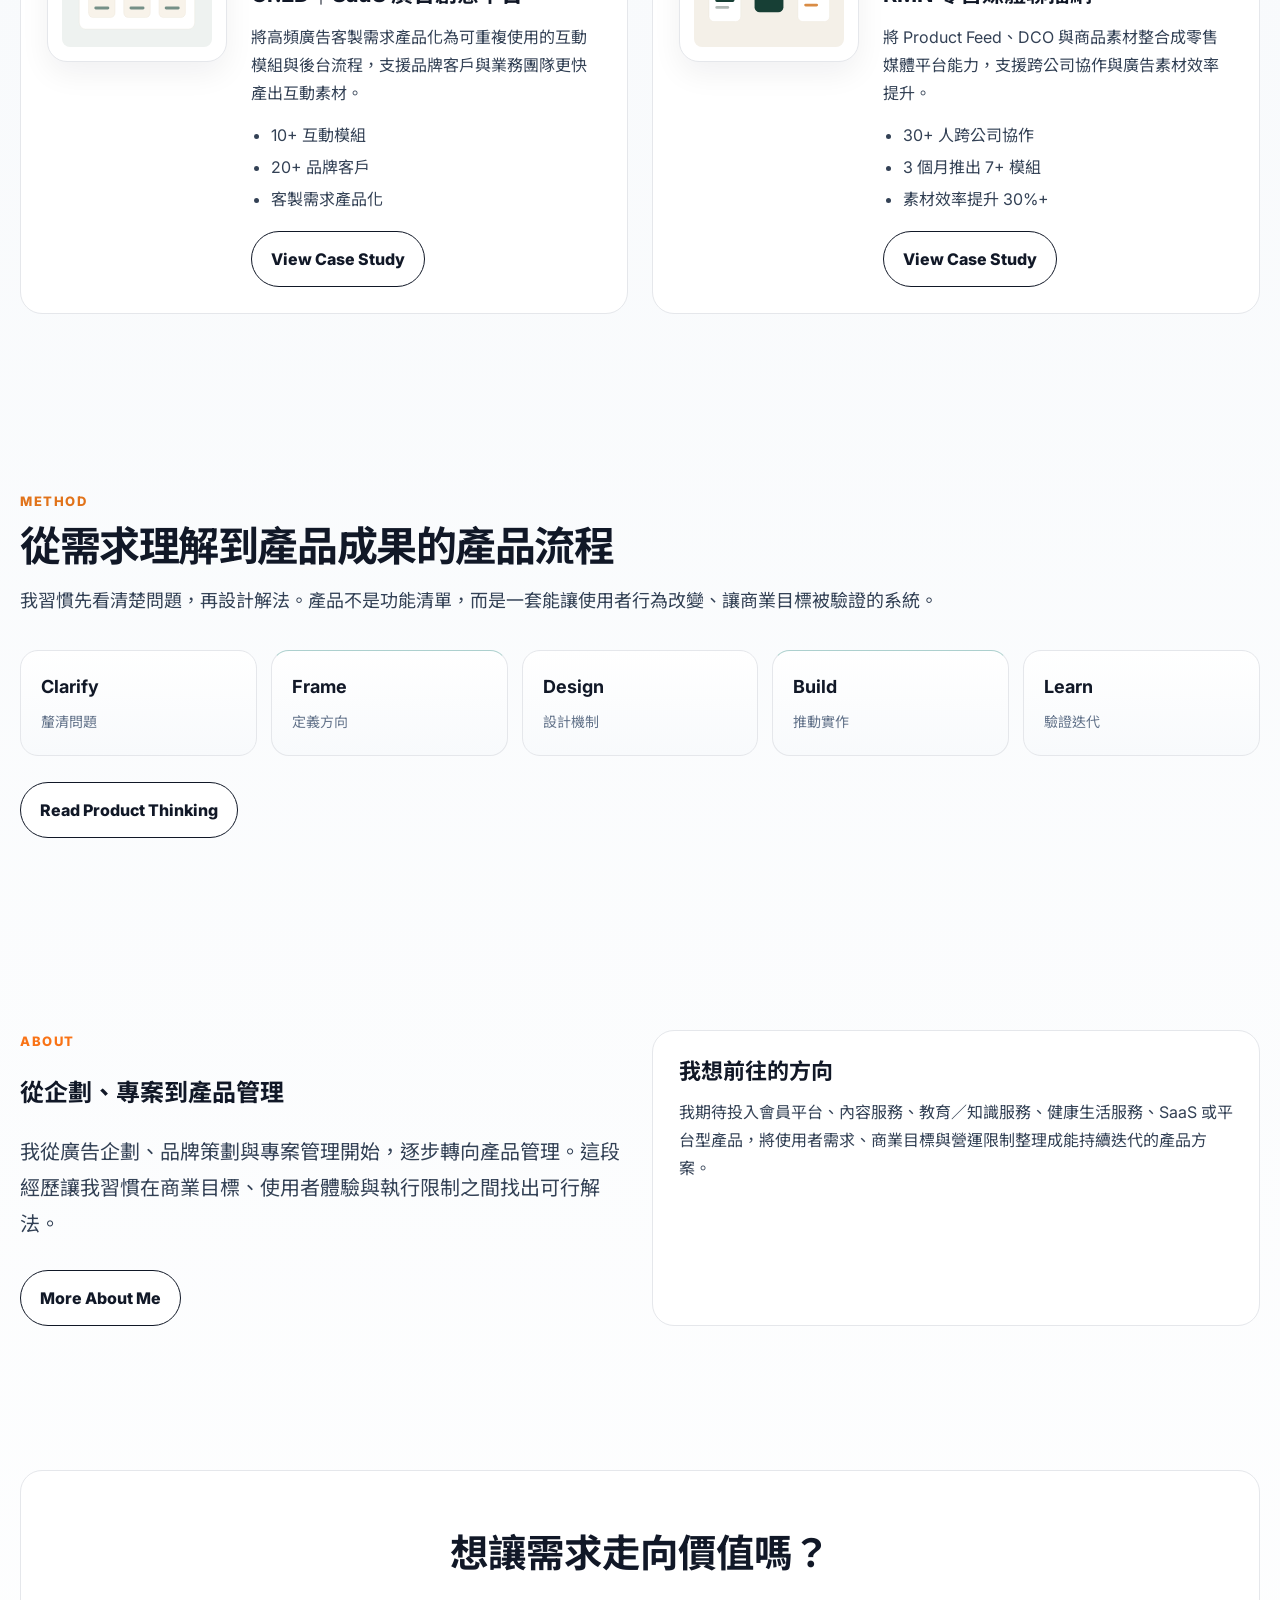
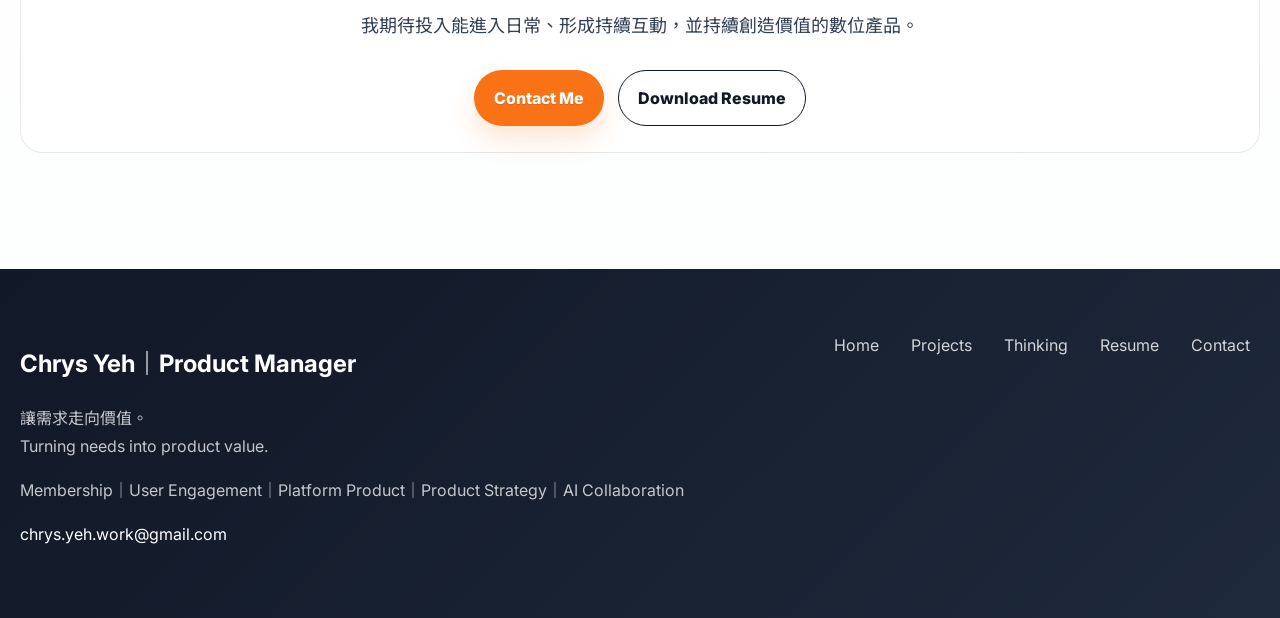
==== commit ba8c8b08: "v12.5" ====
--- a/index.html
+++ b/index.html
@@ -6,14 +6,14 @@
   gtag('js', new Date());
   gtag('config', 'G-VKWQ6BNBV7');
 </script></head><body><header class="header"><div class="container nav"><a class="brand" href="index.html">Chrys Yeh<span>Product Manager</span></a><button class="nav-toggle" aria-label="Open menu">☰</button><nav class="nav-links"><a href="index.html">Home</a><a href="about.html">About</a><a href="projects.html">Projects</a><a href="product-thinking.html">Thinking</a><a href="resume.html">Resume</a><a class="cta" href="contact.html">Contact</a></nav></div></header><main>
-<section class="hero"><div class="container hero-grid"><div class="reveal hero-visual"><figure class="hero-profile-card"><img src="assets/images/chrys-headshot.jpg" alt="Chrys Yeh professional headshot"><figcaption class="profile-caption"><span>Chrys Yeh</span><span>Product Manager</span></figcaption></figure></div><div class="reveal hero-copy"><div class="eyebrow">Product Manager Portfolio</div><h1 class="hero-title-value">讓需求走向價值</h1><p class="lead">我是 Chrys Yeh，12+ 年數位產品與專案經驗，專注於 Membership Platform、User Engagement、Platform Product 與 Product Strategy。過去經驗橫跨會員互動、SaaS 廣告平台、內容商業化與健康生活服務，擅長將分散需求整理成可被使用、可被營運、也能持續迭代的產品能力。</p><p class="hero-belief">產品不是從功能開始，而是從需求被真正理解開始。</p><div class="tags"><span class="tag">Membership Platform</span><span class="tag">User Engagement</span><span class="tag">Product Strategy</span><span class="tag">Platform Product</span><span class="tag">AI Collaboration</span></div><div class="btn-row"><a class="btn primary" href="projects.html">View Projects</a><a class="btn secondary" href="about.html">About Me</a><a class="btn secondary" href="contact.html">Contact</a></div></div></div></section>
-<section class="section compact"><div class="container"><div class="section-title reveal"><div class="eyebrow">Why Work With Me</div><h2>把分散需求整理成可持續迭代的產品能力</h2><p>我不只處理單一功能需求，而是會先釐清使用者行為、商業目標與營運限制，再判斷這件事應該被做成一次性功能、可重複使用的模組，還是長期平台能力。</p></div><div class="grid three"><article class="card reveal"><h3>Turn Needs into Product Strategy</h3><p>從使用者需求、營運目標與商業價值出發，收斂產品方向、優先順序與可驗證的 Roadmap。</p></article><article class="card reveal"><h3>Design Engagement Loops</h3><p>透過任務、點數、內容入口、群組互動與即時回饋，設計能讓使用者開始、完成並回訪的產品機制。</p></article><article class="card reveal"><h3>Build Platform Capabilities</h3><p>將高頻需求整理成可重複使用的模組、後台流程與平台能力，讓產品不只解決一次問題，也能支持後續營運與成長。</p></article></div></div></section>
-<section class="section compact"><div class="container"><div class="section-title reveal"><div class="eyebrow">What I Can Help With</div><h2>我能協助的產品挑戰</h2><p>我適合處理會員互動、平台化產品與跨部門需求整合的題目，協助團隊從分散需求中找出產品主線，設計能被使用者理解、被營運執行、也能透過數據持續優化的產品方案。</p></div><div class="grid three"><article class="card reveal"><h3>Clarify Product Direction</h3><p>釐清使用者情境、營運需求與商業目標，整理成可被決策與推進的產品方向。</p></article><article class="card reveal"><h3>Design Engagement Mechanisms</h3><p>將任務、點數、內容入口與回饋機制整合成使用者願意開始、完成與回訪的產品路徑。</p></article><article class="card reveal"><h3>Turn Repeated Needs into Platform Capabilities</h3><p>將高頻需求轉化為可重複使用的模組、後台流程與平台能力，提升長期效率與商業價值。</p></article></div></div></section>
+<section class="hero"><div class="container hero-grid"><div class="reveal hero-visual"><figure class="hero-profile-card"><img src="assets/images/chrys-headshot.jpg" alt="Chrys Yeh professional headshot"><figcaption class="profile-caption"><span>Chrys Yeh</span><span>Product Manager</span></figcaption></figure></div><div class="reveal hero-copy"><div class="eyebrow">Product Manager Portfolio</div><h1 class="hero-title-value">讓需求走向價值</h1><p class="lead">我是 Chrys Yeh，12+ 年數位產品與專案經驗，專注於 Membership Platform、User Engagement、Platform Product 與 Product Strategy。過去經驗橫跨會員互動、SaaS 廣告平台、內容商業化與健康生活服務，擅長將模糊、分散且牽涉多方的需求，整理成可被使用、可被營運，也能持續迭代的產品機制與平台流程。</p><p class="hero-belief">產品不是從功能開始，而是從需求被真正理解開始。</p><div class="tags"><span class="tag">Membership Platform</span><span class="tag">User Engagement</span><span class="tag">Product Strategy</span><span class="tag">Platform Product</span><span class="tag">AI Collaboration</span></div><div class="btn-row"><a class="btn primary" href="projects.html">View Projects</a><a class="btn secondary" href="about.html">About Me</a><a class="btn secondary" href="contact.html">Contact</a></div></div></div></section>
+<section class="section compact"><div class="container"><div class="section-title reveal"><div class="eyebrow">Why Work With Me</div><h2>把分散需求整理成可持續運作的產品機制</h2><p>我不是只承接規格或追蹤時程，而是會先釐清使用者行為、商業目標與營運限制，再判斷這件事應該被做成一次性功能、可重複使用的模組，還是長期平台能力。</p></div><div class="grid three"><article class="card reveal"><h3>Turn Ambiguity into Product Strategy</h3><p>從使用者需求、營運目標與商業價值出發，收斂產品方向、優先順序與階段性方案。</p></article><article class="card reveal"><h3>Design Engagement Loops</h3><p>透過任務、點數、內容入口、群組互動與即時回饋，設計能讓使用者開始、完成並回訪的產品機制。</p></article><article class="card reveal"><h3>Build Platform Capabilities</h3><p>將高頻需求整理成可重複使用的模組、後台流程與平台能力，讓產品不只解決一次問題，也能支持後續營運與成長。</p></article></div></div></section>
+<section class="section compact"><div class="container"><div class="section-title reveal"><div class="eyebrow">What I Can Help With</div><h2>我能協助的產品挑戰</h2><p>我適合處理會員互動、平台化產品與跨部門需求整合的題目，協助團隊從分散需求中找出產品主線，設計能被使用者理解、被營運執行，也能透過數據觀測持續優化的產品方案。</p></div><div class="grid three"><article class="card reveal"><h3>Clarify Product Direction</h3><p>釐清使用者情境、營運需求與商業目標，整理成可被決策與推進的產品方向。</p></article><article class="card reveal"><h3>Design Engagement Mechanisms</h3><p>將任務、點數、內容入口與回饋機制整合成使用者願意開始、完成與回訪的產品路徑。</p></article><article class="card reveal"><h3>Turn Repeated Needs into Platform Capabilities</h3><p>將高頻需求轉化為可重複使用的模組、後台流程與平台能力，提升長期效率與商業價值。</p></article></div></div></section>
 <section class="section"><div class="container"><div class="section-title reveal"><div class="eyebrow">Product Capability Map</div><h2>我的產品能力地圖</h2><p>我擅長處理的不是單一功能交付，而是把模糊的新事業、會員互動或內容服務題目，整理成可以被理解、被執行、被驗證的產品路徑。</p></div><div class="grid four"><article class="card reveal"><div class="num">01</div><h3>定義 Product Strategy 與 Roadmap</h3><p>從使用者情境、商業目標與組織限制中，收斂產品方向、優先順序與階段性 Roadmap。</p></article><article class="card reveal"><div class="num">02</div><h3>設計 User Engagement 機制</h3><p>透過任務、點數、內容入口、群組互動與即時回饋，設計能推動開始、完成與回訪的產品機制。</p></article><article class="card reveal"><div class="num">03</div><h3>將需求產品化與平台化</h3><p>把高頻、分散或客製需求，整理成可重複使用的產品模組、後台流程與平台能力。</p></article><article class="card reveal"><div class="num">04</div><h3>用 AI Collaboration 加速產品協作</h3><p>運用 AI 工具、原型、流程圖與文件協作，加快需求對齊、規格整理、內容調整與產品驗證。</p></article></div></div></section>
 <section class="section"><div class="container"><div class="section-title reveal"><div class="eyebrow">Selected Projects</div><h2>精選作品集</h2><p>這些專案呈現我如何從模糊服務命題出發，收斂使用者情境、產品假設與 MVP 範圍，並設計可被驗證的互動機制。</p></div><div class="grid two">
-  <article class="card project-card reveal"><img src="assets/images/project-health-mvp.svg" alt="GO HEALTH illustration"><div><span class="tag">New Business MVP</span><h3>GO HEALTH｜健康生活服務</h3><p>從認知保健與會員日常互動切入，規劃 GO HEALTH 第一階段產品，建立健康內容、每日任務、健康點、群組互動與活動導流流程。</p><ul><li>健康內容與任務流程</li><li>健康點與群組互動機制</li><li>P1.1 優化與 Roadmap 規劃</li></ul><p style="margin-top:14px"><a class="btn secondary" href="project-health-mvp.html">View Case Study</a></p></div></article>
-  <article class="card project-card reveal"><img src="assets/images/project-open-playground.svg" alt="OPEN Playground illustration"><div><span class="tag">0→1 / Gamification</span><h3>OPEN! 遊樂園｜會員互動平台 0→1</h3><p>以點數機制、任務設計與即時回饋為核心，三個月完成大型會員互動平台 0→1，上線後每月 50 萬+ 訪客、互動率 81%。</p><ul><li>每月 50 萬+ 訪客</li><li>81% Interaction Rate</li><li>點數任務與遊戲化機制</li></ul><p style="margin-top:14px"><a class="btn secondary" href="project-open-playground.html">View Case Study</a></p></div></article>
-  <article class="card project-card reveal"><img src="assets/images/project-cred.svg" alt="Cr.ED illustration"><div><span class="tag">B2B SaaS</span><h3>Cr.ED｜SaaS 廣告創意平台</h3><p>將高頻廣告客製需求產品化為可重複使用的互動模組與後台流程，支援品牌客戶、代理商與業務團隊更快產出互動素材。</p><ul><li>10+ 互動模組</li><li>20+ 品牌客戶</li><li>客製需求產品化</li></ul><p style="margin-top:14px"><a class="btn secondary" href="project-cred.html">View Case Study</a></p></div></article>
+  <article class="card project-card reveal"><img src="assets/images/project-health-mvp.svg" alt="GO HEALTH illustration"><div><span class="tag">New Business MVP</span><h3>GO HEALTH｜健康生活服務</h3><p>從認知保健與會員日常互動切入，規劃 GO HEALTH 第一階段產品，建立健康內容、每日任務、健康點、群組互動與活動導流流程，並持續依參與數據與營運回饋推進優化。</p><ul><li>健康內容與任務流程</li><li>健康點與群組互動</li><li>上線後觀測與 P1.1 優化</li></ul><p style="margin-top:14px"><a class="btn secondary" href="project-health-mvp.html">View Case Study</a></p></div></article>
+  <article class="card project-card reveal"><img src="assets/images/project-open-playground.svg" alt="OPEN Playground illustration"><div><span class="tag">0→1 / Gamification</span><h3>OPEN! 遊樂園｜會員互動平台 0→1</h3><p>以點數兌換、任務互動與抽獎回饋為核心，三個月完成大型會員互動平台 0→1，建立可持續營運的點數互動機制。</p><ul><li>月均 50 萬+ 不重複使用者</li><li>81% Interaction Rate</li><li>點數任務與模組化遊戲</li></ul><p style="margin-top:14px"><a class="btn secondary" href="project-open-playground.html">View Case Study</a></p></div></article>
+  <article class="card project-card reveal"><img src="assets/images/project-cred.svg" alt="Cr.ED illustration"><div><span class="tag">B2B SaaS</span><h3>Cr.ED｜SaaS 廣告創意平台</h3><p>將高頻廣告客製需求產品化為可重複使用的互動模組與後台流程，支援品牌客戶與業務團隊更快產出互動素材。</p><ul><li>10+ 互動模組</li><li>20+ 品牌客戶</li><li>客製需求產品化</li></ul><p style="margin-top:14px"><a class="btn secondary" href="project-cred.html">View Case Study</a></p></div></article>
   <article class="card project-card reveal"><img src="assets/images/project-rmn.svg" alt="RMN illustration"><div><span class="tag">Platform / Data</span><h3>RMN 零售媒體聯播網</h3><p>將 Product Feed、DCO 與商品素材整合成零售媒體平台能力，支援跨公司協作與廣告素材效率提升。</p><ul><li>30+ 人跨公司協作</li><li>3 個月推出 7+ 模組</li><li>素材效率提升 30%+</li></ul><p style="margin-top:14px"><a class="btn secondary" href="project-rmn.html">View Case Study</a></p></div></article>
 </div></div></section>
 <section class="section"><div class="container"><div class="section-title reveal"><div class="eyebrow">Method</div><h2>從需求理解到產品成果的產品流程</h2><p>我習慣先看清楚問題，再設計解法。產品不是功能清單，而是一套能讓使用者行為改變、讓商業目標被驗證的系統。</p></div><div class="flow reveal"><div class="flow-step"><strong>Clarify</strong><span>釐清問題</span></div><div class="flow-step"><strong>Frame</strong><span>定義方向</span></div><div class="flow-step"><strong>Design</strong><span>設計機制</span></div><div class="flow-step"><strong>Build</strong><span>推動實作</span></div><div class="flow-step"><strong>Learn</strong><span>驗證迭代</span></div></div><p style="margin-top:26px"><a class="btn secondary" href="product-thinking.html">Read Product Thinking</a></p></div></section>
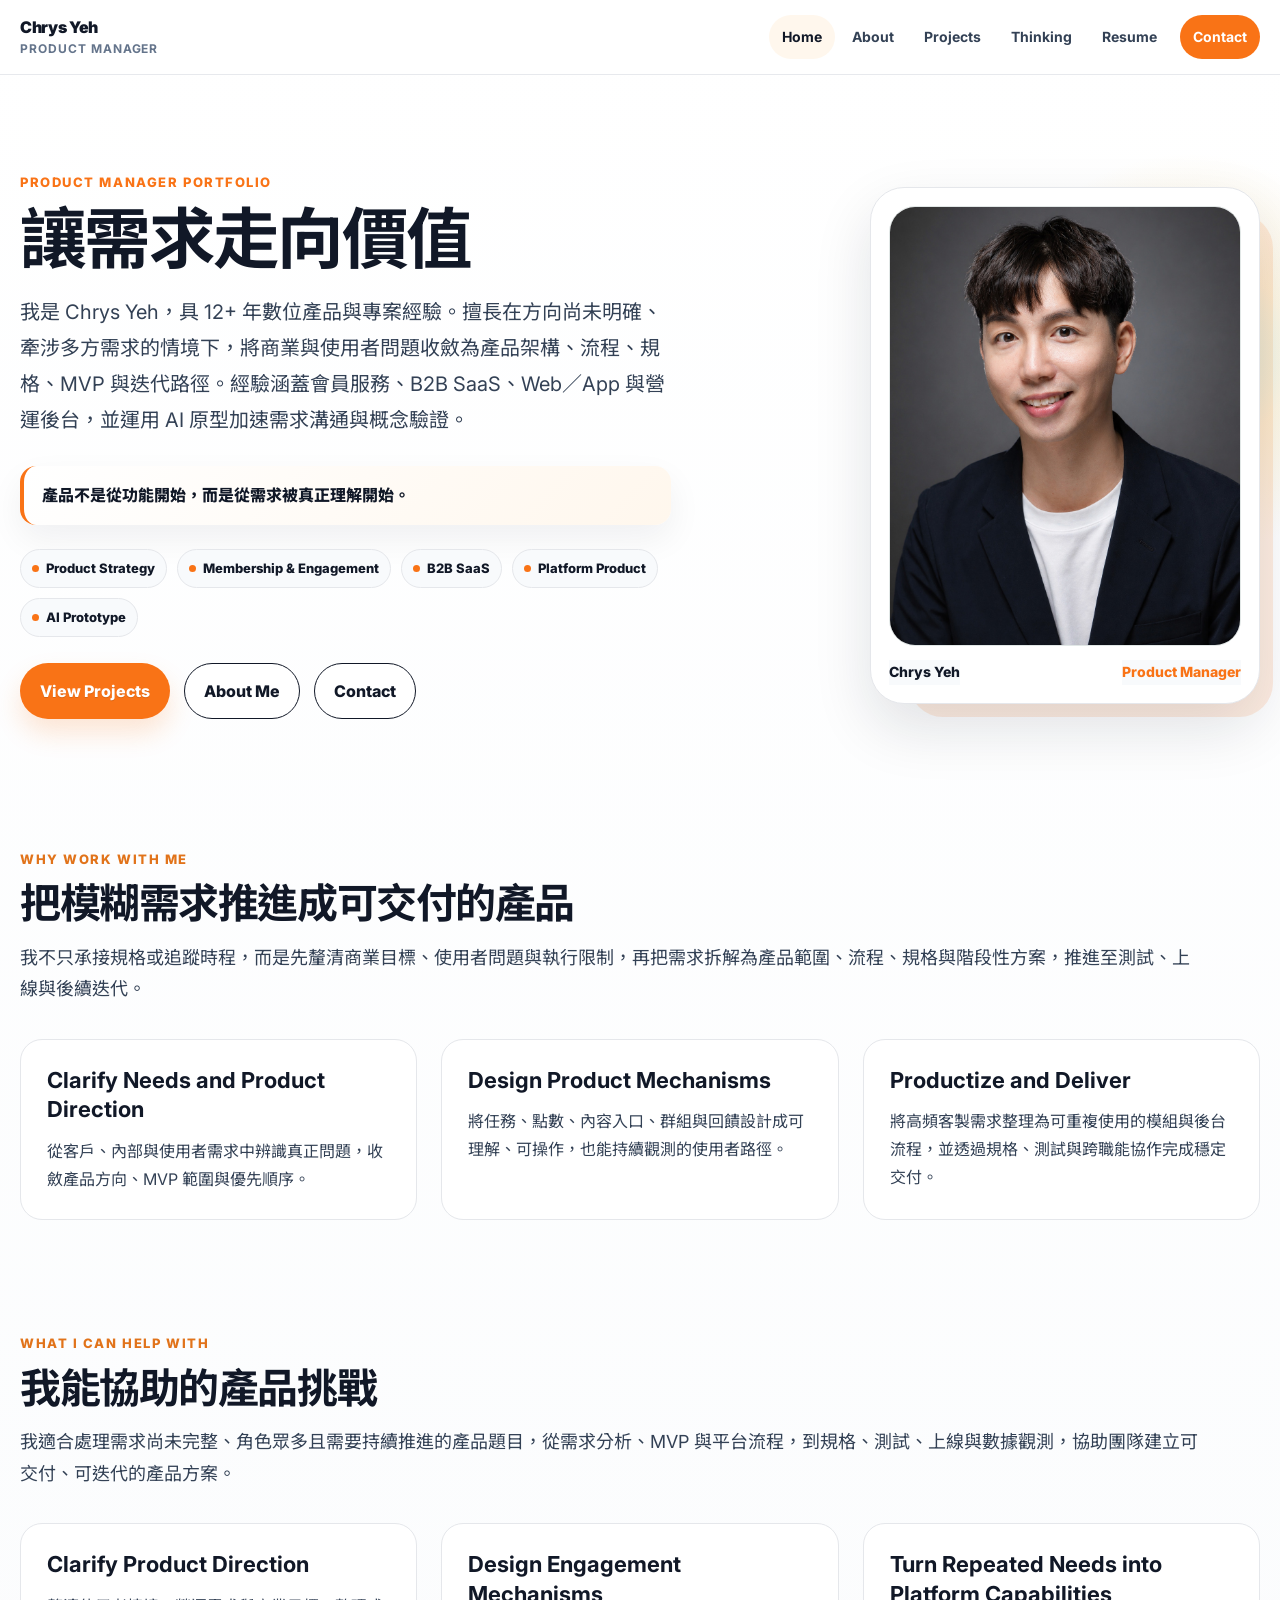
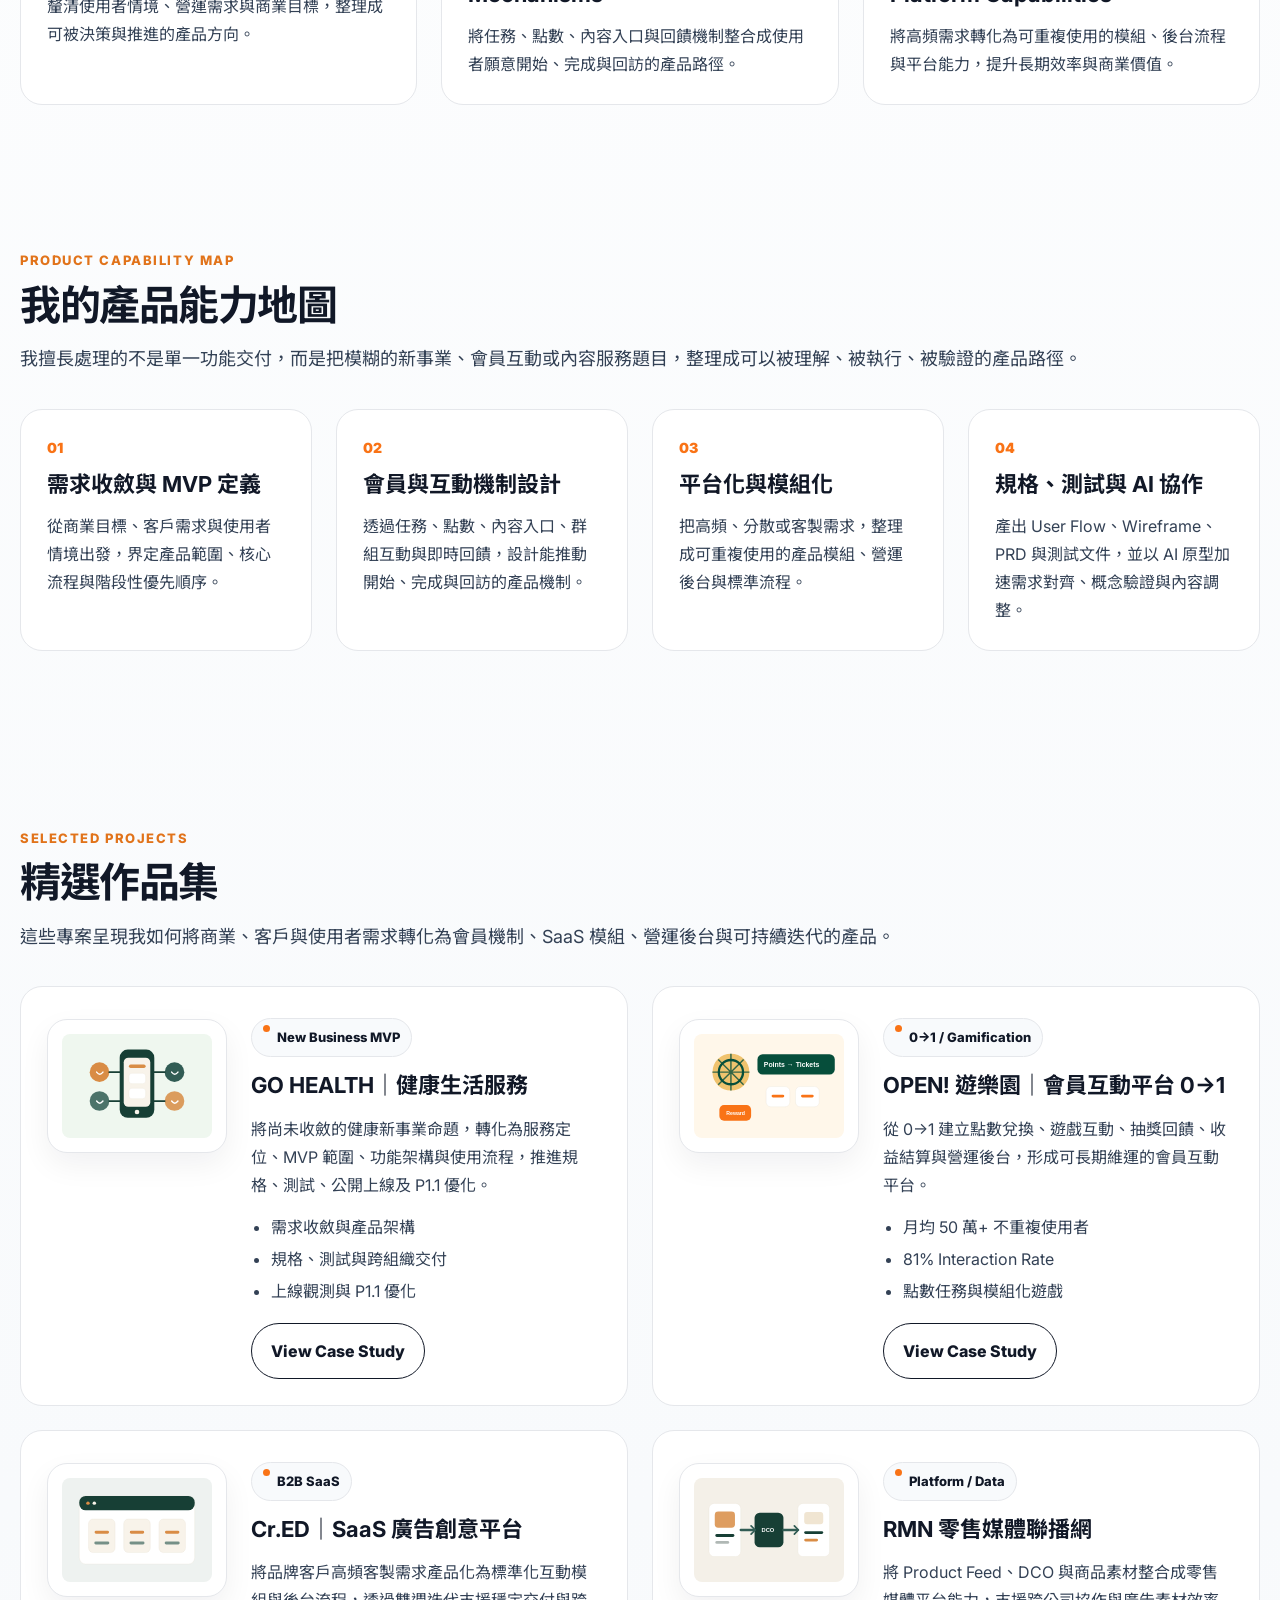
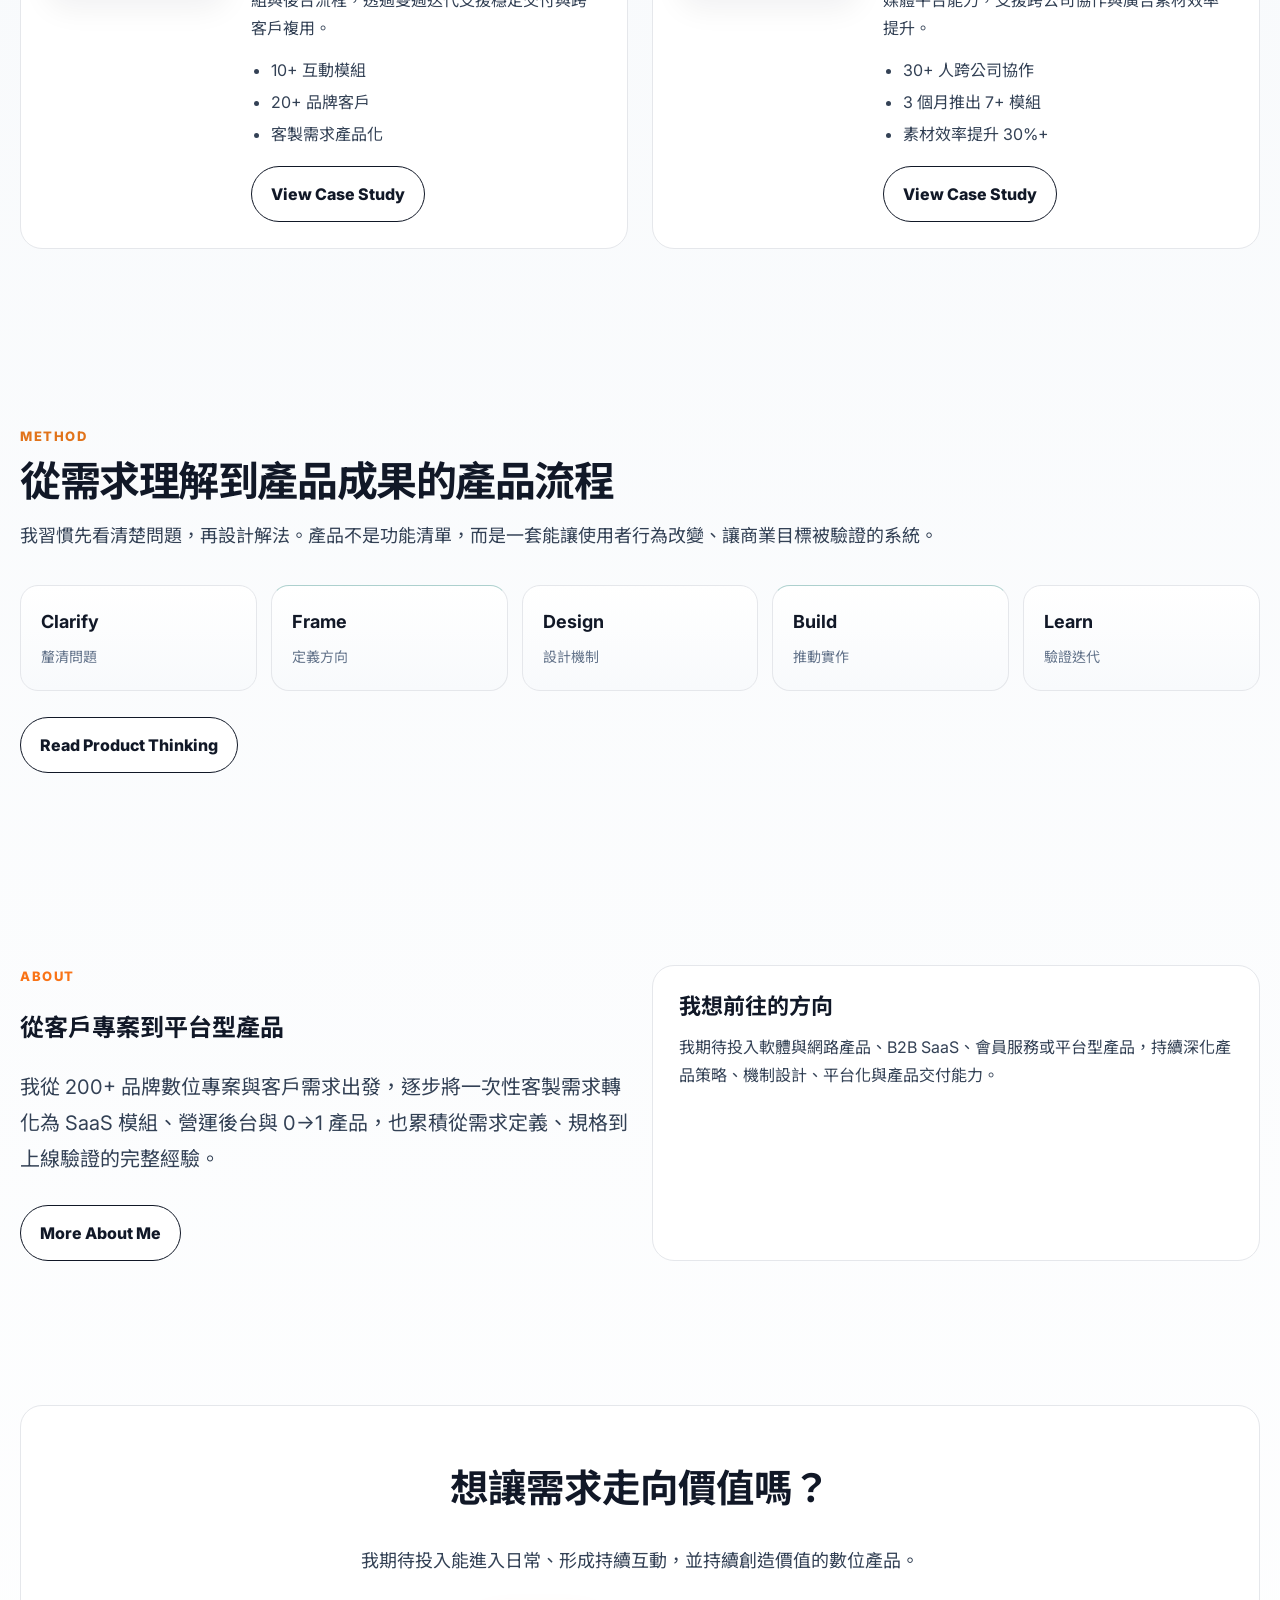
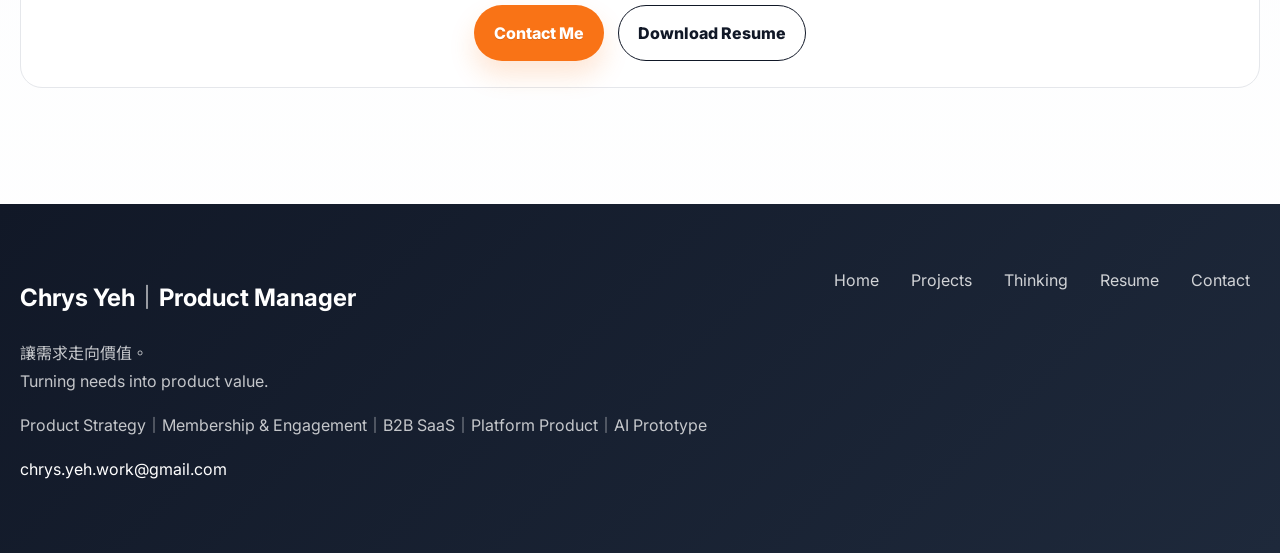
==== commit aea245a4: "v12.6" ====
--- a/index.html
+++ b/index.html
@@ -1,22 +1,23 @@
-<!doctype html><html lang="zh-Hant"><head><meta charset="utf-8"><meta name="viewport" content="width=device-width, initial-scale=1.0"><meta name="robots" content="noindex, nofollow"><title>Chrys Yeh｜Product Manager Portfolio</title><meta name="description" content="Chrys Yeh is a Product Manager focused on product strategy, user engagement, membership growth, platform products, and MVP execution."><link rel="icon" href="assets/images/favicon.svg"><link rel="preconnect" href="https://fonts.googleapis.com"><link rel="preconnect" href="https://fonts.gstatic.com" crossorigin><link href="https://fonts.googleapis.com/css2?family=Inter:wght@400;500;600;700;800;900&family=Noto+Sans+TC:wght@400;500;700;900&display=swap" rel="stylesheet"><link rel="stylesheet" href="assets/css/style.css"><!-- Google tag (gtag.js) -->
-<script async src="https://www.googletagmanager.com/gtag/js?id=G-VKWQ6BNBV7"></script>
+<!DOCTYPE html>
+<html lang="zh-Hant"><head><meta charset="utf-8"/><meta content="width=device-width, initial-scale=1.0" name="viewport"/><meta content="noindex, nofollow" name="robots"/><title>Chrys Yeh｜Product Manager Portfolio</title><meta content="Chrys Yeh is a Product Manager with experience in product strategy, membership engagement, B2B SaaS, platform product, MVP delivery, and AI-assisted prototyping." name="description"/><link href="assets/images/favicon.svg" rel="icon"/><link href="https://fonts.googleapis.com" rel="preconnect"/><link crossorigin="" href="https://fonts.gstatic.com" rel="preconnect"/><link href="https://fonts.googleapis.com/css2?family=Inter:wght@400;500;600;700;800;900&amp;family=Noto+Sans+TC:wght@400;500;700;900&amp;display=swap" rel="stylesheet"/><link href="assets/css/style.css" rel="stylesheet"/><!-- Google tag (gtag.js) -->
+<script async="" src="https://www.googletagmanager.com/gtag/js?id=G-VKWQ6BNBV7"></script>
 <script>
   window.dataLayer = window.dataLayer || [];
   function gtag(){dataLayer.push(arguments);}
   gtag('js', new Date());
   gtag('config', 'G-VKWQ6BNBV7');
-</script></head><body><header class="header"><div class="container nav"><a class="brand" href="index.html">Chrys Yeh<span>Product Manager</span></a><button class="nav-toggle" aria-label="Open menu">☰</button><nav class="nav-links"><a href="index.html">Home</a><a href="about.html">About</a><a href="projects.html">Projects</a><a href="product-thinking.html">Thinking</a><a href="resume.html">Resume</a><a class="cta" href="contact.html">Contact</a></nav></div></header><main>
-<section class="hero"><div class="container hero-grid"><div class="reveal hero-visual"><figure class="hero-profile-card"><img src="assets/images/chrys-headshot.jpg" alt="Chrys Yeh professional headshot"><figcaption class="profile-caption"><span>Chrys Yeh</span><span>Product Manager</span></figcaption></figure></div><div class="reveal hero-copy"><div class="eyebrow">Product Manager Portfolio</div><h1 class="hero-title-value">讓需求走向價值</h1><p class="lead">我是 Chrys Yeh，12+ 年數位產品與專案經驗，專注於 Membership Platform、User Engagement、Platform Product 與 Product Strategy。過去經驗橫跨會員互動、SaaS 廣告平台、內容商業化與健康生活服務，擅長將模糊、分散且牽涉多方的需求，整理成可被使用、可被營運，也能持續迭代的產品機制與平台流程。</p><p class="hero-belief">產品不是從功能開始，而是從需求被真正理解開始。</p><div class="tags"><span class="tag">Membership Platform</span><span class="tag">User Engagement</span><span class="tag">Product Strategy</span><span class="tag">Platform Product</span><span class="tag">AI Collaboration</span></div><div class="btn-row"><a class="btn primary" href="projects.html">View Projects</a><a class="btn secondary" href="about.html">About Me</a><a class="btn secondary" href="contact.html">Contact</a></div></div></div></section>
-<section class="section compact"><div class="container"><div class="section-title reveal"><div class="eyebrow">Why Work With Me</div><h2>把分散需求整理成可持續運作的產品機制</h2><p>我不是只承接規格或追蹤時程，而是會先釐清使用者行為、商業目標與營運限制，再判斷這件事應該被做成一次性功能、可重複使用的模組，還是長期平台能力。</p></div><div class="grid three"><article class="card reveal"><h3>Turn Ambiguity into Product Strategy</h3><p>從使用者需求、營運目標與商業價值出發，收斂產品方向、優先順序與階段性方案。</p></article><article class="card reveal"><h3>Design Engagement Loops</h3><p>透過任務、點數、內容入口、群組互動與即時回饋，設計能讓使用者開始、完成並回訪的產品機制。</p></article><article class="card reveal"><h3>Build Platform Capabilities</h3><p>將高頻需求整理成可重複使用的模組、後台流程與平台能力，讓產品不只解決一次問題，也能支持後續營運與成長。</p></article></div></div></section>
-<section class="section compact"><div class="container"><div class="section-title reveal"><div class="eyebrow">What I Can Help With</div><h2>我能協助的產品挑戰</h2><p>我適合處理會員互動、平台化產品與跨部門需求整合的題目，協助團隊從分散需求中找出產品主線，設計能被使用者理解、被營運執行，也能透過數據觀測持續優化的產品方案。</p></div><div class="grid three"><article class="card reveal"><h3>Clarify Product Direction</h3><p>釐清使用者情境、營運需求與商業目標，整理成可被決策與推進的產品方向。</p></article><article class="card reveal"><h3>Design Engagement Mechanisms</h3><p>將任務、點數、內容入口與回饋機制整合成使用者願意開始、完成與回訪的產品路徑。</p></article><article class="card reveal"><h3>Turn Repeated Needs into Platform Capabilities</h3><p>將高頻需求轉化為可重複使用的模組、後台流程與平台能力，提升長期效率與商業價值。</p></article></div></div></section>
-<section class="section"><div class="container"><div class="section-title reveal"><div class="eyebrow">Product Capability Map</div><h2>我的產品能力地圖</h2><p>我擅長處理的不是單一功能交付，而是把模糊的新事業、會員互動或內容服務題目，整理成可以被理解、被執行、被驗證的產品路徑。</p></div><div class="grid four"><article class="card reveal"><div class="num">01</div><h3>定義 Product Strategy 與 Roadmap</h3><p>從使用者情境、商業目標與組織限制中，收斂產品方向、優先順序與階段性 Roadmap。</p></article><article class="card reveal"><div class="num">02</div><h3>設計 User Engagement 機制</h3><p>透過任務、點數、內容入口、群組互動與即時回饋，設計能推動開始、完成與回訪的產品機制。</p></article><article class="card reveal"><div class="num">03</div><h3>將需求產品化與平台化</h3><p>把高頻、分散或客製需求，整理成可重複使用的產品模組、後台流程與平台能力。</p></article><article class="card reveal"><div class="num">04</div><h3>用 AI Collaboration 加速產品協作</h3><p>運用 AI 工具、原型、流程圖與文件協作，加快需求對齊、規格整理、內容調整與產品驗證。</p></article></div></div></section>
-<section class="section"><div class="container"><div class="section-title reveal"><div class="eyebrow">Selected Projects</div><h2>精選作品集</h2><p>這些專案呈現我如何從模糊服務命題出發，收斂使用者情境、產品假設與 MVP 範圍，並設計可被驗證的互動機制。</p></div><div class="grid two">
-  <article class="card project-card reveal"><img src="assets/images/project-health-mvp.svg" alt="GO HEALTH illustration"><div><span class="tag">New Business MVP</span><h3>GO HEALTH｜健康生活服務</h3><p>從認知保健與會員日常互動切入，規劃 GO HEALTH 第一階段產品，建立健康內容、每日任務、健康點、群組互動與活動導流流程，並持續依參與數據與營運回饋推進優化。</p><ul><li>健康內容與任務流程</li><li>健康點與群組互動</li><li>上線後觀測與 P1.1 優化</li></ul><p style="margin-top:14px"><a class="btn secondary" href="project-health-mvp.html">View Case Study</a></p></div></article>
-  <article class="card project-card reveal"><img src="assets/images/project-open-playground.svg" alt="OPEN Playground illustration"><div><span class="tag">0→1 / Gamification</span><h3>OPEN! 遊樂園｜會員互動平台 0→1</h3><p>以點數兌換、任務互動與抽獎回饋為核心，三個月完成大型會員互動平台 0→1，建立可持續營運的點數互動機制。</p><ul><li>月均 50 萬+ 不重複使用者</li><li>81% Interaction Rate</li><li>點數任務與模組化遊戲</li></ul><p style="margin-top:14px"><a class="btn secondary" href="project-open-playground.html">View Case Study</a></p></div></article>
-  <article class="card project-card reveal"><img src="assets/images/project-cred.svg" alt="Cr.ED illustration"><div><span class="tag">B2B SaaS</span><h3>Cr.ED｜SaaS 廣告創意平台</h3><p>將高頻廣告客製需求產品化為可重複使用的互動模組與後台流程，支援品牌客戶與業務團隊更快產出互動素材。</p><ul><li>10+ 互動模組</li><li>20+ 品牌客戶</li><li>客製需求產品化</li></ul><p style="margin-top:14px"><a class="btn secondary" href="project-cred.html">View Case Study</a></p></div></article>
-  <article class="card project-card reveal"><img src="assets/images/project-rmn.svg" alt="RMN illustration"><div><span class="tag">Platform / Data</span><h3>RMN 零售媒體聯播網</h3><p>將 Product Feed、DCO 與商品素材整合成零售媒體平台能力，支援跨公司協作與廣告素材效率提升。</p><ul><li>30+ 人跨公司協作</li><li>3 個月推出 7+ 模組</li><li>素材效率提升 30%+</li></ul><p style="margin-top:14px"><a class="btn secondary" href="project-rmn.html">View Case Study</a></p></div></article>
+</script></head><body><header class="header"><div class="container nav"><a class="brand" href="index.html">Chrys Yeh<span>Product Manager</span></a><button aria-label="Open menu" class="nav-toggle">☰</button><nav class="nav-links"><a href="index.html">Home</a><a href="about.html">About</a><a href="projects.html">Projects</a><a href="product-thinking.html">Thinking</a><a href="resume.html">Resume</a><a class="cta" href="contact.html">Contact</a></nav></div></header><main>
+<section class="hero"><div class="container hero-grid"><div class="reveal hero-visual"><figure class="hero-profile-card"><img alt="Chrys Yeh professional headshot" src="assets/images/chrys-headshot.jpg"/><figcaption class="profile-caption"><span>Chrys Yeh</span><span>Product Manager</span></figcaption></figure></div><div class="reveal hero-copy"><div class="eyebrow">Product Manager Portfolio</div><h1 class="hero-title-value">讓需求走向價值</h1><p class="lead">我是 Chrys Yeh，具 12+ 年數位產品與專案經驗。擅長在方向尚未明確、牽涉多方需求的情境下，將商業與使用者問題收斂為產品架構、流程、規格、MVP 與迭代路徑。經驗涵蓋會員服務、B2B SaaS、Web／App 與營運後台，並運用 AI 原型加速需求溝通與概念驗證。</p><p class="hero-belief">產品不是從功能開始，而是從需求被真正理解開始。</p><div class="tags"><span class="tag">Product Strategy</span><span class="tag">Membership &amp; Engagement</span><span class="tag">B2B SaaS</span><span class="tag">Platform Product</span><span class="tag">AI Prototype</span></div><div class="btn-row"><a class="btn primary" href="projects.html">View Projects</a><a class="btn secondary" href="about.html">About Me</a><a class="btn secondary" href="contact.html">Contact</a></div></div></div></section>
+<section class="section compact"><div class="container"><div class="section-title reveal"><div class="eyebrow">Why Work With Me</div><h2>把模糊需求推進成可交付的產品</h2><p>我不只承接規格或追蹤時程，而是先釐清商業目標、使用者問題與執行限制，再把需求拆解為產品範圍、流程、規格與階段性方案，推進至測試、上線與後續迭代。</p></div><div class="grid three"><article class="card reveal"><h3>Clarify Needs and Product Direction</h3><p>從客戶、內部與使用者需求中辨識真正問題，收斂產品方向、MVP 範圍與優先順序。</p></article><article class="card reveal"><h3>Design Product Mechanisms</h3><p>將任務、點數、內容入口、群組與回饋設計成可理解、可操作，也能持續觀測的使用者路徑。</p></article><article class="card reveal"><h3>Productize and Deliver</h3><p>將高頻客製需求整理為可重複使用的模組與後台流程，並透過規格、測試與跨職能協作完成穩定交付。</p></article></div></div></section>
+<section class="section compact"><div class="container"><div class="section-title reveal"><div class="eyebrow">What I Can Help With</div><h2>我能協助的產品挑戰</h2><p>我適合處理需求尚未完整、角色眾多且需要持續推進的產品題目，從需求分析、MVP 與平台流程，到規格、測試、上線與數據觀測，協助團隊建立可交付、可迭代的產品方案。</p></div><div class="grid three"><article class="card reveal"><h3>Clarify Product Direction</h3><p>釐清使用者情境、營運需求與商業目標，整理成可被決策與推進的產品方向。</p></article><article class="card reveal"><h3>Design Engagement Mechanisms</h3><p>將任務、點數、內容入口與回饋機制整合成使用者願意開始、完成與回訪的產品路徑。</p></article><article class="card reveal"><h3>Turn Repeated Needs into Platform Capabilities</h3><p>將高頻需求轉化為可重複使用的模組、後台流程與平台能力，提升長期效率與商業價值。</p></article></div></div></section>
+<section class="section"><div class="container"><div class="section-title reveal"><div class="eyebrow">Product Capability Map</div><h2>我的產品能力地圖</h2><p>我擅長處理的不是單一功能交付，而是把模糊的新事業、會員互動或內容服務題目，整理成可以被理解、被執行、被驗證的產品路徑。</p></div><div class="grid four"><article class="card reveal"><div class="num">01</div><h3>需求收斂與 MVP 定義</h3><p>從商業目標、客戶需求與使用者情境出發，界定產品範圍、核心流程與階段性優先順序。</p></article><article class="card reveal"><div class="num">02</div><h3>會員與互動機制設計</h3><p>透過任務、點數、內容入口、群組互動與即時回饋，設計能推動開始、完成與回訪的產品機制。</p></article><article class="card reveal"><div class="num">03</div><h3>平台化與模組化</h3><p>把高頻、分散或客製需求，整理成可重複使用的產品模組、營運後台與標準流程。</p></article><article class="card reveal"><div class="num">04</div><h3>規格、測試與 AI 協作</h3><p>產出 User Flow、Wireframe、PRD 與測試文件，並以 AI 原型加速需求對齊、概念驗證與內容調整。</p></article></div></div></section>
+<section class="section"><div class="container"><div class="section-title reveal"><div class="eyebrow">Selected Projects</div><h2>精選作品集</h2><p>這些專案呈現我如何將商業、客戶與使用者需求轉化為會員機制、SaaS 模組、營運後台與可持續迭代的產品。</p></div><div class="grid two">
+<article class="card project-card reveal"><img alt="GO HEALTH illustration" src="assets/images/project-health-mvp.svg"/><div><span class="tag">New Business MVP</span><h3>GO HEALTH｜健康生活服務</h3><p>將尚未收斂的健康新事業命題，轉化為服務定位、MVP 範圍、功能架構與使用流程，推進規格、測試、公開上線及 P1.1 優化。</p><ul><li>需求收斂與產品架構</li><li>規格、測試與跨組織交付</li><li>上線觀測與 P1.1 優化</li></ul><p style="margin-top:14px"><a class="btn secondary" href="project-health-mvp.html">View Case Study</a></p></div></article>
+<article class="card project-card reveal"><img alt="OPEN Playground illustration" src="assets/images/project-open-playground.svg"/><div><span class="tag">0→1 / Gamification</span><h3>OPEN! 遊樂園｜會員互動平台 0→1</h3><p>從 0→1 建立點數兌換、遊戲互動、抽獎回饋、收益結算與營運後台，形成可長期維運的會員互動平台。</p><ul><li>月均 50 萬+ 不重複使用者</li><li>81% Interaction Rate</li><li>點數任務與模組化遊戲</li></ul><p style="margin-top:14px"><a class="btn secondary" href="project-open-playground.html">View Case Study</a></p></div></article>
+<article class="card project-card reveal"><img alt="Cr.ED illustration" src="assets/images/project-cred.svg"/><div><span class="tag">B2B SaaS</span><h3>Cr.ED｜SaaS 廣告創意平台</h3><p>將品牌客戶高頻客製需求產品化為標準化互動模組與後台流程，透過雙週迭代支援穩定交付與跨客戶複用。</p><ul><li>10+ 互動模組</li><li>20+ 品牌客戶</li><li>客製需求產品化</li></ul><p style="margin-top:14px"><a class="btn secondary" href="project-cred.html">View Case Study</a></p></div></article>
+<article class="card project-card reveal"><img alt="RMN illustration" src="assets/images/project-rmn.svg"/><div><span class="tag">Platform / Data</span><h3>RMN 零售媒體聯播網</h3><p>將 Product Feed、DCO 與商品素材整合成零售媒體平台能力，支援跨公司協作與廣告素材效率提升。</p><ul><li>30+ 人跨公司協作</li><li>3 個月推出 7+ 模組</li><li>素材效率提升 30%+</li></ul><p style="margin-top:14px"><a class="btn secondary" href="project-rmn.html">View Case Study</a></p></div></article>
 </div></div></section>
 <section class="section"><div class="container"><div class="section-title reveal"><div class="eyebrow">Method</div><h2>從需求理解到產品成果的產品流程</h2><p>我習慣先看清楚問題，再設計解法。產品不是功能清單，而是一套能讓使用者行為改變、讓商業目標被驗證的系統。</p></div><div class="flow reveal"><div class="flow-step"><strong>Clarify</strong><span>釐清問題</span></div><div class="flow-step"><strong>Frame</strong><span>定義方向</span></div><div class="flow-step"><strong>Design</strong><span>設計機制</span></div><div class="flow-step"><strong>Build</strong><span>推動實作</span></div><div class="flow-step"><strong>Learn</strong><span>驗證迭代</span></div></div><p style="margin-top:26px"><a class="btn secondary" href="product-thinking.html">Read Product Thinking</a></p></div></section>
-<section class="section"><div class="container grid two"><div class="reveal"><div class="eyebrow">About</div><h2>從企劃、專案到產品管理</h2><p class="lead">我從廣告企劃、品牌策劃與專案管理開始，逐步轉向產品管理。這段經歷讓我習慣在商業目標、使用者體驗與執行限制之間找出可行解法。</p><a class="btn secondary" href="about.html">More About Me</a></div><div class="card reveal"><h3>我想前往的方向</h3><p>我期待投入會員平台、內容服務、教育／知識服務、健康生活服務、SaaS 或平台型產品，將使用者需求、商業目標與營運限制整理成能持續迭代的產品方案。</p></div></div></section>
+<section class="section"><div class="container grid two"><div class="reveal"><div class="eyebrow">About</div><h2>從客戶專案到平台型產品</h2><p class="lead">我從 200+ 品牌數位專案與客戶需求出發，逐步將一次性客製需求轉化為 SaaS 模組、營運後台與 0→1 產品，也累積從需求定義、規格到上線驗證的完整經驗。</p><a class="btn secondary" href="about.html">More About Me</a></div><div class="card reveal"><h3>我想前往的方向</h3><p>我期待投入軟體與網路產品、B2B SaaS、會員服務或平台型產品，持續深化產品策略、機制設計、平台化與產品交付能力。</p></div></div></section>
 <section class="section compact"><div class="container"><div class="card reveal" style="text-align:center"><h2>想讓需求走向價值嗎？</h2><p class="muted">我期待投入能進入日常、形成持續互動，並持續創造價值的數位產品。</p><div class="btn-row" style="justify-content:center"><a class="btn primary" href="contact.html">Contact Me</a><a class="btn secondary" href="assets/files/chrys-yeh-resume.pdf">Download Resume</a></div></div></div></section>
-</main><footer class="footer"><div class="container footer-grid"><div><h2>Chrys Yeh｜Product Manager</h2><p>讓需求走向價值。<br>Turning needs into product value.</p><p>Membership｜User Engagement｜Platform Product｜Product Strategy｜AI Collaboration</p><p><a href="mailto:chrys.yeh.work@gmail.com">chrys.yeh.work@gmail.com</a></p></div><div class="footer-links"><a href="index.html">Home</a><a href="projects.html">Projects</a><a href="product-thinking.html">Thinking</a><a href="resume.html">Resume</a><a href="contact.html">Contact</a></div></div></footer><button class="back-top" aria-label="Back to top">↑</button><script src="assets/js/script.js"></script></body></html>+</main><footer class="footer"><div class="container footer-grid"><div><h2>Chrys Yeh｜Product Manager</h2><p>讓需求走向價值。<br/>Turning needs into product value.</p><p>Product Strategy｜Membership &amp; Engagement｜B2B SaaS｜Platform Product｜AI Prototype</p><p><a href="mailto:chrys.yeh.work@gmail.com">chrys.yeh.work@gmail.com</a></p></div><div class="footer-links"><a href="index.html">Home</a><a href="projects.html">Projects</a><a href="product-thinking.html">Thinking</a><a href="resume.html">Resume</a><a href="contact.html">Contact</a></div></div></footer><button aria-label="Back to top" class="back-top">↑</button><script src="assets/js/script.js"></script></body></html>
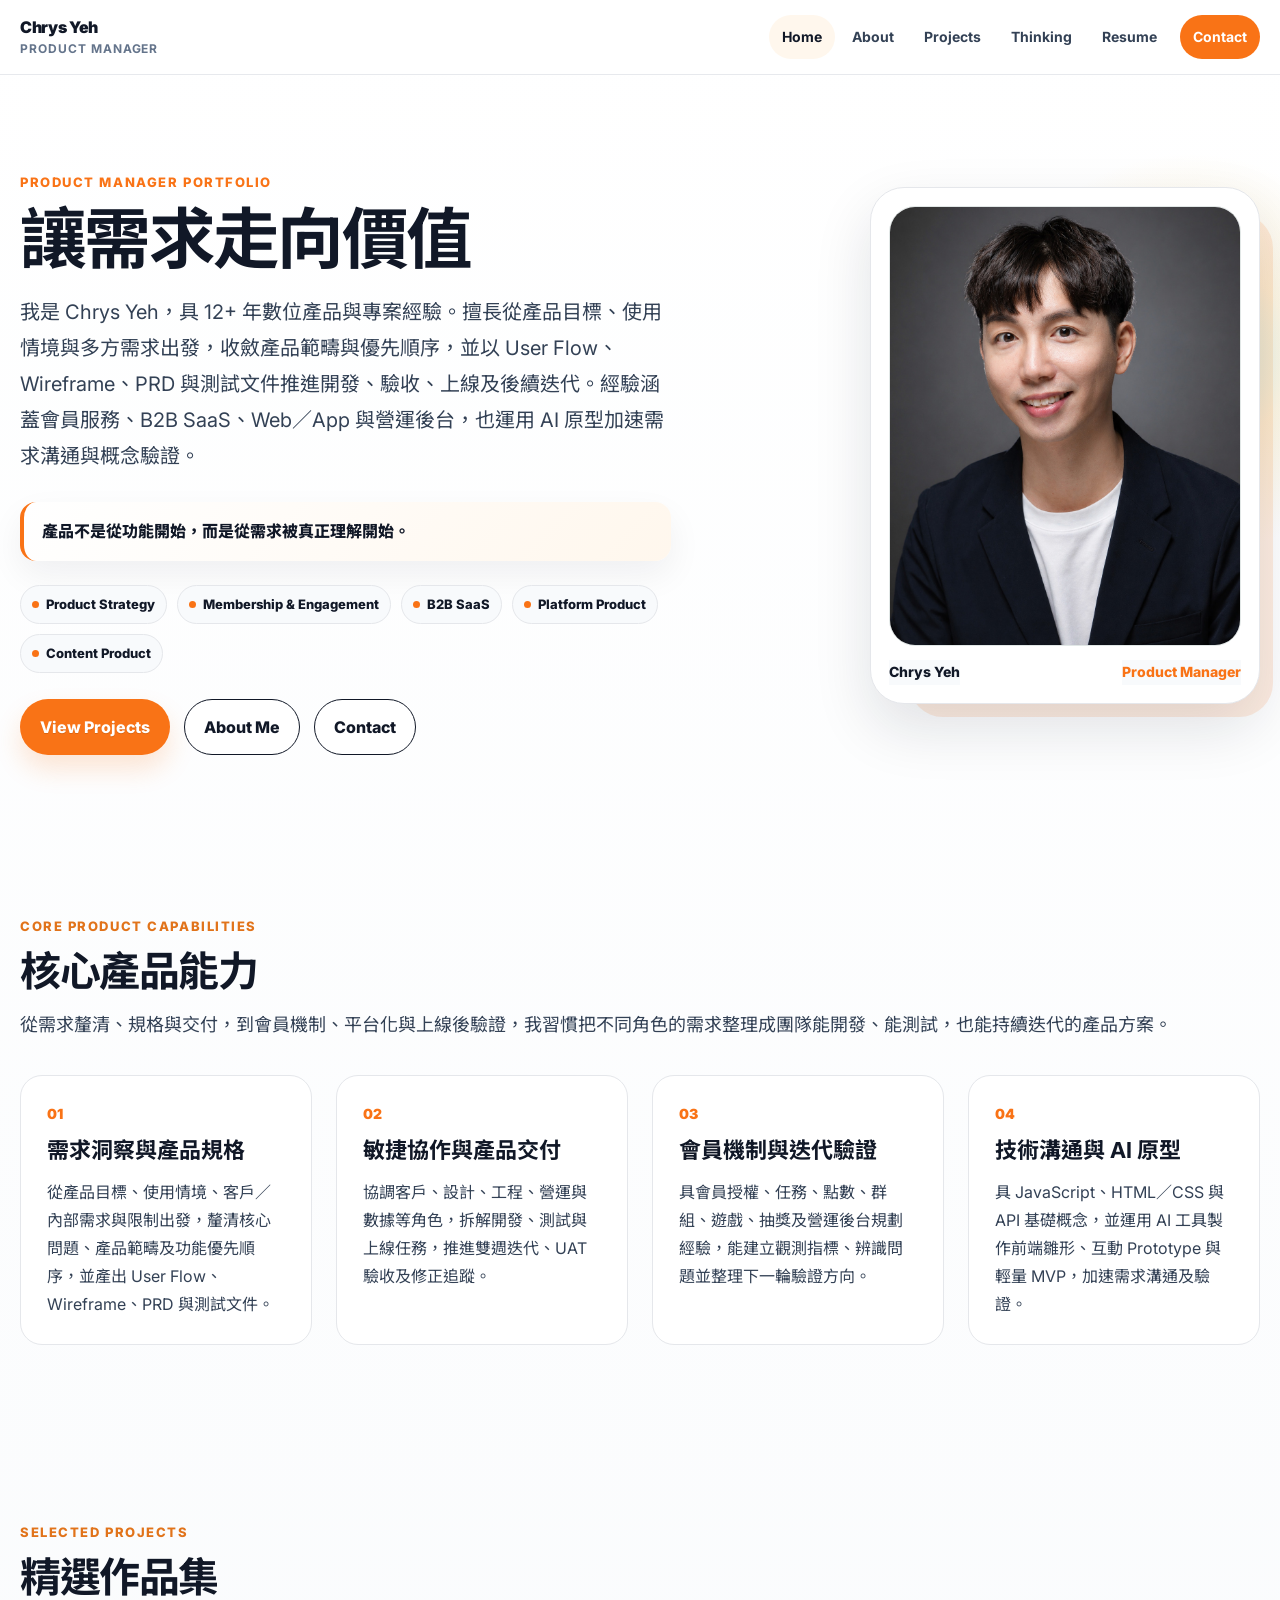
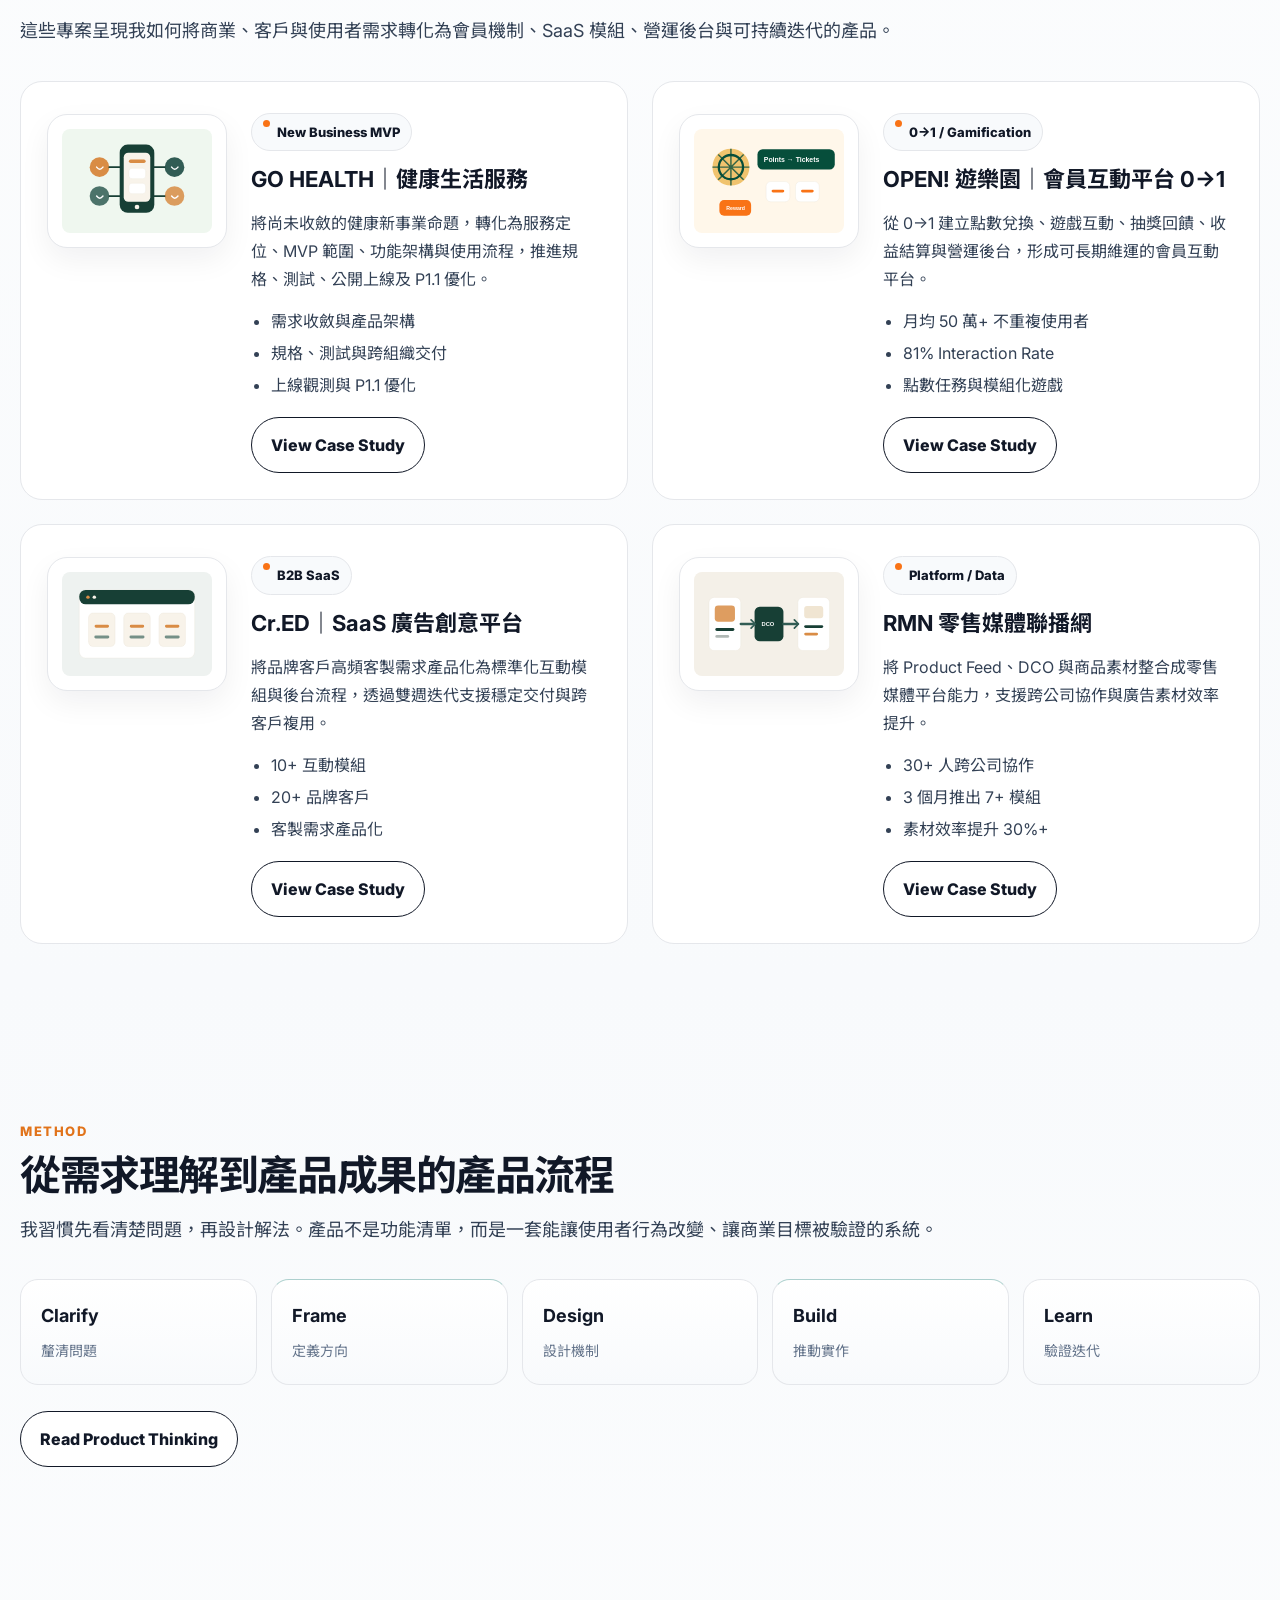
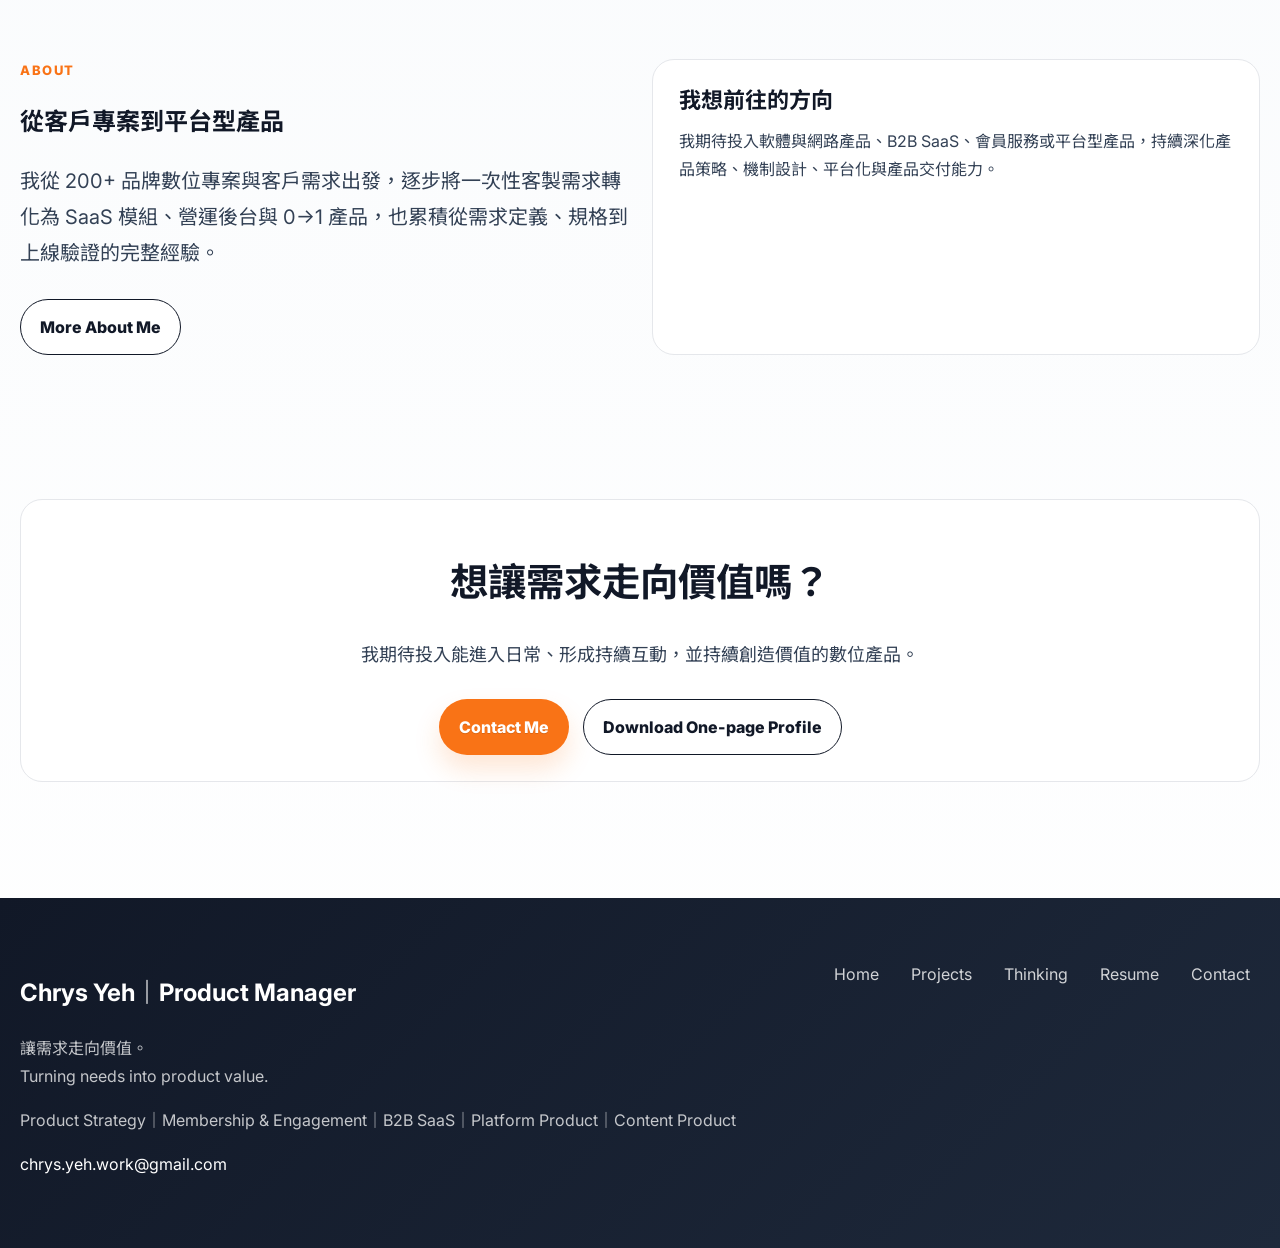
==== commit 45ec38cb: "v13" ====
--- a/index.html
+++ b/index.html
@@ -1,5 +1,5 @@
 <!DOCTYPE html>
-<html lang="zh-Hant"><head><meta charset="utf-8"/><meta content="width=device-width, initial-scale=1.0" name="viewport"/><meta content="noindex, nofollow" name="robots"/><title>Chrys Yeh｜Product Manager Portfolio</title><meta content="Chrys Yeh is a Product Manager with experience in product strategy, membership engagement, B2B SaaS, platform product, MVP delivery, and AI-assisted prototyping." name="description"/><link href="assets/images/favicon.svg" rel="icon"/><link href="https://fonts.googleapis.com" rel="preconnect"/><link crossorigin="" href="https://fonts.gstatic.com" rel="preconnect"/><link href="https://fonts.googleapis.com/css2?family=Inter:wght@400;500;600;700;800;900&amp;family=Noto+Sans+TC:wght@400;500;700;900&amp;display=swap" rel="stylesheet"/><link href="assets/css/style.css" rel="stylesheet"/><!-- Google tag (gtag.js) -->
+<html lang="zh-Hant"><head><meta charset="utf-8"/><meta content="width=device-width, initial-scale=1.0" name="viewport"/><meta content="noindex, nofollow" name="robots"/><title>Chrys Yeh｜Product Manager Portfolio</title><meta content="12+ 年數位產品與專案經驗，專長涵蓋需求規格、會員互動、B2B SaaS、平台化產品與 0→1 MVP。" name="description"/><link href="https://chrys-yeh-portfolio.netlify.app/" rel="canonical"/><meta content="website" property="og:type"/><meta content="Chrys Yeh｜Product Manager Portfolio" property="og:title"/><meta content="12+ 年數位產品與專案經驗，專長涵蓋需求規格、會員互動、B2B SaaS、平台化產品與 0→1 MVP。" property="og:description"/><meta content="https://chrys-yeh-portfolio.netlify.app/" property="og:url"/><meta content="https://chrys-yeh-portfolio.netlify.app/assets/images/chrys-headshot.jpg" property="og:image"/><link href="assets/images/favicon.svg" rel="icon"/><link href="https://fonts.googleapis.com" rel="preconnect"/><link crossorigin="" href="https://fonts.gstatic.com" rel="preconnect"/><link href="https://fonts.googleapis.com/css2?family=Inter:wght@400;500;600;700;800;900&amp;family=Noto+Sans+TC:wght@400;500;700;900&amp;display=swap" rel="stylesheet"/><link href="assets/css/style.css" rel="stylesheet"/><!-- Google tag (gtag.js) -->
 <script async="" src="https://www.googletagmanager.com/gtag/js?id=G-VKWQ6BNBV7"></script>
 <script>
   window.dataLayer = window.dataLayer || [];
@@ -7,10 +7,8 @@
   gtag('js', new Date());
   gtag('config', 'G-VKWQ6BNBV7');
 </script></head><body><header class="header"><div class="container nav"><a class="brand" href="index.html">Chrys Yeh<span>Product Manager</span></a><button aria-label="Open menu" class="nav-toggle">☰</button><nav class="nav-links"><a href="index.html">Home</a><a href="about.html">About</a><a href="projects.html">Projects</a><a href="product-thinking.html">Thinking</a><a href="resume.html">Resume</a><a class="cta" href="contact.html">Contact</a></nav></div></header><main>
-<section class="hero"><div class="container hero-grid"><div class="reveal hero-visual"><figure class="hero-profile-card"><img alt="Chrys Yeh professional headshot" src="assets/images/chrys-headshot.jpg"/><figcaption class="profile-caption"><span>Chrys Yeh</span><span>Product Manager</span></figcaption></figure></div><div class="reveal hero-copy"><div class="eyebrow">Product Manager Portfolio</div><h1 class="hero-title-value">讓需求走向價值</h1><p class="lead">我是 Chrys Yeh，具 12+ 年數位產品與專案經驗。擅長在方向尚未明確、牽涉多方需求的情境下，將商業與使用者問題收斂為產品架構、流程、規格、MVP 與迭代路徑。經驗涵蓋會員服務、B2B SaaS、Web／App 與營運後台，並運用 AI 原型加速需求溝通與概念驗證。</p><p class="hero-belief">產品不是從功能開始，而是從需求被真正理解開始。</p><div class="tags"><span class="tag">Product Strategy</span><span class="tag">Membership &amp; Engagement</span><span class="tag">B2B SaaS</span><span class="tag">Platform Product</span><span class="tag">AI Prototype</span></div><div class="btn-row"><a class="btn primary" href="projects.html">View Projects</a><a class="btn secondary" href="about.html">About Me</a><a class="btn secondary" href="contact.html">Contact</a></div></div></div></section>
-<section class="section compact"><div class="container"><div class="section-title reveal"><div class="eyebrow">Why Work With Me</div><h2>把模糊需求推進成可交付的產品</h2><p>我不只承接規格或追蹤時程，而是先釐清商業目標、使用者問題與執行限制，再把需求拆解為產品範圍、流程、規格與階段性方案，推進至測試、上線與後續迭代。</p></div><div class="grid three"><article class="card reveal"><h3>Clarify Needs and Product Direction</h3><p>從客戶、內部與使用者需求中辨識真正問題，收斂產品方向、MVP 範圍與優先順序。</p></article><article class="card reveal"><h3>Design Product Mechanisms</h3><p>將任務、點數、內容入口、群組與回饋設計成可理解、可操作，也能持續觀測的使用者路徑。</p></article><article class="card reveal"><h3>Productize and Deliver</h3><p>將高頻客製需求整理為可重複使用的模組與後台流程，並透過規格、測試與跨職能協作完成穩定交付。</p></article></div></div></section>
-<section class="section compact"><div class="container"><div class="section-title reveal"><div class="eyebrow">What I Can Help With</div><h2>我能協助的產品挑戰</h2><p>我適合處理需求尚未完整、角色眾多且需要持續推進的產品題目，從需求分析、MVP 與平台流程，到規格、測試、上線與數據觀測，協助團隊建立可交付、可迭代的產品方案。</p></div><div class="grid three"><article class="card reveal"><h3>Clarify Product Direction</h3><p>釐清使用者情境、營運需求與商業目標，整理成可被決策與推進的產品方向。</p></article><article class="card reveal"><h3>Design Engagement Mechanisms</h3><p>將任務、點數、內容入口與回饋機制整合成使用者願意開始、完成與回訪的產品路徑。</p></article><article class="card reveal"><h3>Turn Repeated Needs into Platform Capabilities</h3><p>將高頻需求轉化為可重複使用的模組、後台流程與平台能力，提升長期效率與商業價值。</p></article></div></div></section>
-<section class="section"><div class="container"><div class="section-title reveal"><div class="eyebrow">Product Capability Map</div><h2>我的產品能力地圖</h2><p>我擅長處理的不是單一功能交付，而是把模糊的新事業、會員互動或內容服務題目，整理成可以被理解、被執行、被驗證的產品路徑。</p></div><div class="grid four"><article class="card reveal"><div class="num">01</div><h3>需求收斂與 MVP 定義</h3><p>從商業目標、客戶需求與使用者情境出發，界定產品範圍、核心流程與階段性優先順序。</p></article><article class="card reveal"><div class="num">02</div><h3>會員與互動機制設計</h3><p>透過任務、點數、內容入口、群組互動與即時回饋，設計能推動開始、完成與回訪的產品機制。</p></article><article class="card reveal"><div class="num">03</div><h3>平台化與模組化</h3><p>把高頻、分散或客製需求，整理成可重複使用的產品模組、營運後台與標準流程。</p></article><article class="card reveal"><div class="num">04</div><h3>規格、測試與 AI 協作</h3><p>產出 User Flow、Wireframe、PRD 與測試文件，並以 AI 原型加速需求對齊、概念驗證與內容調整。</p></article></div></div></section>
+<section class="hero"><div class="container hero-grid"><div class="reveal hero-visual"><figure class="hero-profile-card"><img alt="Chrys Yeh professional headshot" src="assets/images/chrys-headshot.jpg"/><figcaption class="profile-caption"><span>Chrys Yeh</span><span>Product Manager</span></figcaption></figure></div><div class="reveal hero-copy"><div class="eyebrow">Product Manager Portfolio</div><h1 class="hero-title-value">讓需求走向價值</h1><p class="lead">我是 Chrys Yeh，具 12+ 年數位產品與專案經驗。擅長從產品目標、使用情境與多方需求出發，收斂產品範疇與優先順序，並以 User Flow、Wireframe、PRD 與測試文件推進開發、驗收、上線及後續迭代。經驗涵蓋會員服務、B2B SaaS、Web／App 與營運後台，也運用 AI 原型加速需求溝通與概念驗證。</p><p class="hero-belief">產品不是從功能開始，而是從需求被真正理解開始。</p><div class="tags"><span class="tag">Product Strategy</span><span class="tag">Membership &amp; Engagement</span><span class="tag">B2B SaaS</span><span class="tag">Platform Product</span><span class="tag">Content Product</span></div><div class="btn-row"><a class="btn primary" href="projects.html">View Projects</a><a class="btn secondary" href="about.html">About Me</a><a class="btn secondary" href="contact.html">Contact</a></div></div></div></section>
+<section class="section"><div class="container"><div class="section-title reveal"><div class="eyebrow">Core Product Capabilities</div><h2>核心產品能力</h2><p>從需求釐清、規格與交付，到會員機制、平台化與上線後驗證，我習慣把不同角色的需求整理成團隊能開發、能測試，也能持續迭代的產品方案。</p></div><div class="grid four"><article class="card reveal"><div class="num">01</div><h3>需求洞察與產品規格</h3><p>從產品目標、使用情境、客戶／內部需求與限制出發，釐清核心問題、產品範疇及功能優先順序，並產出 User Flow、Wireframe、PRD 與測試文件。</p></article><article class="card reveal"><div class="num">02</div><h3>敏捷協作與產品交付</h3><p>協調客戶、設計、工程、營運與數據等角色，拆解開發、測試與上線任務，推進雙週迭代、UAT 驗收及修正追蹤。</p></article><article class="card reveal"><div class="num">03</div><h3>會員機制與迭代驗證</h3><p>具會員授權、任務、點數、群組、遊戲、抽獎及營運後台規劃經驗，能建立觀測指標、辨識問題並整理下一輪驗證方向。</p></article><article class="card reveal"><div class="num">04</div><h3>技術溝通與 AI 原型</h3><p>具 JavaScript、HTML／CSS 與 API 基礎概念，並運用 AI 工具製作前端雛形、互動 Prototype 與輕量 MVP，加速需求溝通及驗證。</p></article></div></div></section>
 <section class="section"><div class="container"><div class="section-title reveal"><div class="eyebrow">Selected Projects</div><h2>精選作品集</h2><p>這些專案呈現我如何將商業、客戶與使用者需求轉化為會員機制、SaaS 模組、營運後台與可持續迭代的產品。</p></div><div class="grid two">
 <article class="card project-card reveal"><img alt="GO HEALTH illustration" src="assets/images/project-health-mvp.svg"/><div><span class="tag">New Business MVP</span><h3>GO HEALTH｜健康生活服務</h3><p>將尚未收斂的健康新事業命題，轉化為服務定位、MVP 範圍、功能架構與使用流程，推進規格、測試、公開上線及 P1.1 優化。</p><ul><li>需求收斂與產品架構</li><li>規格、測試與跨組織交付</li><li>上線觀測與 P1.1 優化</li></ul><p style="margin-top:14px"><a class="btn secondary" href="project-health-mvp.html">View Case Study</a></p></div></article>
 <article class="card project-card reveal"><img alt="OPEN Playground illustration" src="assets/images/project-open-playground.svg"/><div><span class="tag">0→1 / Gamification</span><h3>OPEN! 遊樂園｜會員互動平台 0→1</h3><p>從 0→1 建立點數兌換、遊戲互動、抽獎回饋、收益結算與營運後台，形成可長期維運的會員互動平台。</p><ul><li>月均 50 萬+ 不重複使用者</li><li>81% Interaction Rate</li><li>點數任務與模組化遊戲</li></ul><p style="margin-top:14px"><a class="btn secondary" href="project-open-playground.html">View Case Study</a></p></div></article>
@@ -19,5 +17,5 @@
 </div></div></section>
 <section class="section"><div class="container"><div class="section-title reveal"><div class="eyebrow">Method</div><h2>從需求理解到產品成果的產品流程</h2><p>我習慣先看清楚問題，再設計解法。產品不是功能清單，而是一套能讓使用者行為改變、讓商業目標被驗證的系統。</p></div><div class="flow reveal"><div class="flow-step"><strong>Clarify</strong><span>釐清問題</span></div><div class="flow-step"><strong>Frame</strong><span>定義方向</span></div><div class="flow-step"><strong>Design</strong><span>設計機制</span></div><div class="flow-step"><strong>Build</strong><span>推動實作</span></div><div class="flow-step"><strong>Learn</strong><span>驗證迭代</span></div></div><p style="margin-top:26px"><a class="btn secondary" href="product-thinking.html">Read Product Thinking</a></p></div></section>
 <section class="section"><div class="container grid two"><div class="reveal"><div class="eyebrow">About</div><h2>從客戶專案到平台型產品</h2><p class="lead">我從 200+ 品牌數位專案與客戶需求出發，逐步將一次性客製需求轉化為 SaaS 模組、營運後台與 0→1 產品，也累積從需求定義、規格到上線驗證的完整經驗。</p><a class="btn secondary" href="about.html">More About Me</a></div><div class="card reveal"><h3>我想前往的方向</h3><p>我期待投入軟體與網路產品、B2B SaaS、會員服務或平台型產品，持續深化產品策略、機制設計、平台化與產品交付能力。</p></div></div></section>
-<section class="section compact"><div class="container"><div class="card reveal" style="text-align:center"><h2>想讓需求走向價值嗎？</h2><p class="muted">我期待投入能進入日常、形成持續互動，並持續創造價值的數位產品。</p><div class="btn-row" style="justify-content:center"><a class="btn primary" href="contact.html">Contact Me</a><a class="btn secondary" href="assets/files/chrys-yeh-resume.pdf">Download Resume</a></div></div></div></section>
-</main><footer class="footer"><div class="container footer-grid"><div><h2>Chrys Yeh｜Product Manager</h2><p>讓需求走向價值。<br/>Turning needs into product value.</p><p>Product Strategy｜Membership &amp; Engagement｜B2B SaaS｜Platform Product｜AI Prototype</p><p><a href="mailto:chrys.yeh.work@gmail.com">chrys.yeh.work@gmail.com</a></p></div><div class="footer-links"><a href="index.html">Home</a><a href="projects.html">Projects</a><a href="product-thinking.html">Thinking</a><a href="resume.html">Resume</a><a href="contact.html">Contact</a></div></div></footer><button aria-label="Back to top" class="back-top">↑</button><script src="assets/js/script.js"></script></body></html>+<section class="section compact"><div class="container"><div class="card reveal" style="text-align:center"><h2>想讓需求走向價值嗎？</h2><p class="muted">我期待投入能進入日常、形成持續互動，並持續創造價值的數位產品。</p><div class="btn-row" style="justify-content:center"><a class="btn primary" href="contact.html">Contact Me</a><a class="btn secondary" href="assets/files/chrys-yeh-resume.pdf">Download One-page Profile</a></div></div></div></section>
+</main><footer class="footer"><div class="container footer-grid"><div><h2>Chrys Yeh｜Product Manager</h2><p>讓需求走向價值。<br/>Turning needs into product value.</p><p>Product Strategy｜Membership &amp; Engagement｜B2B SaaS｜Platform Product｜Content Product</p><p><a href="mailto:chrys.yeh.work@gmail.com">chrys.yeh.work@gmail.com</a></p></div><div class="footer-links"><a href="index.html">Home</a><a href="projects.html">Projects</a><a href="product-thinking.html">Thinking</a><a href="resume.html">Resume</a><a href="contact.html">Contact</a></div></div></footer><button aria-label="Back to top" class="back-top">↑</button><script src="assets/js/script.js"></script></body></html>
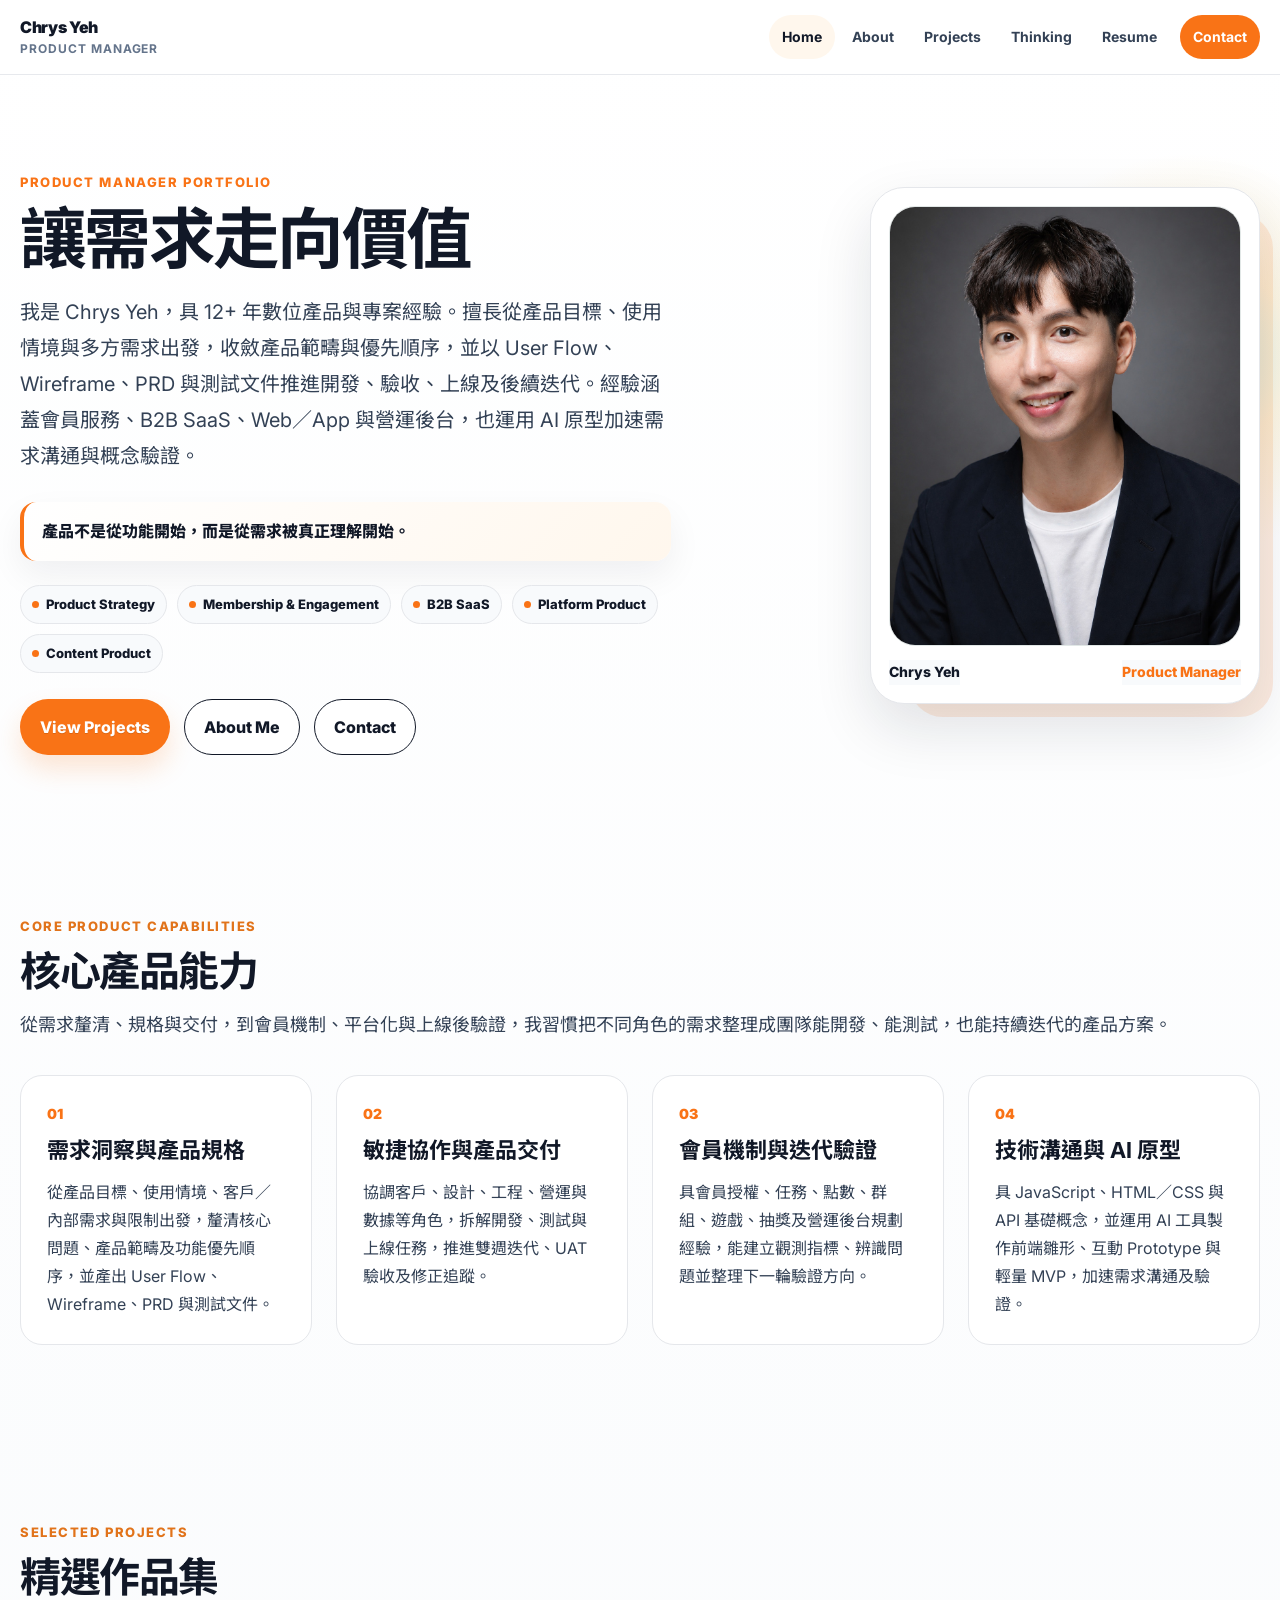
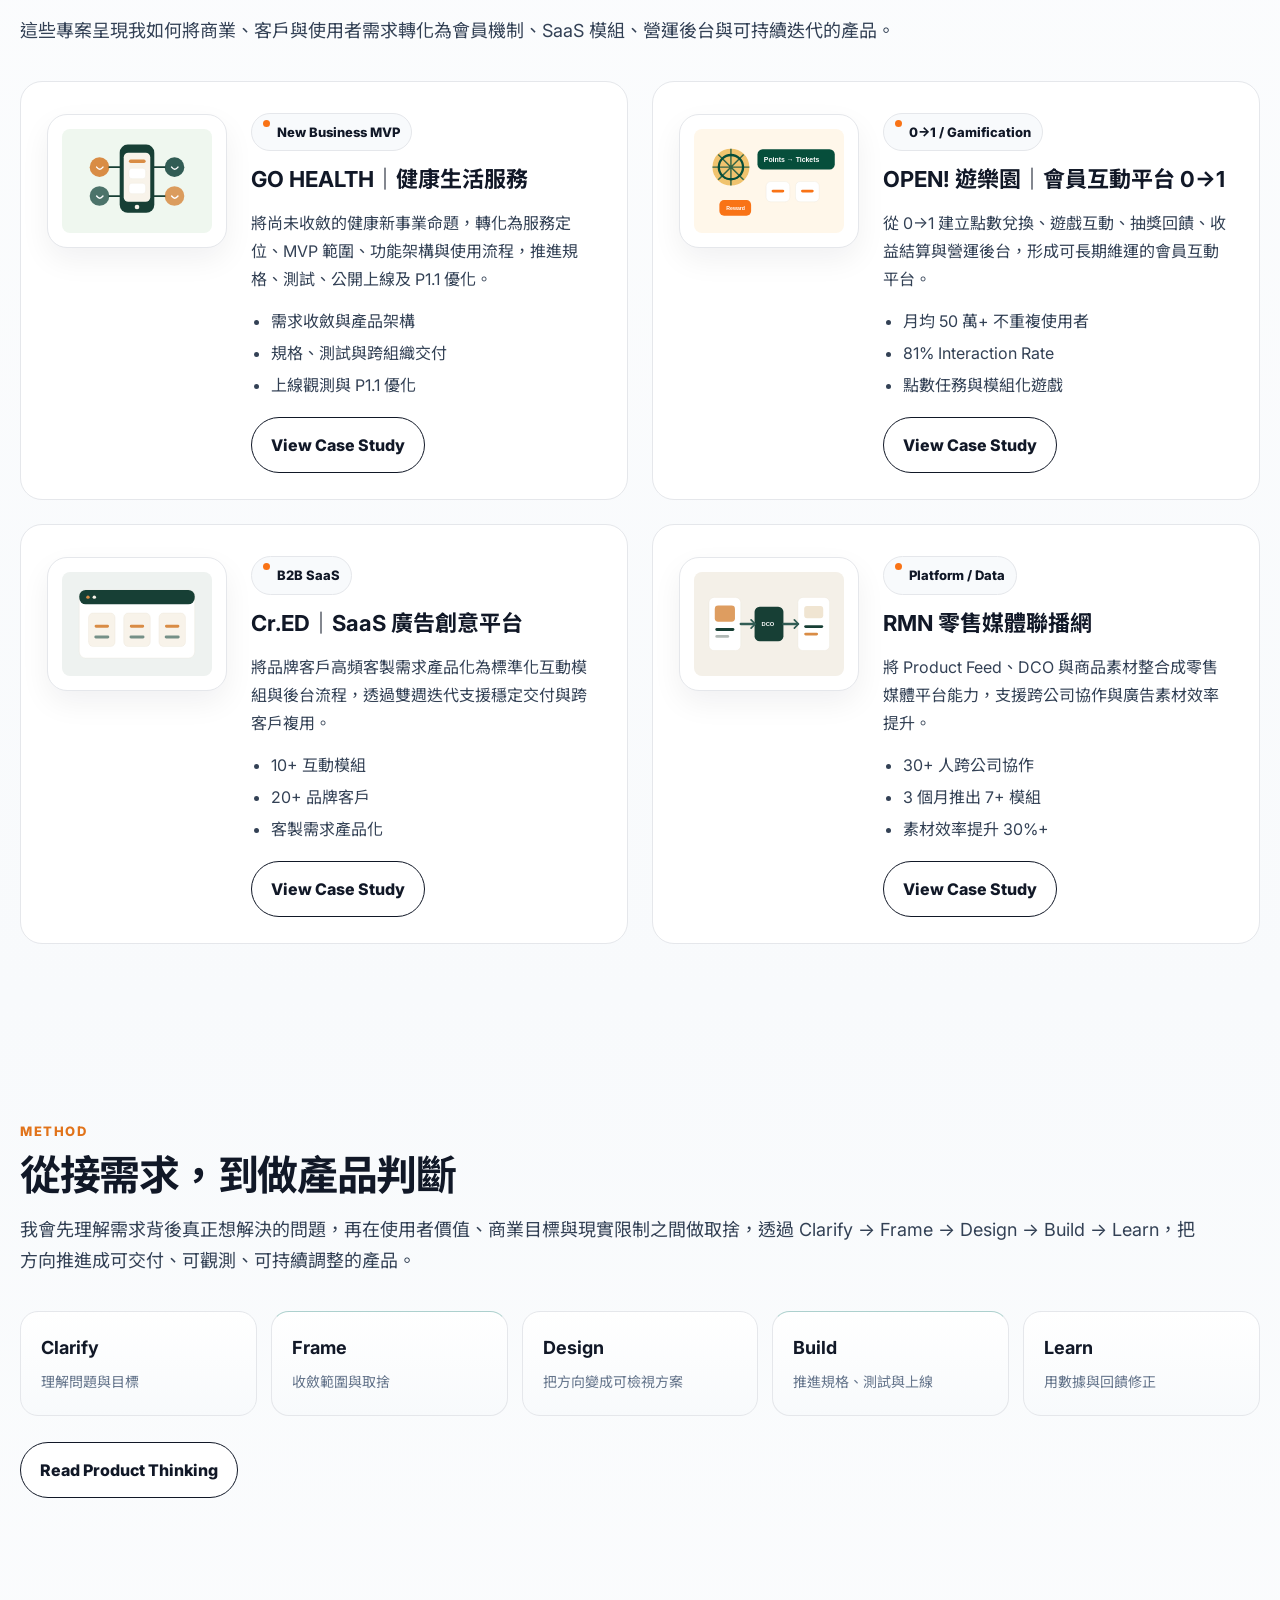
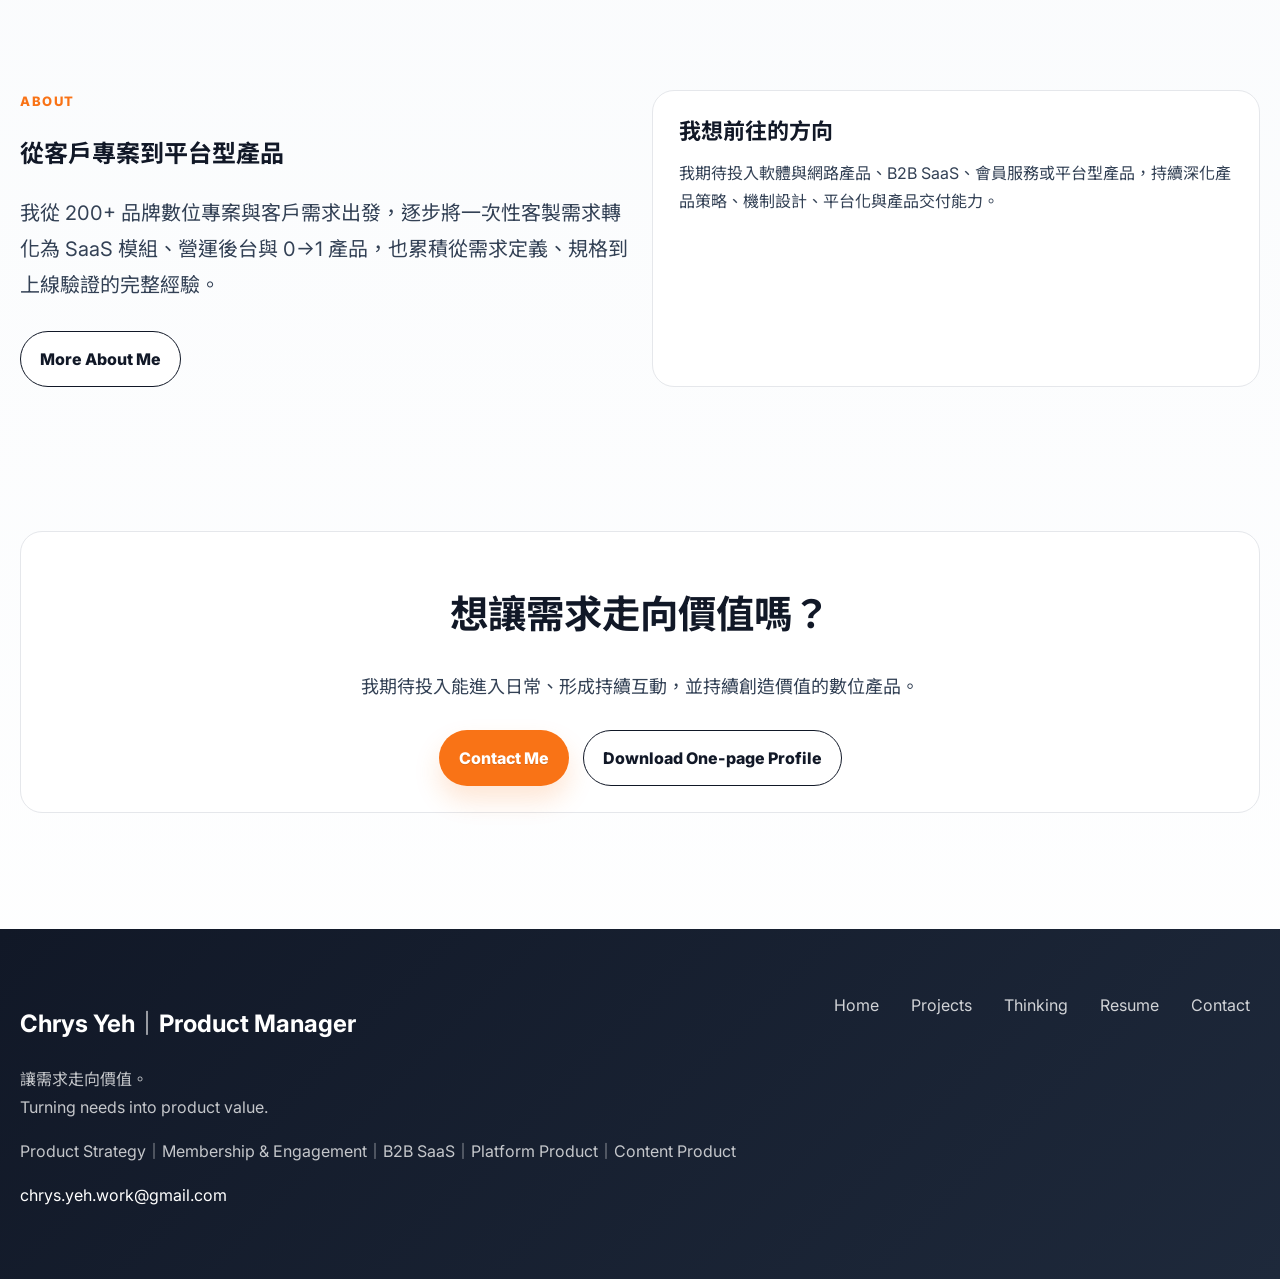
==== commit e87da8db: "v13.1" ====
--- a/index.html
+++ b/index.html
@@ -15,7 +15,7 @@
 <article class="card project-card reveal"><img alt="Cr.ED illustration" src="assets/images/project-cred.svg"/><div><span class="tag">B2B SaaS</span><h3>Cr.ED｜SaaS 廣告創意平台</h3><p>將品牌客戶高頻客製需求產品化為標準化互動模組與後台流程，透過雙週迭代支援穩定交付與跨客戶複用。</p><ul><li>10+ 互動模組</li><li>20+ 品牌客戶</li><li>客製需求產品化</li></ul><p style="margin-top:14px"><a class="btn secondary" href="project-cred.html">View Case Study</a></p></div></article>
 <article class="card project-card reveal"><img alt="RMN illustration" src="assets/images/project-rmn.svg"/><div><span class="tag">Platform / Data</span><h3>RMN 零售媒體聯播網</h3><p>將 Product Feed、DCO 與商品素材整合成零售媒體平台能力，支援跨公司協作與廣告素材效率提升。</p><ul><li>30+ 人跨公司協作</li><li>3 個月推出 7+ 模組</li><li>素材效率提升 30%+</li></ul><p style="margin-top:14px"><a class="btn secondary" href="project-rmn.html">View Case Study</a></p></div></article>
 </div></div></section>
-<section class="section"><div class="container"><div class="section-title reveal"><div class="eyebrow">Method</div><h2>從需求理解到產品成果的產品流程</h2><p>我習慣先看清楚問題，再設計解法。產品不是功能清單，而是一套能讓使用者行為改變、讓商業目標被驗證的系統。</p></div><div class="flow reveal"><div class="flow-step"><strong>Clarify</strong><span>釐清問題</span></div><div class="flow-step"><strong>Frame</strong><span>定義方向</span></div><div class="flow-step"><strong>Design</strong><span>設計機制</span></div><div class="flow-step"><strong>Build</strong><span>推動實作</span></div><div class="flow-step"><strong>Learn</strong><span>驗證迭代</span></div></div><p style="margin-top:26px"><a class="btn secondary" href="product-thinking.html">Read Product Thinking</a></p></div></section>
+<section class="section"><div class="container"><div class="section-title reveal"><div class="eyebrow">Method</div><h2>從接需求，到做產品判斷</h2><p>我會先理解需求背後真正想解決的問題，再在使用者價值、商業目標與現實限制之間做取捨，透過 Clarify → Frame → Design → Build → Learn，把方向推進成可交付、可觀測、可持續調整的產品。</p></div><div class="flow reveal"><div class="flow-step"><strong>Clarify</strong><span>理解問題與目標</span></div><div class="flow-step"><strong>Frame</strong><span>收斂範圍與取捨</span></div><div class="flow-step"><strong>Design</strong><span>把方向變成可檢視方案</span></div><div class="flow-step"><strong>Build</strong><span>推進規格、測試與上線</span></div><div class="flow-step"><strong>Learn</strong><span>用數據與回饋修正</span></div></div><p style="margin-top:26px"><a class="btn secondary" href="product-thinking.html">Read Product Thinking</a></p></div></section>
 <section class="section"><div class="container grid two"><div class="reveal"><div class="eyebrow">About</div><h2>從客戶專案到平台型產品</h2><p class="lead">我從 200+ 品牌數位專案與客戶需求出發，逐步將一次性客製需求轉化為 SaaS 模組、營運後台與 0→1 產品，也累積從需求定義、規格到上線驗證的完整經驗。</p><a class="btn secondary" href="about.html">More About Me</a></div><div class="card reveal"><h3>我想前往的方向</h3><p>我期待投入軟體與網路產品、B2B SaaS、會員服務或平台型產品，持續深化產品策略、機制設計、平台化與產品交付能力。</p></div></div></section>
 <section class="section compact"><div class="container"><div class="card reveal" style="text-align:center"><h2>想讓需求走向價值嗎？</h2><p class="muted">我期待投入能進入日常、形成持續互動，並持續創造價值的數位產品。</p><div class="btn-row" style="justify-content:center"><a class="btn primary" href="contact.html">Contact Me</a><a class="btn secondary" href="assets/files/chrys-yeh-resume.pdf">Download One-page Profile</a></div></div></div></section>
 </main><footer class="footer"><div class="container footer-grid"><div><h2>Chrys Yeh｜Product Manager</h2><p>讓需求走向價值。<br/>Turning needs into product value.</p><p>Product Strategy｜Membership &amp; Engagement｜B2B SaaS｜Platform Product｜Content Product</p><p><a href="mailto:chrys.yeh.work@gmail.com">chrys.yeh.work@gmail.com</a></p></div><div class="footer-links"><a href="index.html">Home</a><a href="projects.html">Projects</a><a href="product-thinking.html">Thinking</a><a href="resume.html">Resume</a><a href="contact.html">Contact</a></div></div></footer><button aria-label="Back to top" class="back-top">↑</button><script src="assets/js/script.js"></script></body></html>
